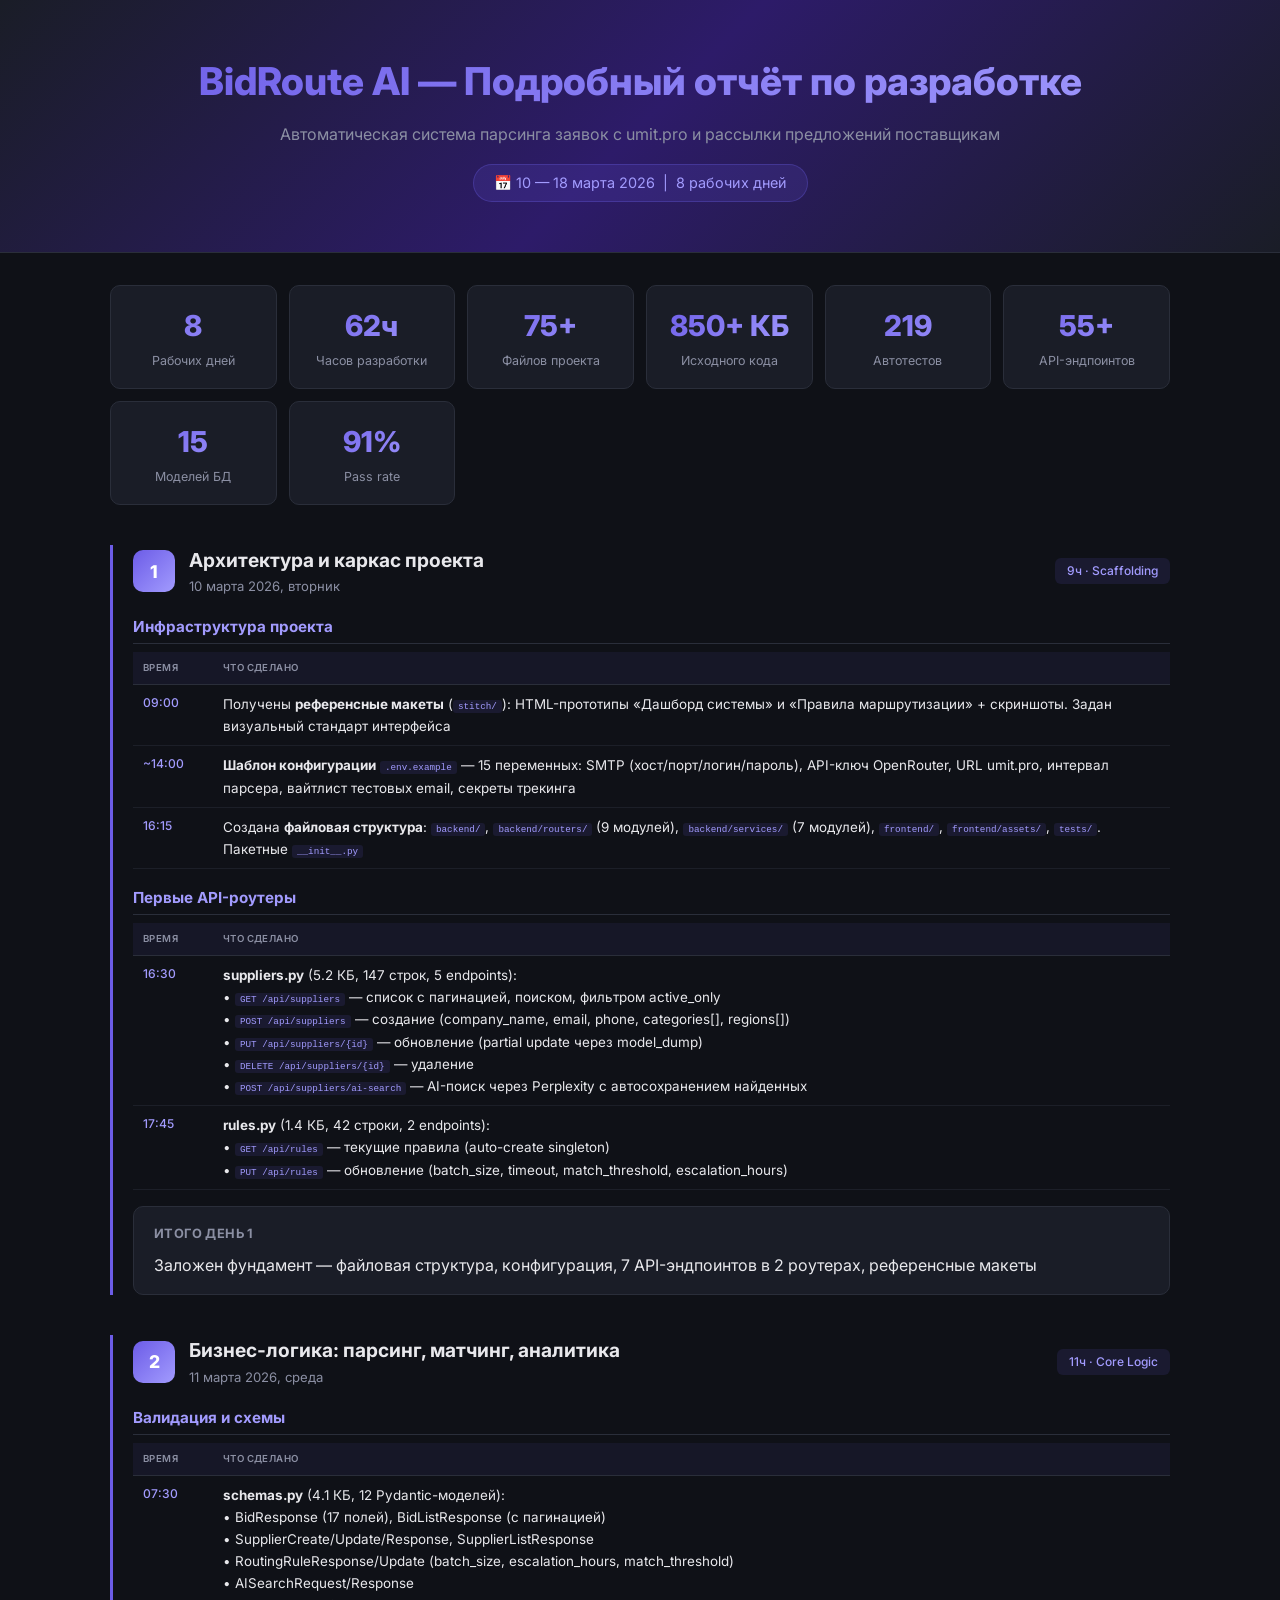
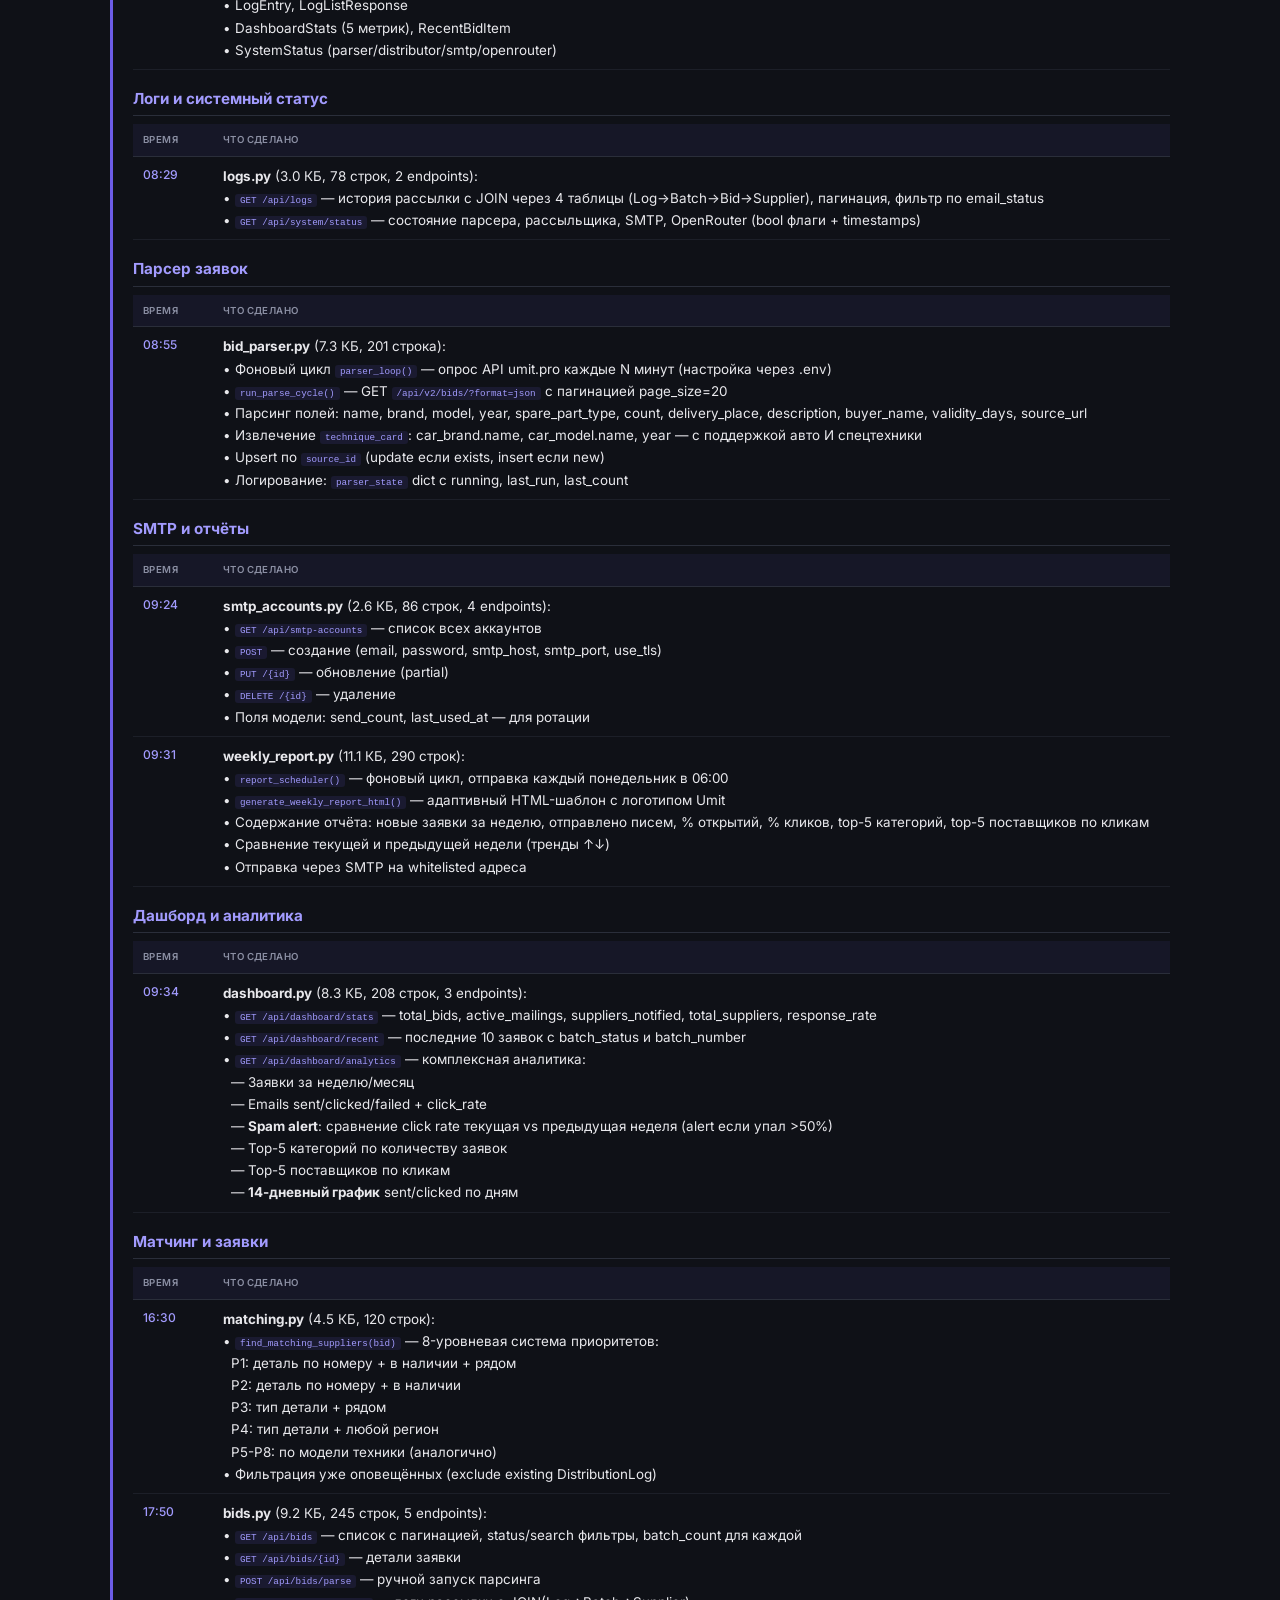
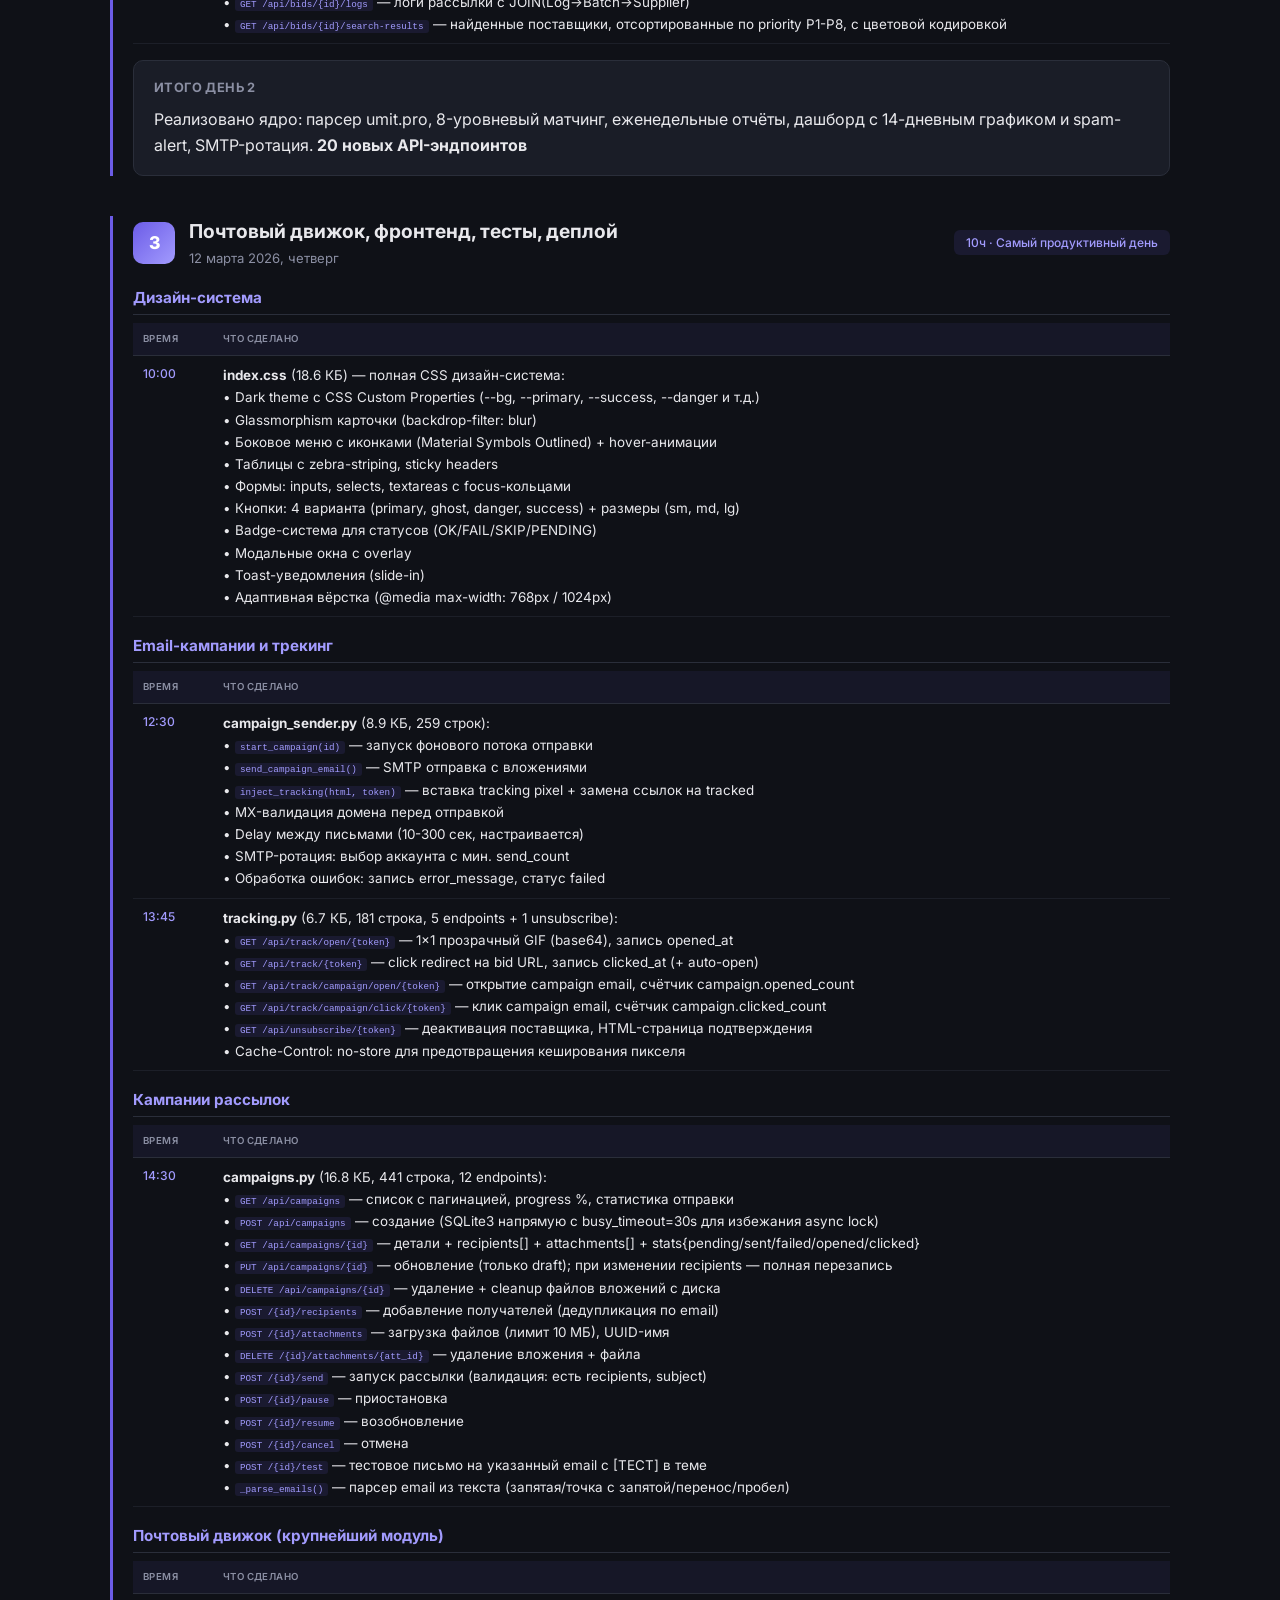
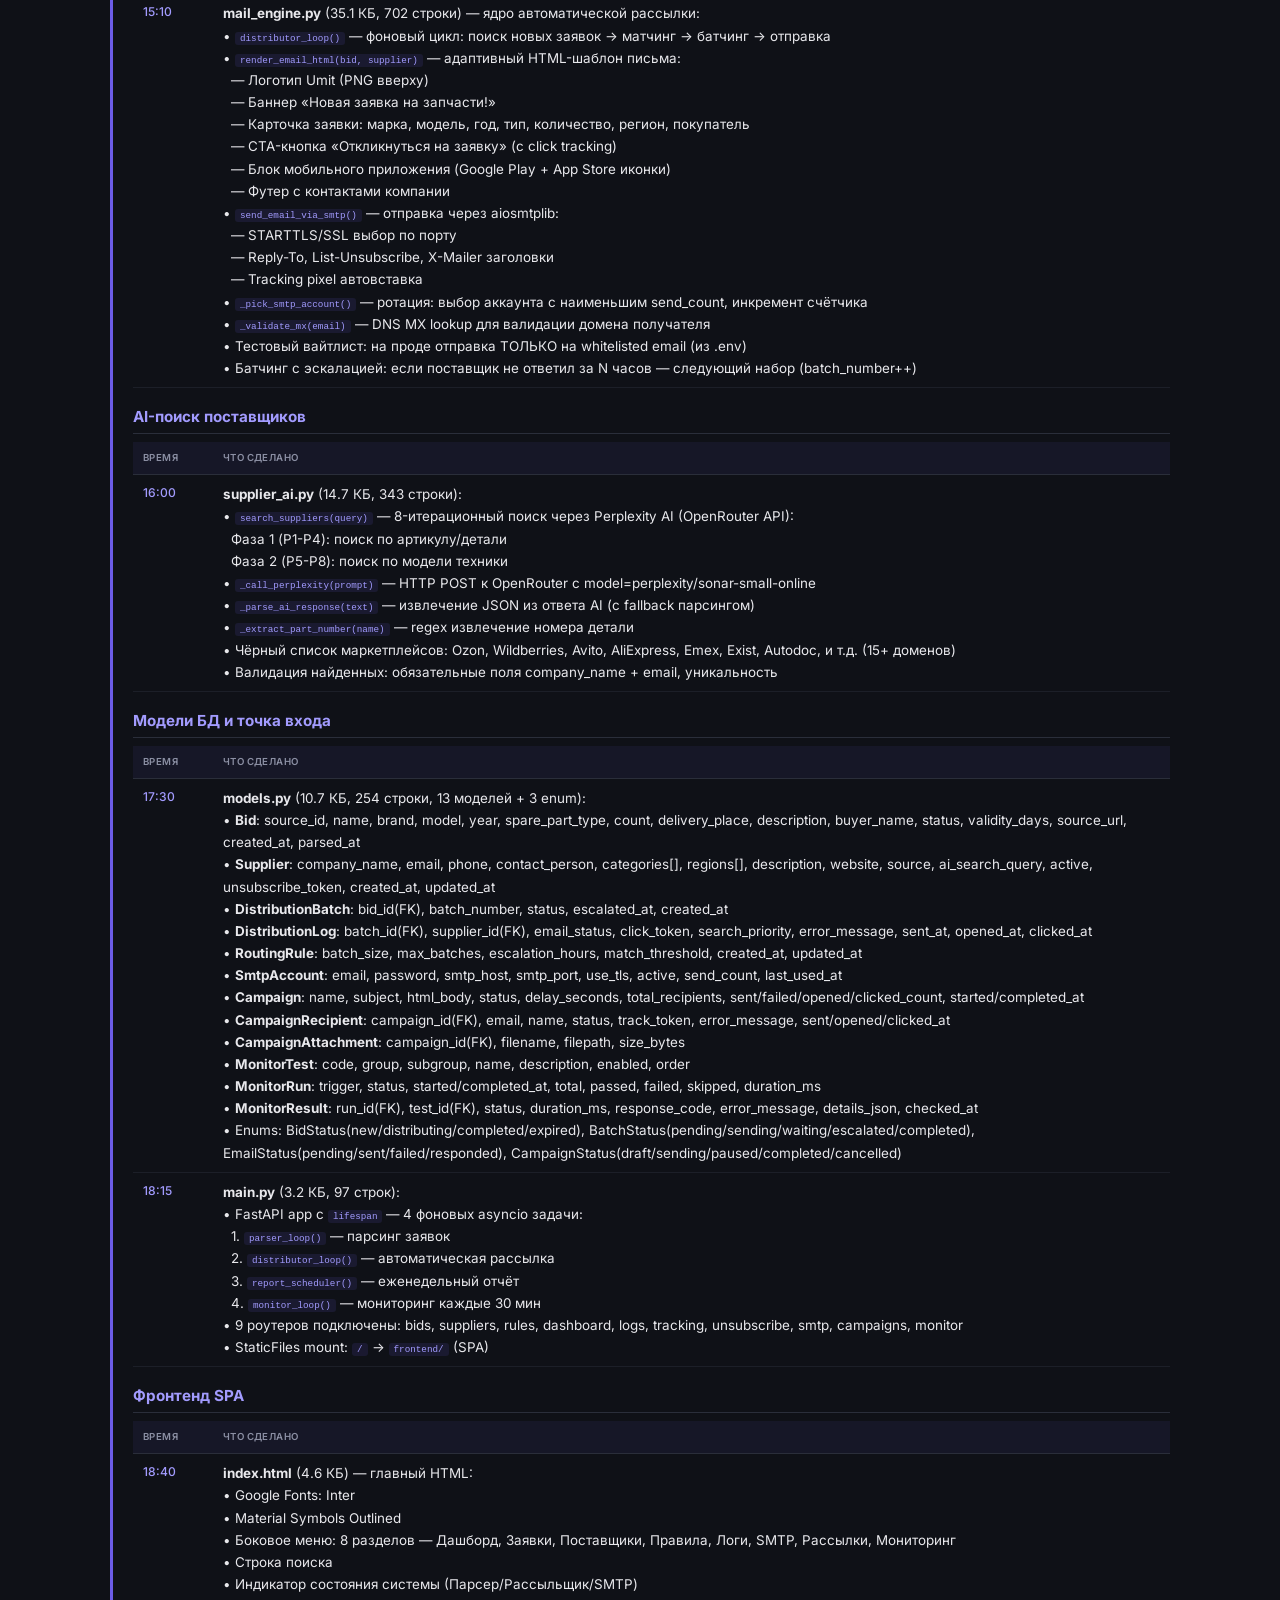
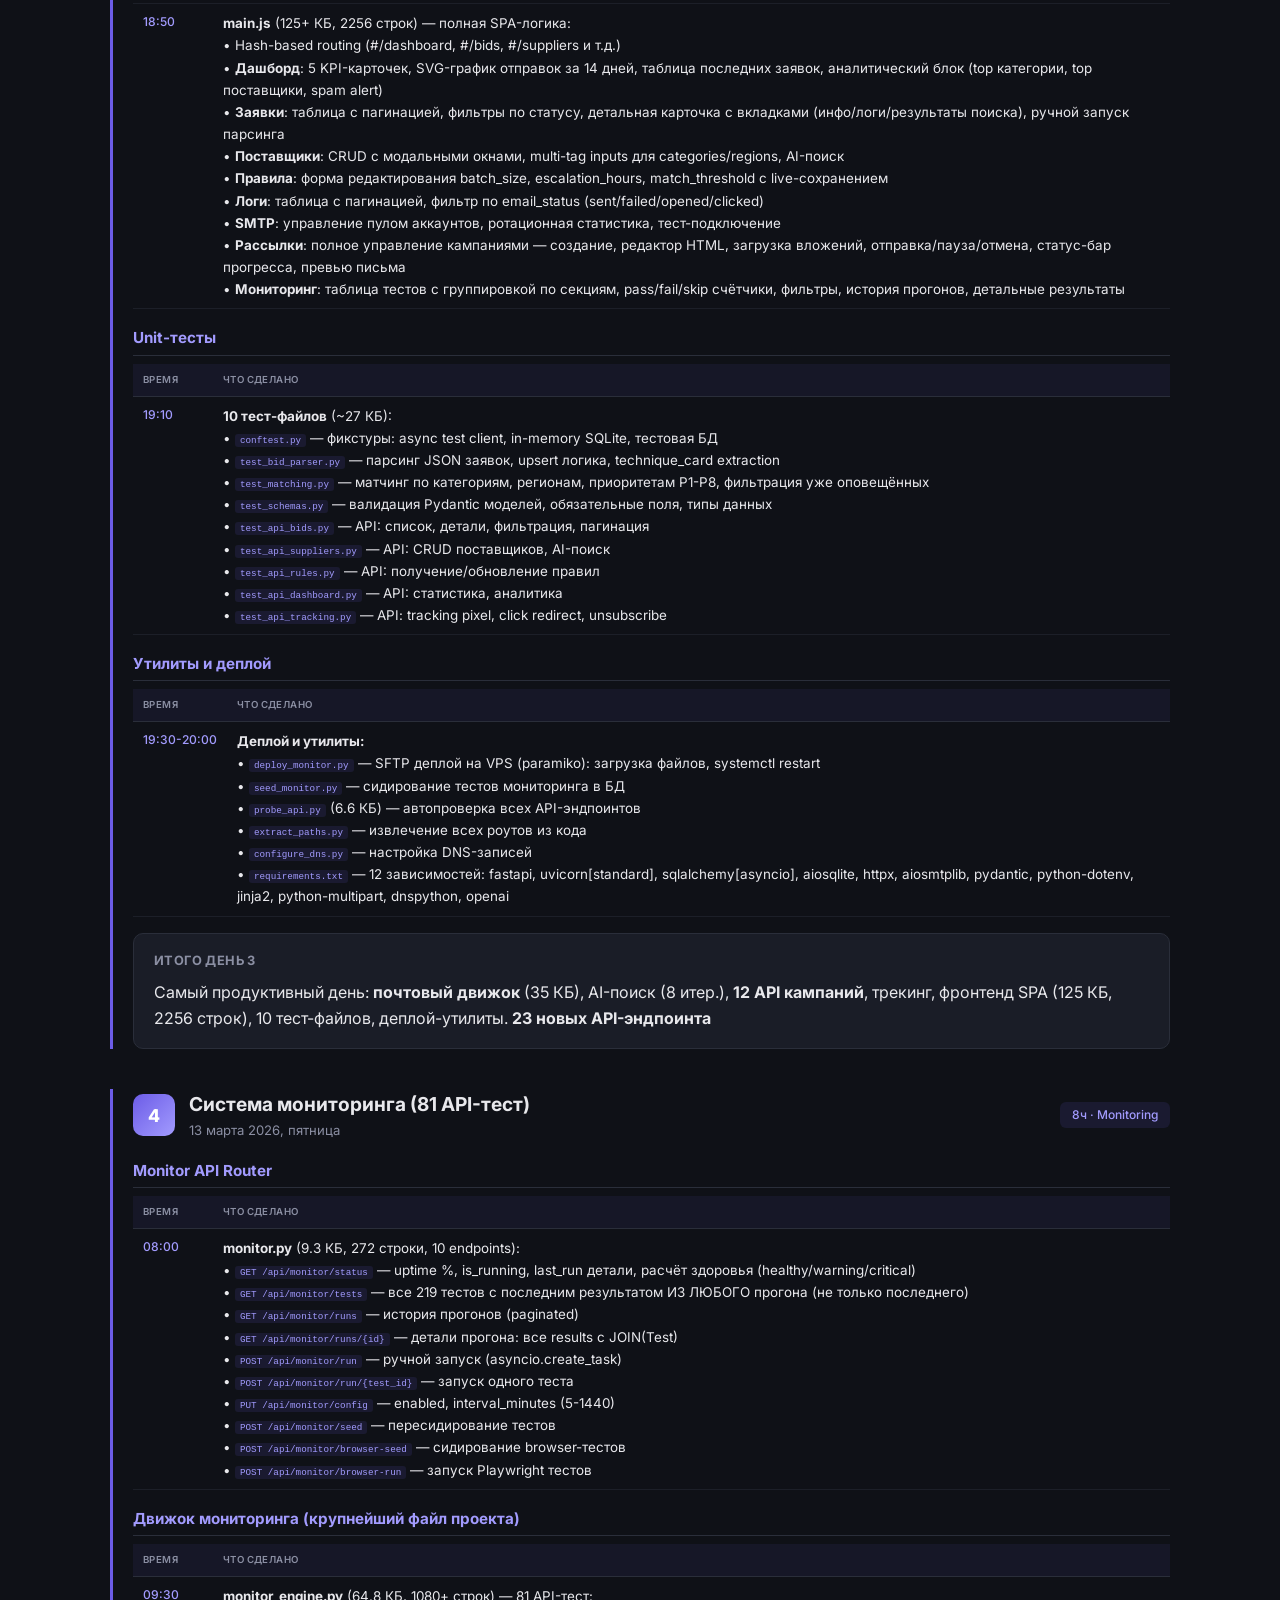
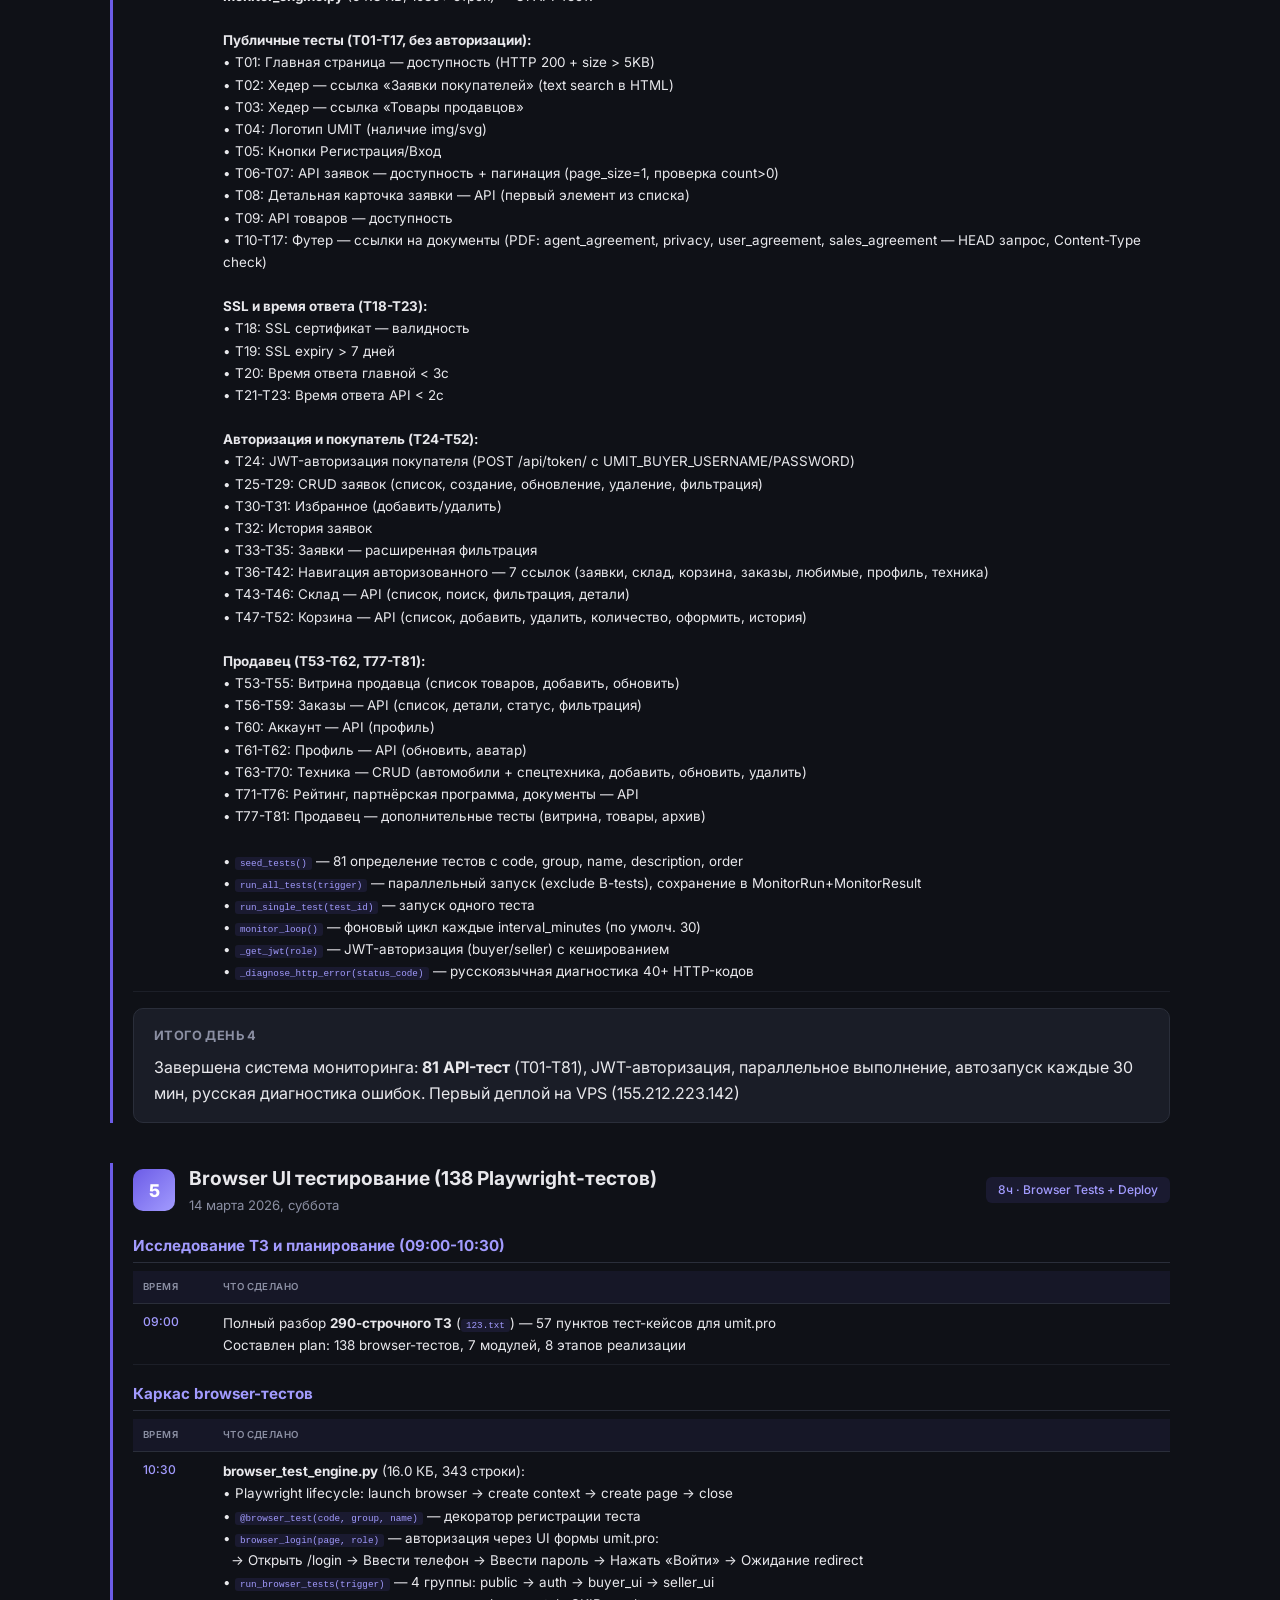
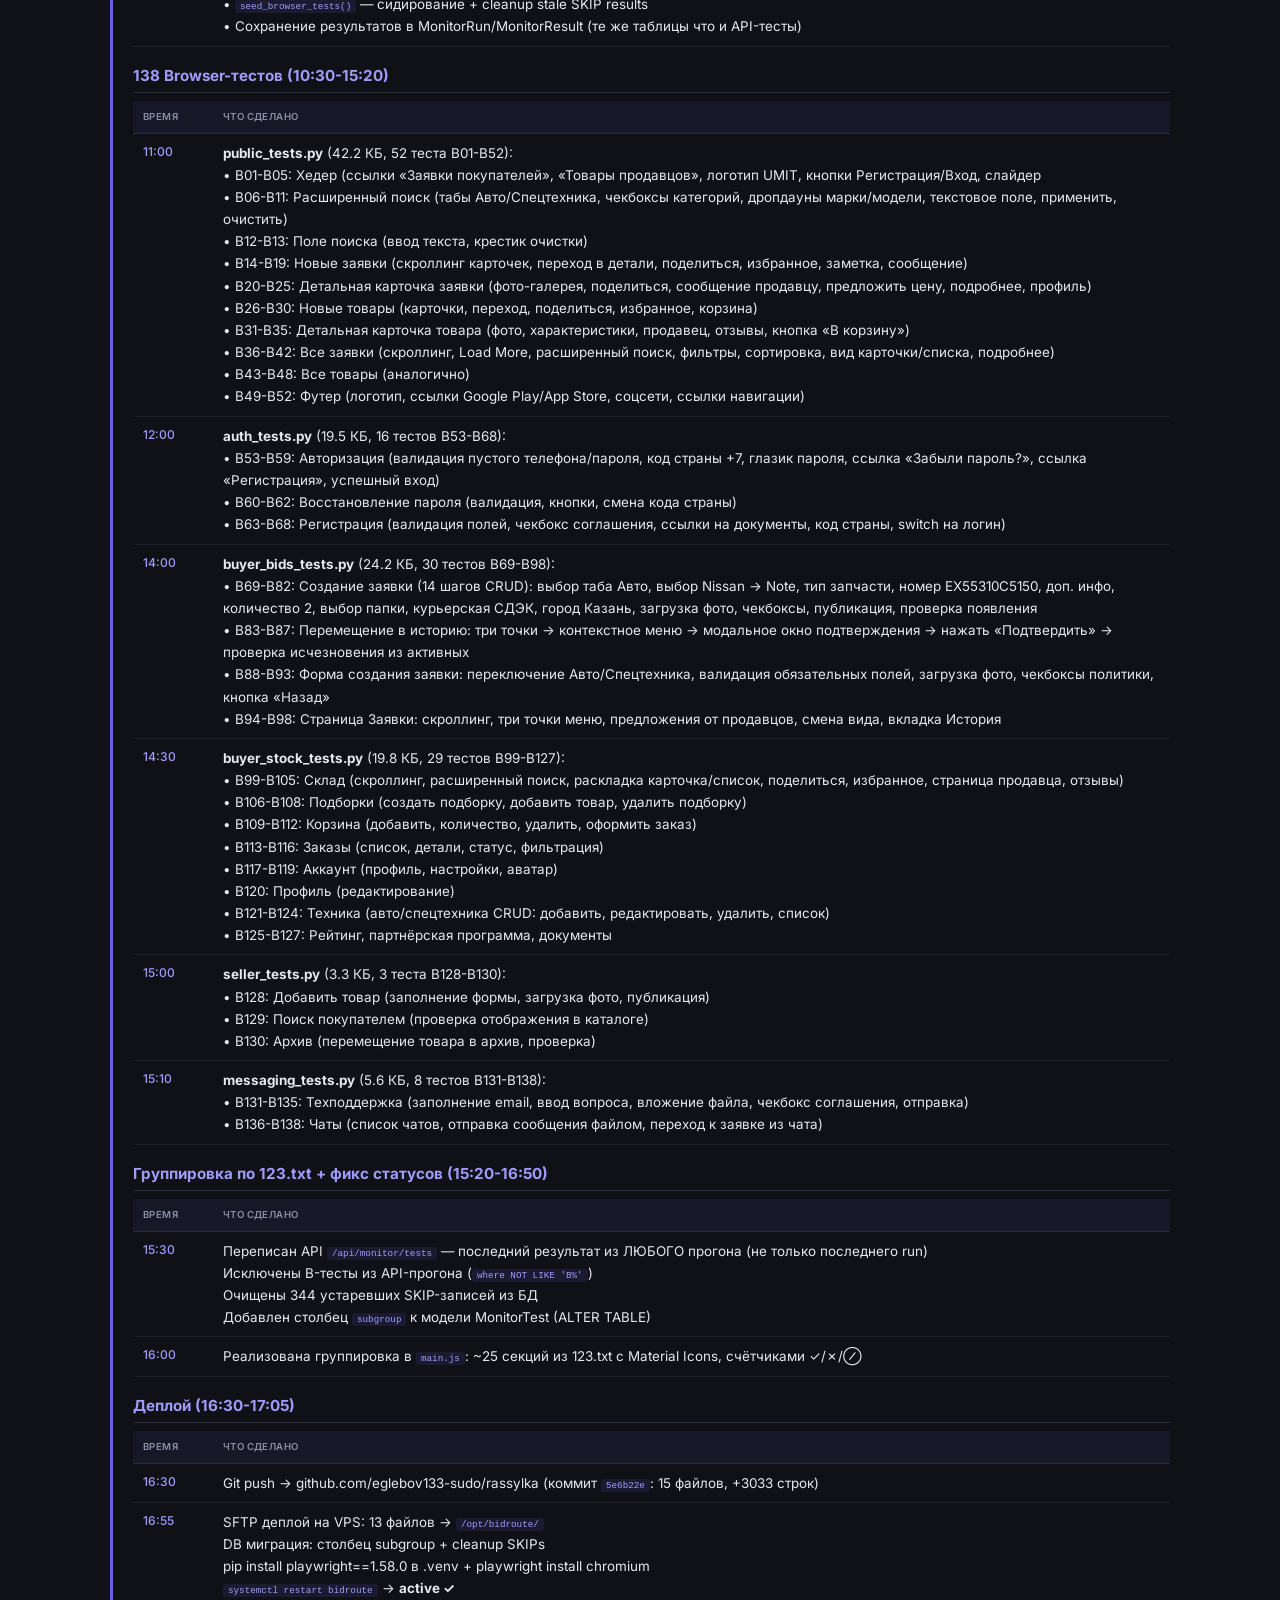
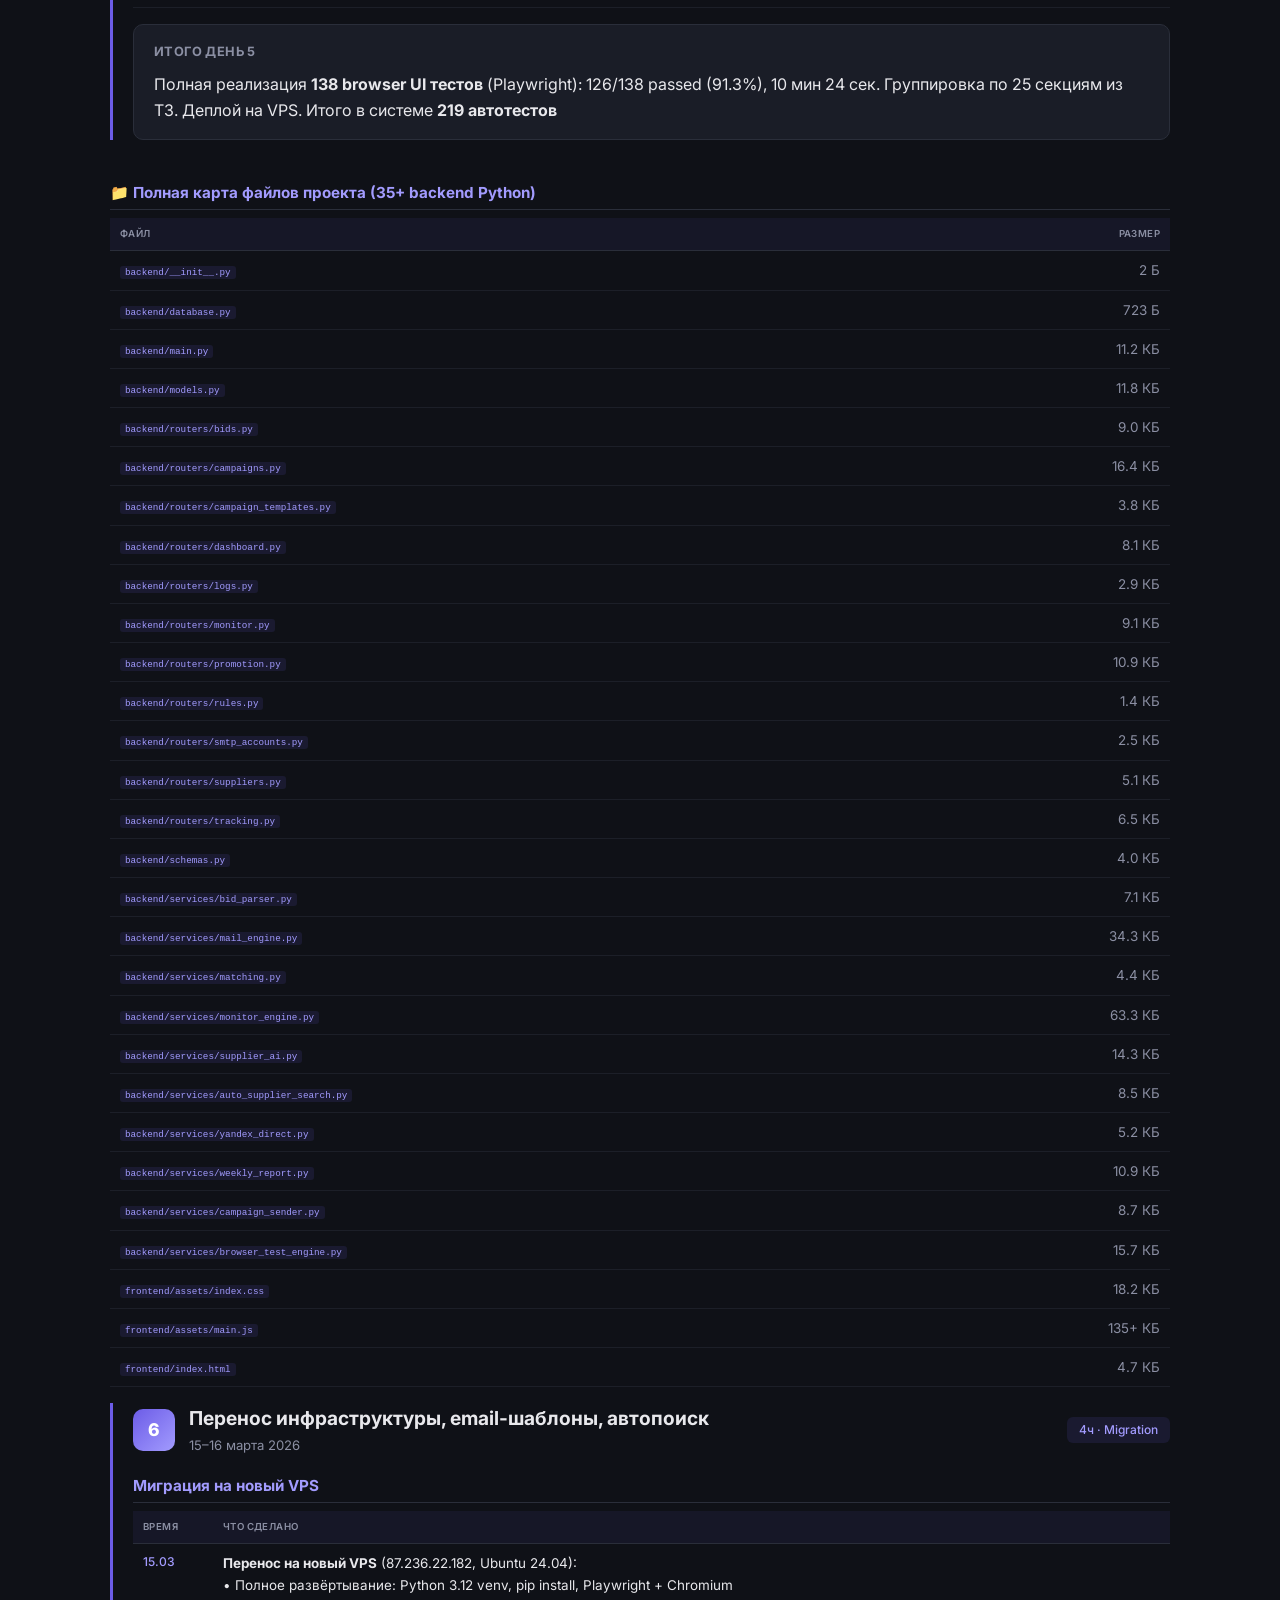
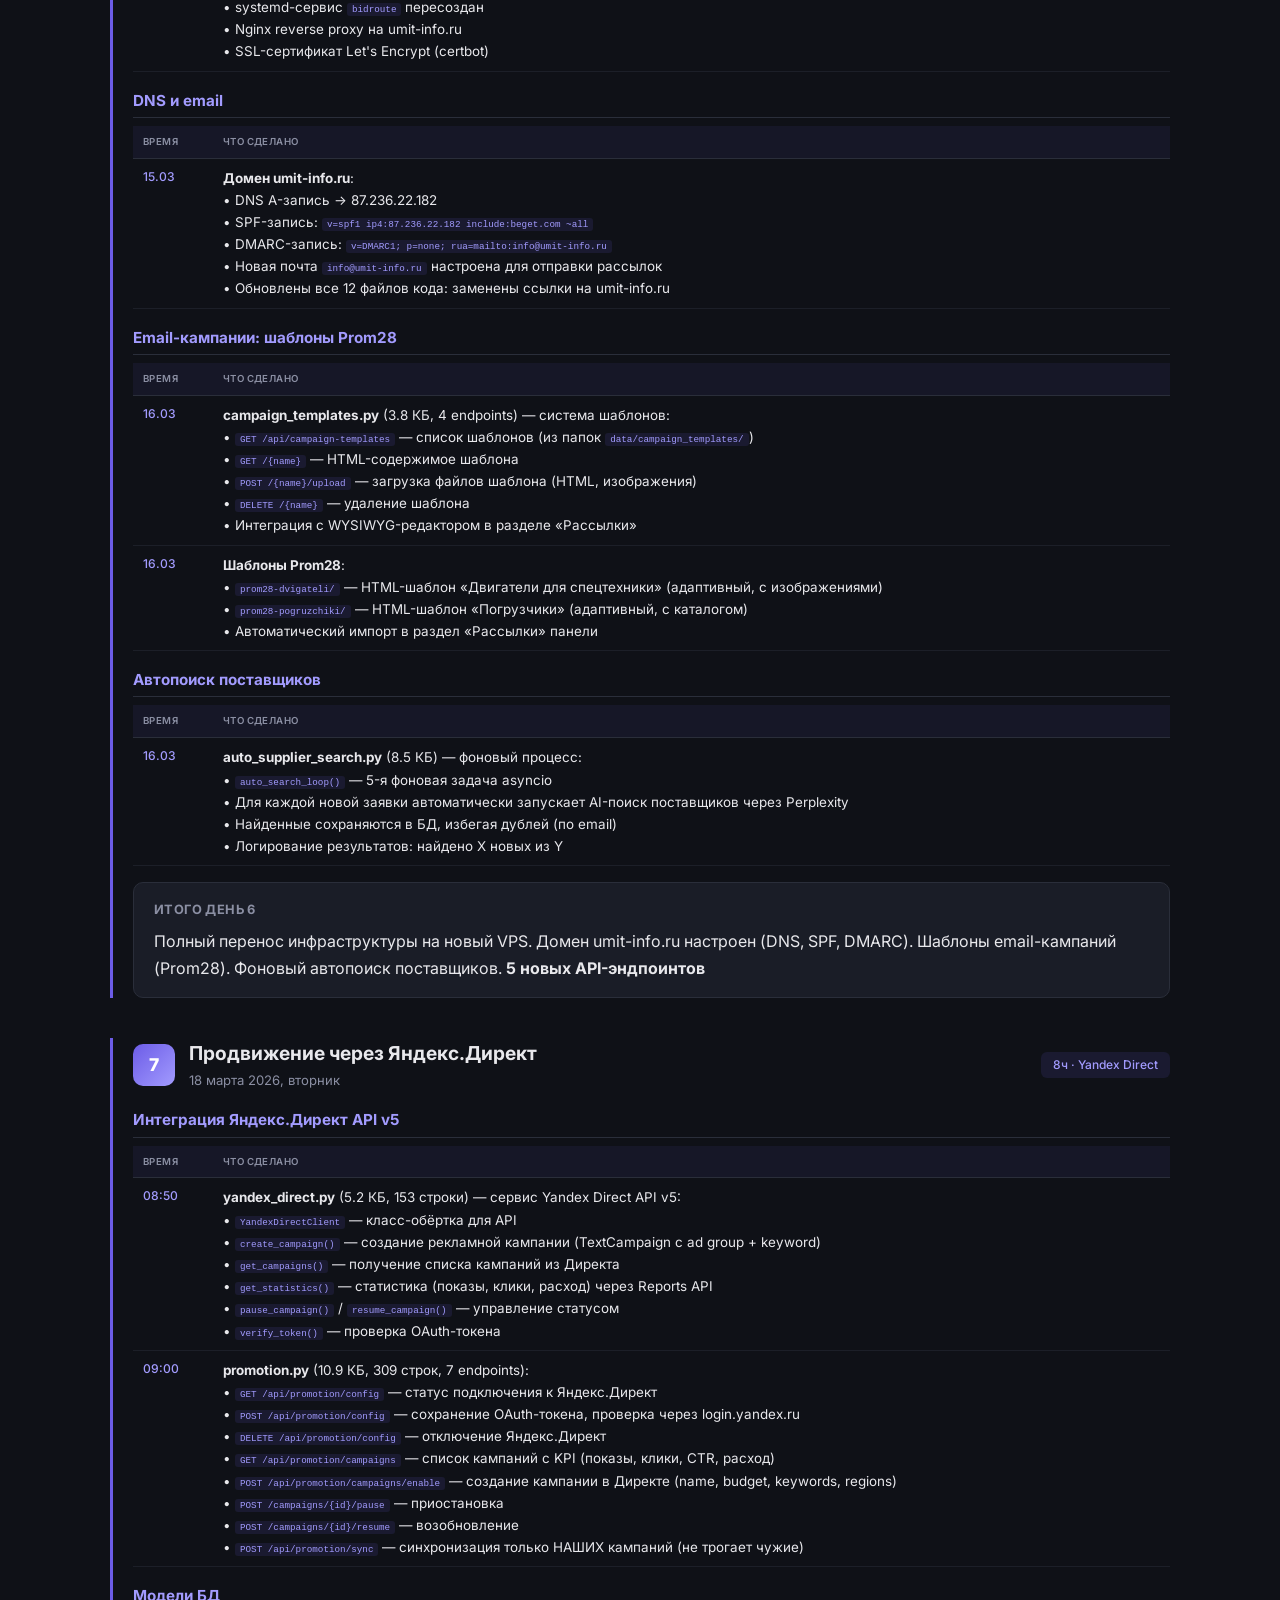
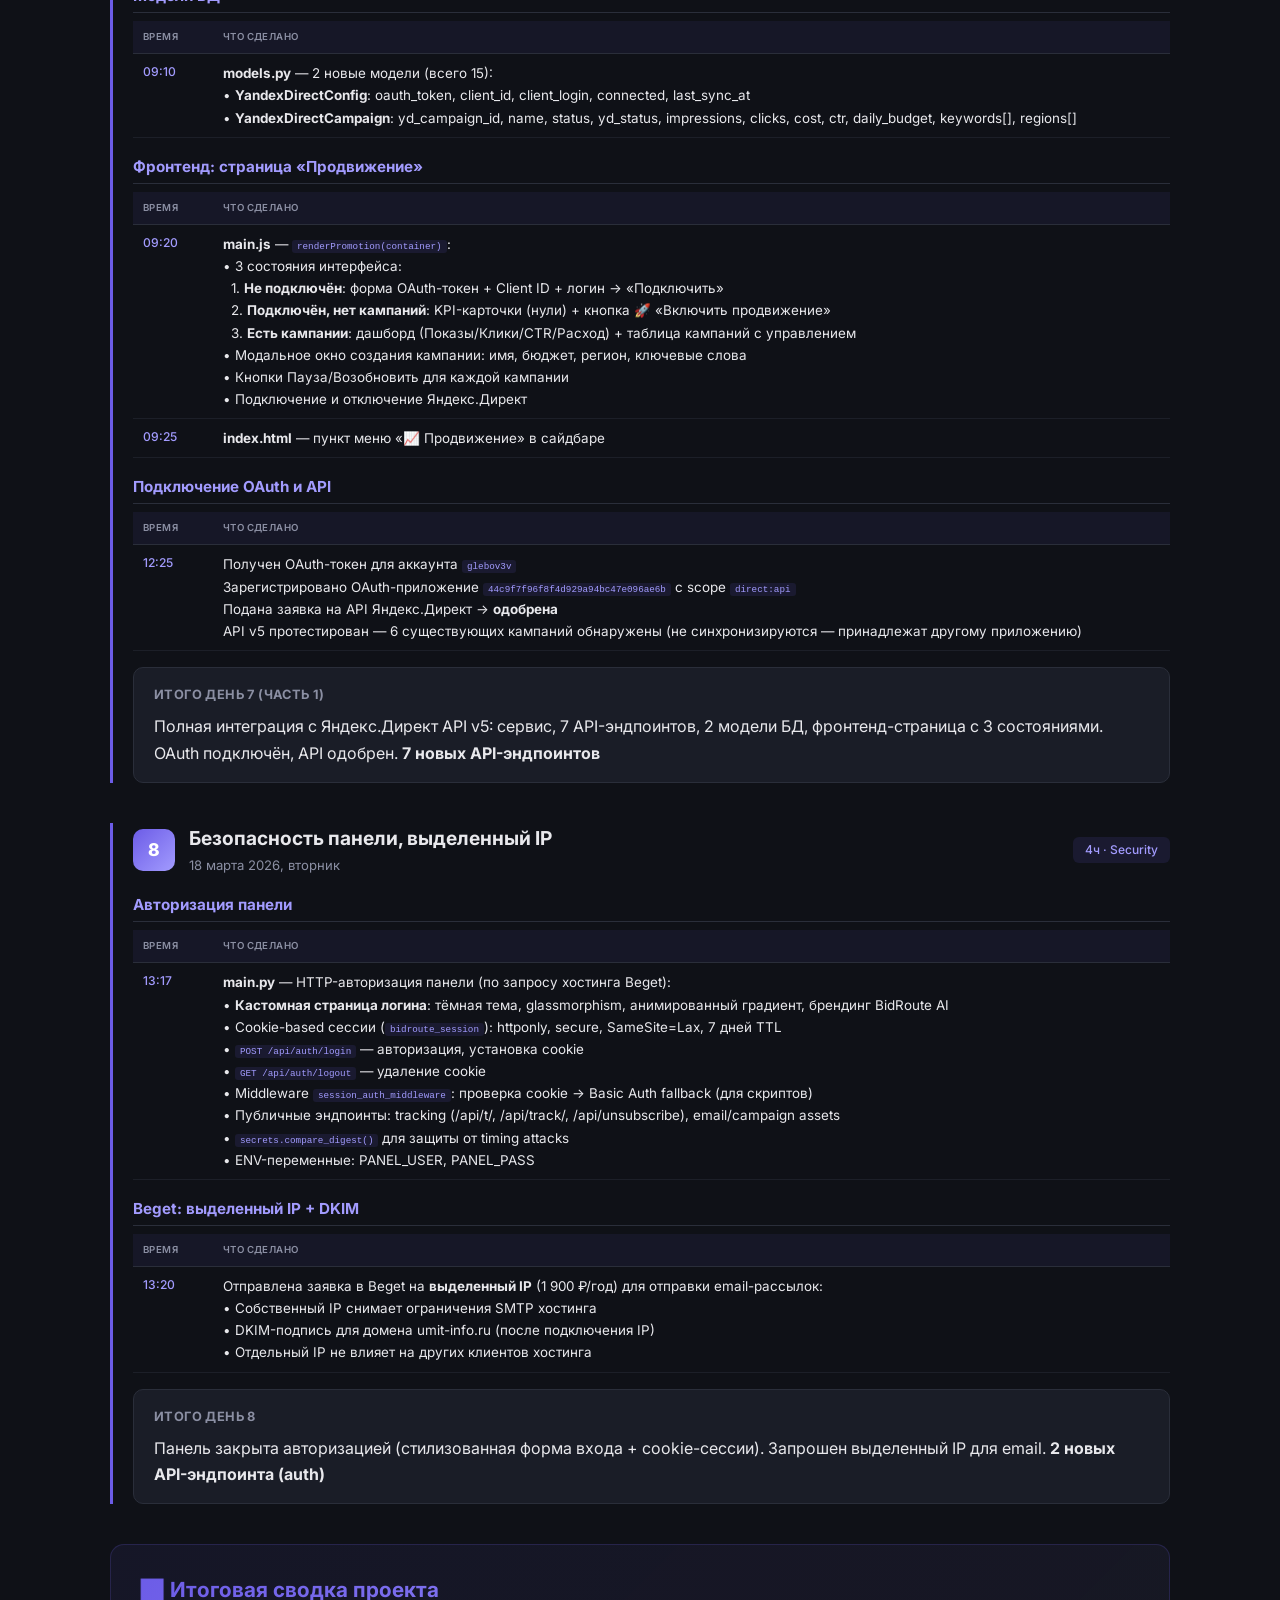
==== rassylka/report.html @ 6b8648e3 "feat: add auto supplier search, Yandex Direct, Prom28 templates, promotion module, campaign improvem" ====
<!DOCTYPE html>
<html lang="ru"><head>
<meta charset="UTF-8"><meta name="viewport" content="width=device-width,initial-scale=1">
<title>BidRoute AI — Подробный отчёт по разработке</title>
<link href="https://fonts.googleapis.com/css2?family=Inter:wght@300;400;500;600;700;800&display=swap" rel="stylesheet">
<style>
:root{--bg:#0f1117;--card:#1a1d27;--border:#2a2e3a;--pri:#6c5ce7;--pri2:#a29bfe;--ok:#00b894;--warn:#fdcb6e;--err:#e17055;--info:#74b9ff;--txt:#e8e8ec;--muted:#8b8fa3;--grad:linear-gradient(135deg,#6c5ce7,#a29bfe)}
*{margin:0;padding:0;box-sizing:border-box}
body{font-family:'Inter',system-ui,sans-serif;background:var(--bg);color:var(--txt);line-height:1.65}
.hero{background:linear-gradient(135deg,#1a1d27,#2d1b69,#1a1d27);padding:50px 40px;text-align:center;border-bottom:1px solid var(--border)}
.hero h1{font-size:2.4em;font-weight:800;background:var(--grad);-webkit-background-clip:text;-webkit-text-fill-color:transparent}
.hero .sub{color:var(--muted);margin:8px 0 16px}
.hero .period{display:inline-block;padding:6px 20px;background:rgba(108,92,231,.15);border:1px solid rgba(108,92,231,.3);border-radius:20px;color:var(--pri2);font-size:.9em}
.c{max-width:1100px;margin:0 auto;padding:32px 20px}
.sg{display:grid;grid-template-columns:repeat(auto-fit,minmax(150px,1fr));gap:12px;margin-bottom:40px}
.sc{background:var(--card);border:1px solid var(--border);border-radius:10px;padding:16px;text-align:center}
.sc:hover{box-shadow:0 6px 20px rgba(108,92,231,.12)}
.sc .n{font-size:1.8em;font-weight:800;background:var(--grad);-webkit-background-clip:text;-webkit-text-fill-color:transparent}
.sc .l{font-size:.78em;color:var(--muted);margin-top:2px}
.day{margin-bottom:40px;border-left:3px solid var(--pri);padding-left:20px}
.dh{display:flex;align-items:center;gap:14px;margin-bottom:12px;flex-wrap:wrap}
.dn{width:42px;height:42px;border-radius:10px;background:var(--grad);display:flex;align-items:center;justify-content:center;font-weight:800;font-size:1.1em;color:#fff;flex-shrink:0}
.dt{font-size:1.2em;font-weight:700}
.dd{font-size:.82em;color:var(--muted)}
.df{margin-left:auto;padding:3px 12px;background:rgba(108,92,231,.12);color:var(--pri2);border-radius:6px;font-size:.75em;font-weight:500}
h3{color:var(--pri2);font-size:.95em;margin:16px 0 8px;border-bottom:1px solid var(--border);padding-bottom:4px}
table{width:100%;border-collapse:collapse;font-size:.84em;margin:8px 0 16px}
th{background:rgba(108,92,231,.08);color:var(--muted);font-weight:600;text-transform:uppercase;font-size:.72em;letter-spacing:.4px;padding:8px 10px;text-align:left;border-bottom:1px solid var(--border)}
td{padding:8px 10px;border-bottom:1px solid rgba(42,46,58,.5);vertical-align:top}
tr:hover td{background:rgba(108,92,231,.03)}
.t{color:var(--pri2);font-weight:500;white-space:nowrap;font-size:.9em}
code{background:rgba(108,92,231,.12);padding:1px 5px;border-radius:3px;font-size:.85em;color:var(--pri2)}
.rb{background:var(--card);border:1px solid var(--border);border-radius:10px;padding:16px 20px;margin:12px 0}
.rb h4{font-size:.8em;color:var(--muted);text-transform:uppercase;letter-spacing:.4px;margin-bottom:8px}
.big{font-size:1.8em;font-weight:800;color:var(--ok)}
.big.w{color:var(--warn)}
.tg{display:inline-block;padding:3px 10px;background:rgba(108,92,231,.1);border:1px solid rgba(108,92,231,.2);border-radius:5px;font-size:.72em;color:var(--pri2);margin:2px}
.fs{background:linear-gradient(135deg,rgba(108,92,231,.08),rgba(162,155,254,.05));border:1px solid rgba(108,92,231,.2);border-radius:14px;padding:28px;margin-top:36px}
.fs h2{font-size:1.3em;margin-bottom:16px;background:var(--grad);-webkit-background-clip:text;-webkit-text-fill-color:transparent}
.stg{display:grid;grid-template-columns:1fr 1fr;gap:8px}
.sr{display:flex;justify-content:space-between;padding:6px 0;border-bottom:1px solid rgba(42,46,58,.5);font-size:.84em}
.sr .k{color:var(--muted)}.sr .v{font-weight:600}
.footer{text-align:center;padding:32px;color:var(--muted);font-size:.78em;border-top:1px solid var(--border);margin-top:32px}
@media(max-width:768px){.hero{padding:30px 16px}.hero h1{font-size:1.6em}.c{padding:16px 12px}.sg{grid-template-columns:repeat(3,1fr)}.stg{grid-template-columns:1fr}.df{display:none}}
</style>
</head><body>
<div class="hero">
<h1>BidRoute AI — Подробный отчёт по разработке</h1>
<div class="sub">Автоматическая система парсинга заявок с umit.pro и рассылки предложений поставщикам</div>
<div class="period">📅 10 — 18 марта 2026 &nbsp;|&nbsp; 8 рабочих дней</div>
</div>
<div class="c">
<div class="sg">
<div class="sc"><div class="n">8</div><div class="l">Рабочих дней</div></div>
<div class="sc"><div class="n">62ч</div><div class="l">Часов разработки</div></div>
<div class="sc"><div class="n">75+</div><div class="l">Файлов проекта</div></div>
<div class="sc"><div class="n">850+ КБ</div><div class="l">Исходного кода</div></div>
<div class="sc"><div class="n">219</div><div class="l">Автотестов</div></div>
<div class="sc"><div class="n">55+</div><div class="l">API-эндпоинтов</div></div>
<div class="sc"><div class="n">15</div><div class="l">Моделей БД</div></div>
<div class="sc"><div class="n">91%</div><div class="l">Pass rate</div></div>
</div>
<div class="day"><div class="dh">
<div class="dn">1</div>
<div><div class="dt">Архитектура и каркас проекта</div><div class="dd">10 марта 2026, вторник</div></div>
<div class="df">9ч · Scaffolding</div></div>
<h3>Инфраструктура проекта</h3><table><thead><tr><th style="width:80px">Время</th><th>Что сделано</th></tr></thead><tbody><tr><td class="t">09:00</td><td>Получены <strong>референсные макеты</strong> (<code>stitch/</code>): HTML-прототипы «Дашборд системы» и «Правила маршрутизации» + скриншоты. Задан визуальный стандарт интерфейса</td></tr><tr><td class="t">~14:00</td><td><strong>Шаблон конфигурации</strong> <code>.env.example</code> — 15 переменных: SMTP (хост/порт/логин/пароль), API-ключ OpenRouter, URL umit.pro, интервал парсера, вайтлист тестовых email, секреты трекинга</td></tr><tr><td class="t">16:15</td><td>Создана <strong>файловая структура</strong>: <code>backend/</code>, <code>backend/routers/</code> (9 модулей), <code>backend/services/</code> (7 модулей), <code>frontend/</code>, <code>frontend/assets/</code>, <code>tests/</code>. Пакетные <code>__init__.py</code></td></tr></tbody></table><h3>Первые API-роутеры</h3><table><thead><tr><th style="width:80px">Время</th><th>Что сделано</th></tr></thead><tbody><tr><td class="t">16:30</td><td><strong>suppliers.py</strong> (5.2 КБ, 147 строк, 5 endpoints):<br>• <code>GET /api/suppliers</code> — список с пагинацией, поиском, фильтром active_only<br>• <code>POST /api/suppliers</code> — создание (company_name, email, phone, categories[], regions[])<br>• <code>PUT /api/suppliers/{id}</code> — обновление (partial update через model_dump)<br>• <code>DELETE /api/suppliers/{id}</code> — удаление<br>• <code>POST /api/suppliers/ai-search</code> — AI-поиск через Perplexity с автосохранением найденных</td></tr><tr><td class="t">17:45</td><td><strong>rules.py</strong> (1.4 КБ, 42 строки, 2 endpoints):<br>• <code>GET /api/rules</code> — текущие правила (auto-create singleton)<br>• <code>PUT /api/rules</code> — обновление (batch_size, timeout, match_threshold, escalation_hours)</td></tr></tbody></table><div class="rb"><h4>Итого День 1</h4>Заложен фундамент — файловая структура, конфигурация, 7 API-эндпоинтов в 2 роутерах, референсные макеты</div></div><div class="day"><div class="dh">
<div class="dn">2</div>
<div><div class="dt">Бизнес-логика: парсинг, матчинг, аналитика</div><div class="dd">11 марта 2026, среда</div></div>
<div class="df">11ч · Core Logic</div></div>
<h3>Валидация и схемы</h3><table><thead><tr><th style="width:80px">Время</th><th>Что сделано</th></tr></thead><tbody><tr><td class="t">07:30</td><td><strong>schemas.py</strong> (4.1 КБ, 12 Pydantic-моделей):<br>• BidResponse (17 полей), BidListResponse (с пагинацией)<br>• SupplierCreate/Update/Response, SupplierListResponse<br>• RoutingRuleResponse/Update (batch_size, escalation_hours, match_threshold)<br>• AISearchRequest/Response<br>• LogEntry, LogListResponse<br>• DashboardStats (5 метрик), RecentBidItem<br>• SystemStatus (parser/distributor/smtp/openrouter)</td></tr></tbody></table><h3>Логи и системный статус</h3><table><thead><tr><th style="width:80px">Время</th><th>Что сделано</th></tr></thead><tbody><tr><td class="t">08:29</td><td><strong>logs.py</strong> (3.0 КБ, 78 строк, 2 endpoints):<br>• <code>GET /api/logs</code> — история рассылки с JOIN через 4 таблицы (Log→Batch→Bid→Supplier), пагинация, фильтр по email_status<br>• <code>GET /api/system/status</code> — состояние парсера, рассыльщика, SMTP, OpenRouter (bool флаги + timestamps)</td></tr></tbody></table><h3>Парсер заявок</h3><table><thead><tr><th style="width:80px">Время</th><th>Что сделано</th></tr></thead><tbody><tr><td class="t">08:55</td><td><strong>bid_parser.py</strong> (7.3 КБ, 201 строка):<br>• Фоновый цикл <code>parser_loop()</code> — опрос API umit.pro каждые N минут (настройка через .env)<br>• <code>run_parse_cycle()</code> — GET <code>/api/v2/bids/?format=json</code> с пагинацией page_size=20<br>• Парсинг полей: name, brand, model, year, spare_part_type, count, delivery_place, description, buyer_name, validity_days, source_url<br>• Извлечение <code>technique_card</code>: car_brand.name, car_model.name, year — с поддержкой авто И спецтехники<br>• Upsert по <code>source_id</code> (update если exists, insert если new)<br>• Логирование: <code>parser_state</code> dict с running, last_run, last_count</td></tr></tbody></table><h3>SMTP и отчёты</h3><table><thead><tr><th style="width:80px">Время</th><th>Что сделано</th></tr></thead><tbody><tr><td class="t">09:24</td><td><strong>smtp_accounts.py</strong> (2.6 КБ, 86 строк, 4 endpoints):<br>• <code>GET /api/smtp-accounts</code> — список всех аккаунтов<br>• <code>POST</code> — создание (email, password, smtp_host, smtp_port, use_tls)<br>• <code>PUT /{id}</code> — обновление (partial)<br>• <code>DELETE /{id}</code> — удаление<br>• Поля модели: send_count, last_used_at — для ротации</td></tr><tr><td class="t">09:31</td><td><strong>weekly_report.py</strong> (11.1 КБ, 290 строк):<br>• <code>report_scheduler()</code> — фоновый цикл, отправка каждый понедельник в 06:00<br>• <code>generate_weekly_report_html()</code> — адаптивный HTML-шаблон с логотипом Umit<br>• Содержание отчёта: новые заявки за неделю, отправлено писем, % открытий, % кликов, top-5 категорий, top-5 поставщиков по кликам<br>• Сравнение текущей и предыдущей недели (тренды ↑↓)<br>• Отправка через SMTP на whitelisted адреса</td></tr></tbody></table><h3>Дашборд и аналитика</h3><table><thead><tr><th style="width:80px">Время</th><th>Что сделано</th></tr></thead><tbody><tr><td class="t">09:34</td><td><strong>dashboard.py</strong> (8.3 КБ, 208 строк, 3 endpoints):<br>• <code>GET /api/dashboard/stats</code> — total_bids, active_mailings, suppliers_notified, total_suppliers, response_rate<br>• <code>GET /api/dashboard/recent</code> — последние 10 заявок с batch_status и batch_number<br>• <code>GET /api/dashboard/analytics</code> — комплексная аналитика:<br>&nbsp;&nbsp;— Заявки за неделю/месяц<br>&nbsp;&nbsp;— Emails sent/clicked/failed + click_rate<br>&nbsp;&nbsp;— <strong>Spam alert</strong>: сравнение click rate текущая vs предыдущая неделя (alert если упал >50%)<br>&nbsp;&nbsp;— Top-5 категорий по количеству заявок<br>&nbsp;&nbsp;— Top-5 поставщиков по кликам<br>&nbsp;&nbsp;— <strong>14-дневный график</strong> sent/clicked по дням</td></tr></tbody></table><h3>Матчинг и заявки</h3><table><thead><tr><th style="width:80px">Время</th><th>Что сделано</th></tr></thead><tbody><tr><td class="t">16:30</td><td><strong>matching.py</strong> (4.5 КБ, 120 строк):<br>• <code>find_matching_suppliers(bid)</code> — 8-уровневая система приоритетов:<br>&nbsp;&nbsp;P1: деталь по номеру + в наличии + рядом<br>&nbsp;&nbsp;P2: деталь по номеру + в наличии<br>&nbsp;&nbsp;P3: тип детали + рядом<br>&nbsp;&nbsp;P4: тип детали + любой регион<br>&nbsp;&nbsp;P5-P8: по модели техники (аналогично)<br>• Фильтрация уже оповещённых (exclude existing DistributionLog)</td></tr><tr><td class="t">17:50</td><td><strong>bids.py</strong> (9.2 КБ, 245 строк, 5 endpoints):<br>• <code>GET /api/bids</code> — список с пагинацией, status/search фильтры, batch_count для каждой<br>• <code>GET /api/bids/{id}</code> — детали заявки<br>• <code>POST /api/bids/parse</code> — ручной запуск парсинга<br>• <code>GET /api/bids/{id}/logs</code> — логи рассылки с JOIN(Log→Batch→Supplier)<br>• <code>GET /api/bids/{id}/search-results</code> — найденные поставщики, отсортированные по priority P1-P8, с цветовой кодировкой</td></tr></tbody></table><div class="rb"><h4>Итого День 2</h4>Реализовано ядро: парсер umit.pro, 8-уровневый матчинг, еженедельные отчёты, дашборд с 14-дневным графиком и spam-alert, SMTP-ротация. <strong>20 новых API-эндпоинтов</strong></div></div><div class="day"><div class="dh">
<div class="dn">3</div>
<div><div class="dt">Почтовый движок, фронтенд, тесты, деплой</div><div class="dd">12 марта 2026, четверг</div></div>
<div class="df">10ч · Самый продуктивный день</div></div>
<h3>Дизайн-система</h3><table><thead><tr><th style="width:80px">Время</th><th>Что сделано</th></tr></thead><tbody><tr><td class="t">10:00</td><td><strong>index.css</strong> (18.6 КБ) — полная CSS дизайн-система:<br>• Dark theme с CSS Custom Properties (--bg, --primary, --success, --danger и т.д.)<br>• Glassmorphism карточки (backdrop-filter: blur)<br>• Боковое меню с иконками (Material Symbols Outlined) + hover-анимации<br>• Таблицы с zebra-striping, sticky headers<br>• Формы: inputs, selects, textareas с focus-кольцами<br>• Кнопки: 4 варианта (primary, ghost, danger, success) + размеры (sm, md, lg)<br>• Badge-система для статусов (OK/FAIL/SKIP/PENDING)<br>• Модальные окна с overlay<br>• Toast-уведомления (slide-in)<br>• Адаптивная вёрстка (@media max-width: 768px / 1024px)</td></tr></tbody></table><h3>Email-кампании и трекинг</h3><table><thead><tr><th style="width:80px">Время</th><th>Что сделано</th></tr></thead><tbody><tr><td class="t">12:30</td><td><strong>campaign_sender.py</strong> (8.9 КБ, 259 строк):<br>• <code>start_campaign(id)</code> — запуск фонового потока отправки<br>• <code>send_campaign_email()</code> — SMTP отправка с вложениями<br>• <code>inject_tracking(html, token)</code> — вставка tracking pixel + замена ссылок на tracked<br>• MX-валидация домена перед отправкой<br>• Delay между письмами (10-300 сек, настраивается)<br>• SMTP-ротация: выбор аккаунта с мин. send_count<br>• Обработка ошибок: запись error_message, статус failed</td></tr><tr><td class="t">13:45</td><td><strong>tracking.py</strong> (6.7 КБ, 181 строка, 5 endpoints + 1 unsubscribe):<br>• <code>GET /api/track/open/{token}</code> — 1×1 прозрачный GIF (base64), запись opened_at<br>• <code>GET /api/track/{token}</code> — click redirect на bid URL, запись clicked_at (+ auto-open)<br>• <code>GET /api/track/campaign/open/{token}</code> — открытие campaign email, счётчик campaign.opened_count<br>• <code>GET /api/track/campaign/click/{token}</code> — клик campaign email, счётчик campaign.clicked_count<br>• <code>GET /api/unsubscribe/{token}</code> — деактивация поставщика, HTML-страница подтверждения<br>• Cache-Control: no-store для предотвращения кеширования пикселя</td></tr></tbody></table><h3>Кампании рассылок</h3><table><thead><tr><th style="width:80px">Время</th><th>Что сделано</th></tr></thead><tbody><tr><td class="t">14:30</td><td><strong>campaigns.py</strong> (16.8 КБ, 441 строка, 12 endpoints):<br>• <code>GET /api/campaigns</code> — список с пагинацией, progress %, статистика отправки<br>• <code>POST /api/campaigns</code> — создание (SQLite3 напрямую с busy_timeout=30s для избежания async lock)<br>• <code>GET /api/campaigns/{id}</code> — детали + recipients[] + attachments[] + stats{pending/sent/failed/opened/clicked}<br>• <code>PUT /api/campaigns/{id}</code> — обновление (только draft); при изменении recipients — полная перезапись<br>• <code>DELETE /api/campaigns/{id}</code> — удаление + cleanup файлов вложений с диска<br>• <code>POST /{id}/recipients</code> — добавление получателей (дедупликация по email)<br>• <code>POST /{id}/attachments</code> — загрузка файлов (лимит 10 МБ), UUID-имя<br>• <code>DELETE /{id}/attachments/{att_id}</code> — удаление вложения + файла<br>• <code>POST /{id}/send</code> — запуск рассылки (валидация: есть recipients, subject)<br>• <code>POST /{id}/pause</code> — приостановка<br>• <code>POST /{id}/resume</code> — возобновление<br>• <code>POST /{id}/cancel</code> — отмена<br>• <code>POST /{id}/test</code> — тестовое письмо на указанный email с [ТЕСТ] в теме<br>• <code>_parse_emails()</code> — парсер email из текста (запятая/точка с запятой/перенос/пробел)</td></tr></tbody></table><h3>Почтовый движок (крупнейший модуль)</h3><table><thead><tr><th style="width:80px">Время</th><th>Что сделано</th></tr></thead><tbody><tr><td class="t">15:10</td><td><strong>mail_engine.py</strong> (35.1 КБ, 702 строки) — ядро автоматической рассылки:<br>• <code>distributor_loop()</code> — фоновый цикл: поиск новых заявок → матчинг → батчинг → отправка<br>• <code>render_email_html(bid, supplier)</code> — адаптивный HTML-шаблон письма:<br>&nbsp;&nbsp;— Логотип Umit (PNG вверху)<br>&nbsp;&nbsp;— Баннер «Новая заявка на запчасти!»<br>&nbsp;&nbsp;— Карточка заявки: марка, модель, год, тип, количество, регион, покупатель<br>&nbsp;&nbsp;— CTA-кнопка «Откликнуться на заявку» (с click tracking)<br>&nbsp;&nbsp;— Блок мобильного приложения (Google Play + App Store иконки)<br>&nbsp;&nbsp;— Футер с контактами компании<br>• <code>send_email_via_smtp()</code> — отправка через aiosmtplib:<br>&nbsp;&nbsp;— STARTTLS/SSL выбор по порту<br>&nbsp;&nbsp;— Reply-To, List-Unsubscribe, X-Mailer заголовки<br>&nbsp;&nbsp;— Tracking pixel автовставка<br>• <code>_pick_smtp_account()</code> — ротация: выбор аккаунта с наименьшим send_count, инкремент счётчика<br>• <code>_validate_mx(email)</code> — DNS MX lookup для валидации домена получателя<br>• Тестовый вайтлист: на проде отправка ТОЛЬКО на whitelisted email (из .env)<br>• Батчинг с эскалацией: если поставщик не ответил за N часов — следующий набор (batch_number++)</td></tr></tbody></table><h3>AI-поиск поставщиков</h3><table><thead><tr><th style="width:80px">Время</th><th>Что сделано</th></tr></thead><tbody><tr><td class="t">16:00</td><td><strong>supplier_ai.py</strong> (14.7 КБ, 343 строки):<br>• <code>search_suppliers(query)</code> — 8-итерационный поиск через Perplexity AI (OpenRouter API):<br>&nbsp;&nbsp;Фаза 1 (P1-P4): поиск по артикулу/детали<br>&nbsp;&nbsp;Фаза 2 (P5-P8): поиск по модели техники<br>• <code>_call_perplexity(prompt)</code> — HTTP POST к OpenRouter с model=perplexity/sonar-small-online<br>• <code>_parse_ai_response(text)</code> — извлечение JSON из ответа AI (с fallback парсингом)<br>• <code>_extract_part_number(name)</code> — regex извлечение номера детали<br>• Чёрный список маркетплейсов: Ozon, Wildberries, Avito, AliExpress, Emex, Exist, Autodoc, и т.д. (15+ доменов)<br>• Валидация найденных: обязательные поля company_name + email, уникальность</td></tr></tbody></table><h3>Модели БД и точка входа</h3><table><thead><tr><th style="width:80px">Время</th><th>Что сделано</th></tr></thead><tbody><tr><td class="t">17:30</td><td><strong>models.py</strong> (10.7 КБ, 254 строки, 13 моделей + 3 enum):<br>• <strong>Bid</strong>: source_id, name, brand, model, year, spare_part_type, count, delivery_place, description, buyer_name, status, validity_days, source_url, created_at, parsed_at<br>• <strong>Supplier</strong>: company_name, email, phone, contact_person, categories[], regions[], description, website, source, ai_search_query, active, unsubscribe_token, created_at, updated_at<br>• <strong>DistributionBatch</strong>: bid_id(FK), batch_number, status, escalated_at, created_at<br>• <strong>DistributionLog</strong>: batch_id(FK), supplier_id(FK), email_status, click_token, search_priority, error_message, sent_at, opened_at, clicked_at<br>• <strong>RoutingRule</strong>: batch_size, max_batches, escalation_hours, match_threshold, created_at, updated_at<br>• <strong>SmtpAccount</strong>: email, password, smtp_host, smtp_port, use_tls, active, send_count, last_used_at<br>• <strong>Campaign</strong>: name, subject, html_body, status, delay_seconds, total_recipients, sent/failed/opened/clicked_count, started/completed_at<br>• <strong>CampaignRecipient</strong>: campaign_id(FK), email, name, status, track_token, error_message, sent/opened/clicked_at<br>• <strong>CampaignAttachment</strong>: campaign_id(FK), filename, filepath, size_bytes<br>• <strong>MonitorTest</strong>: code, group, subgroup, name, description, enabled, order<br>• <strong>MonitorRun</strong>: trigger, status, started/completed_at, total, passed, failed, skipped, duration_ms<br>• <strong>MonitorResult</strong>: run_id(FK), test_id(FK), status, duration_ms, response_code, error_message, details_json, checked_at<br>• Enums: BidStatus(new/distributing/completed/expired), BatchStatus(pending/sending/waiting/escalated/completed), EmailStatus(pending/sent/failed/responded), CampaignStatus(draft/sending/paused/completed/cancelled)</td></tr><tr><td class="t">18:15</td><td><strong>main.py</strong> (3.2 КБ, 97 строк):<br>• FastAPI app с <code>lifespan</code> — 4 фоновых asyncio задачи:<br>&nbsp;&nbsp;1. <code>parser_loop()</code> — парсинг заявок<br>&nbsp;&nbsp;2. <code>distributor_loop()</code> — автоматическая рассылка<br>&nbsp;&nbsp;3. <code>report_scheduler()</code> — еженедельный отчёт<br>&nbsp;&nbsp;4. <code>monitor_loop()</code> — мониторинг каждые 30 мин<br>• 9 роутеров подключены: bids, suppliers, rules, dashboard, logs, tracking, unsubscribe, smtp, campaigns, monitor<br>• StaticFiles mount: <code>/</code> → <code>frontend/</code> (SPA)</td></tr></tbody></table><h3>Фронтенд SPA</h3><table><thead><tr><th style="width:80px">Время</th><th>Что сделано</th></tr></thead><tbody><tr><td class="t">18:40</td><td><strong>index.html</strong> (4.6 КБ) — главный HTML:<br>• Google Fonts: Inter<br>• Material Symbols Outlined<br>• Боковое меню: 8 разделов — Дашборд, Заявки, Поставщики, Правила, Логи, SMTP, Рассылки, Мониторинг<br>• Строка поиска<br>• Индикатор состояния системы (Парсер/Рассыльщик/SMTP)</td></tr><tr><td class="t">18:50</td><td><strong>main.js</strong> (125+ КБ, 2256 строк) — полная SPA-логика:<br>• Hash-based routing (#/dashboard, #/bids, #/suppliers и т.д.)<br>• <strong>Дашборд</strong>: 5 KPI-карточек, SVG-график отправок за 14 дней, таблица последних заявок, аналитический блок (top категории, top поставщики, spam alert)<br>• <strong>Заявки</strong>: таблица с пагинацией, фильтры по статусу, детальная карточка с вкладками (инфо/логи/результаты поиска), ручной запуск парсинга<br>• <strong>Поставщики</strong>: CRUD с модальными окнами, multi-tag inputs для categories/regions, AI-поиск<br>• <strong>Правила</strong>: форма редактирования batch_size, escalation_hours, match_threshold с live-сохранением<br>• <strong>Логи</strong>: таблица с пагинацией, фильтр по email_status (sent/failed/opened/clicked)<br>• <strong>SMTP</strong>: управление пулом аккаунтов, ротационная статистика, тест-подключение<br>• <strong>Рассылки</strong>: полное управление кампаниями — создание, редактор HTML, загрузка вложений, отправка/пауза/отмена, статус-бар прогресса, превью письма<br>• <strong>Мониторинг</strong>: таблица тестов с группировкой по секциям, pass/fail/skip счётчики, фильтры, история прогонов, детальные результаты</td></tr></tbody></table><h3>Unit-тесты</h3><table><thead><tr><th style="width:80px">Время</th><th>Что сделано</th></tr></thead><tbody><tr><td class="t">19:10</td><td><strong>10 тест-файлов</strong> (~27 КБ):<br>• <code>conftest.py</code> — фикстуры: async test client, in-memory SQLite, тестовая БД<br>• <code>test_bid_parser.py</code> — парсинг JSON заявок, upsert логика, technique_card extraction<br>• <code>test_matching.py</code> — матчинг по категориям, регионам, приоритетам P1-P8, фильтрация уже оповещённых<br>• <code>test_schemas.py</code> — валидация Pydantic моделей, обязательные поля, типы данных<br>• <code>test_api_bids.py</code> — API: список, детали, фильтрация, пагинация<br>• <code>test_api_suppliers.py</code> — API: CRUD поставщиков, AI-поиск<br>• <code>test_api_rules.py</code> — API: получение/обновление правил<br>• <code>test_api_dashboard.py</code> — API: статистика, аналитика<br>• <code>test_api_tracking.py</code> — API: tracking pixel, click redirect, unsubscribe</td></tr></tbody></table><h3>Утилиты и деплой</h3><table><thead><tr><th style="width:80px">Время</th><th>Что сделано</th></tr></thead><tbody><tr><td class="t">19:30-20:00</td><td><strong>Деплой и утилиты:</strong><br>• <code>deploy_monitor.py</code> — SFTP деплой на VPS (paramiko): загрузка файлов, systemctl restart<br>• <code>seed_monitor.py</code> — сидирование тестов мониторинга в БД<br>• <code>probe_api.py</code> (6.6 КБ) — автопроверка всех API-эндпоинтов<br>• <code>extract_paths.py</code> — извлечение всех роутов из кода<br>• <code>configure_dns.py</code> — настройка DNS-записей<br>• <code>requirements.txt</code> — 12 зависимостей: fastapi, uvicorn[standard], sqlalchemy[asyncio], aiosqlite, httpx, aiosmtplib, pydantic, python-dotenv, jinja2, python-multipart, dnspython, openai</td></tr></tbody></table><div class="rb"><h4>Итого День 3</h4>Самый продуктивный день: <strong>почтовый движок</strong> (35 КБ), AI-поиск (8 итер.), <strong>12 API кампаний</strong>, трекинг, фронтенд SPA (125 КБ, 2256 строк), 10 тест-файлов, деплой-утилиты. <strong>23 новых API-эндпоинта</strong></div></div><div class="day"><div class="dh">
<div class="dn">4</div>
<div><div class="dt">Система мониторинга (81 API-тест)</div><div class="dd">13 марта 2026, пятница</div></div>
<div class="df">8ч · Monitoring</div></div>
<h3>Monitor API Router</h3><table><thead><tr><th style="width:80px">Время</th><th>Что сделано</th></tr></thead><tbody><tr><td class="t">08:00</td><td><strong>monitor.py</strong> (9.3 КБ, 272 строки, 10 endpoints):<br>• <code>GET /api/monitor/status</code> — uptime %, is_running, last_run детали, расчёт здоровья (healthy/warning/critical)<br>• <code>GET /api/monitor/tests</code> — все 219 тестов с последним результатом ИЗ ЛЮБОГО прогона (не только последнего)<br>• <code>GET /api/monitor/runs</code> — история прогонов (paginated)<br>• <code>GET /api/monitor/runs/{id}</code> — детали прогона: все results с JOIN(Test)<br>• <code>POST /api/monitor/run</code> — ручной запуск (asyncio.create_task)<br>• <code>POST /api/monitor/run/{test_id}</code> — запуск одного теста<br>• <code>PUT /api/monitor/config</code> — enabled, interval_minutes (5-1440)<br>• <code>POST /api/monitor/seed</code> — пересидирование тестов<br>• <code>POST /api/monitor/browser-seed</code> — сидирование browser-тестов<br>• <code>POST /api/monitor/browser-run</code> — запуск Playwright тестов</td></tr></tbody></table><h3>Движок мониторинга (крупнейший файл проекта)</h3><table><thead><tr><th style="width:80px">Время</th><th>Что сделано</th></tr></thead><tbody><tr><td class="t">09:30</td><td><strong>monitor_engine.py</strong> (64.8 КБ, 1080+ строк) — 81 API-тест:<br><br><strong>Публичные тесты (T01-T17, без авторизации):</strong><br>• T01: Главная страница — доступность (HTTP 200 + size > 5KB)<br>• T02: Хедер — ссылка «Заявки покупателей» (text search в HTML)<br>• T03: Хедер — ссылка «Товары продавцов»<br>• T04: Логотип UMIT (наличие img/svg)<br>• T05: Кнопки Регистрация/Вход<br>• T06-T07: API заявок — доступность + пагинация (page_size=1, проверка count>0)<br>• T08: Детальная карточка заявки — API (первый элемент из списка)<br>• T09: API товаров — доступность<br>• T10-T17: Футер — ссылки на документы (PDF: agent_agreement, privacy, user_agreement, sales_agreement — HEAD запрос, Content-Type check)<br><br><strong>SSL и время ответа (T18-T23):</strong><br>• T18: SSL сертификат — валидность<br>• T19: SSL expiry > 7 дней<br>• T20: Время ответа главной < 3с<br>• T21-T23: Время ответа API < 2с<br><br><strong>Авторизация и покупатель (T24-T52):</strong><br>• T24: JWT-авторизация покупателя (POST /api/token/ с UMIT_BUYER_USERNAME/PASSWORD)<br>• T25-T29: CRUD заявок (список, создание, обновление, удаление, фильтрация)<br>• T30-T31: Избранное (добавить/удалить)<br>• T32: История заявок<br>• T33-T35: Заявки — расширенная фильтрация<br>• T36-T42: Навигация авторизованного — 7 ссылок (заявки, склад, корзина, заказы, любимые, профиль, техника)<br>• T43-T46: Склад — API (список, поиск, фильтрация, детали)<br>• T47-T52: Корзина — API (список, добавить, удалить, количество, оформить, история)<br><br><strong>Продавец (T53-T62, T77-T81):</strong><br>• T53-T55: Витрина продавца (список товаров, добавить, обновить)<br>• T56-T59: Заказы — API (список, детали, статус, фильтрация)<br>• T60: Аккаунт — API (профиль)<br>• T61-T62: Профиль — API (обновить, аватар)<br>• T63-T70: Техника — CRUD (автомобили + спецтехника, добавить, обновить, удалить)<br>• T71-T76: Рейтинг, партнёрская программа, документы — API<br>• T77-T81: Продавец — дополнительные тесты (витрина, товары, архив)<br><br>• <code>seed_tests()</code> — 81 определение тестов с code, group, name, description, order<br>• <code>run_all_tests(trigger)</code> — параллельный запуск (exclude B-tests), сохранение в MonitorRun+MonitorResult<br>• <code>run_single_test(test_id)</code> — запуск одного теста<br>• <code>monitor_loop()</code> — фоновый цикл каждые interval_minutes (по умолч. 30)<br>• <code>_get_jwt(role)</code> — JWT-авторизация (buyer/seller) с кешированием<br>• <code>_diagnose_http_error(status_code)</code> — русскоязычная диагностика 40+ HTTP-кодов</td></tr></tbody></table><div class="rb"><h4>Итого День 4</h4>Завершена система мониторинга: <strong>81 API-тест</strong> (T01-T81), JWT-авторизация, параллельное выполнение, автозапуск каждые 30 мин, русская диагностика ошибок. Первый деплой на VPS (155.212.223.142)</div></div><div class="day"><div class="dh">
<div class="dn">5</div>
<div><div class="dt">Browser UI тестирование (138 Playwright-тестов)</div><div class="dd">14 марта 2026, суббота</div></div>
<div class="df">8ч · Browser Tests + Deploy</div></div>
<h3>Исследование ТЗ и планирование (09:00-10:30)</h3><table><thead><tr><th style="width:80px">Время</th><th>Что сделано</th></tr></thead><tbody><tr><td class="t">09:00</td><td>Полный разбор <strong>290-строчного ТЗ</strong> (<code>123.txt</code>) — 57 пунктов тест-кейсов для umit.pro<br>Составлен plan: 138 browser-тестов, 7 модулей, 8 этапов реализации</td></tr></tbody></table><h3>Каркас browser-тестов</h3><table><thead><tr><th style="width:80px">Время</th><th>Что сделано</th></tr></thead><tbody><tr><td class="t">10:30</td><td><strong>browser_test_engine.py</strong> (16.0 КБ, 343 строки):<br>• Playwright lifecycle: launch browser → create context → create page → close<br>• <code>@browser_test(code, group, name)</code> — декоратор регистрации теста<br>• <code>browser_login(page, role)</code> — авторизация через UI формы umit.pro:<br>&nbsp;&nbsp;→ Открыть /login → Ввести телефон → Ввести пароль → Нажать «Войти» → Ожидание redirect<br>• <code>run_browser_tests(trigger)</code> — 4 группы: public → auth → buyer_ui → seller_ui<br>• <code>seed_browser_tests()</code> — сидирование + cleanup stale SKIP results<br>• Сохранение результатов в MonitorRun/MonitorResult (те же таблицы что и API-тесты)</td></tr></tbody></table><h3>138 Browser-тестов (10:30-15:20)</h3><table><thead><tr><th style="width:80px">Время</th><th>Что сделано</th></tr></thead><tbody><tr><td class="t">11:00</td><td><strong>public_tests.py</strong> (42.2 КБ, 52 теста B01-B52):<br>• B01-B05: Хедер (ссылки «Заявки покупателей», «Товары продавцов», логотип UMIT, кнопки Регистрация/Вход, слайдер<br>• B06-B11: Расширенный поиск (табы Авто/Спецтехника, чекбоксы категорий, дропдауны марки/модели, текстовое поле, применить, очистить)<br>• B12-B13: Поле поиска (ввод текста, крестик очистки)<br>• B14-B19: Новые заявки (скроллинг карточек, переход в детали, поделиться, избранное, заметка, сообщение)<br>• B20-B25: Детальная карточка заявки (фото-галерея, поделиться, сообщение продавцу, предложить цену, подробнее, профиль)<br>• B26-B30: Новые товары (карточки, переход, поделиться, избранное, корзина)<br>• B31-B35: Детальная карточка товара (фото, характеристики, продавец, отзывы, кнопка «В корзину»)<br>• B36-B42: Все заявки (скроллинг, Load More, расширенный поиск, фильтры, сортировка, вид карточки/списка, подробнее)<br>• B43-B48: Все товары (аналогично)<br>• B49-B52: Футер (логотип, ссылки Google Play/App Store, соцсети, ссылки навигации)</td></tr><tr><td class="t">12:00</td><td><strong>auth_tests.py</strong> (19.5 КБ, 16 тестов B53-B68):<br>• B53-B59: Авторизация (валидация пустого телефона/пароля, код страны +7, глазик пароля, ссылка «Забыли пароль?», ссылка «Регистрация», успешный вход)<br>• B60-B62: Восстановление пароля (валидация, кнопки, смена кода страны)<br>• B63-B68: Регистрация (валидация полей, чекбокс соглашения, ссылки на документы, код страны, switch на логин)</td></tr><tr><td class="t">14:00</td><td><strong>buyer_bids_tests.py</strong> (24.2 КБ, 30 тестов B69-B98):<br>• B69-B82: Создание заявки (14 шагов CRUD): выбор таба Авто, выбор Nissan → Note, тип запчасти, номер EX55310C5150, доп. инфо, количество 2, выбор папки, курьерская СДЭК, город Казань, загрузка фото, чекбоксы, публикация, проверка появления<br>• B83-B87: Перемещение в историю: три точки → контекстное меню → модальное окно подтверждения → нажать «Подтвердить» → проверка исчезновения из активных<br>• B88-B93: Форма создания заявки: переключение Авто/Спецтехника, валидация обязательных полей, загрузка фото, чекбоксы политики, кнопка «Назад»<br>• B94-B98: Страница Заявки: скроллинг, три точки меню, предложения от продавцов, смена вида, вкладка История</td></tr><tr><td class="t">14:30</td><td><strong>buyer_stock_tests.py</strong> (19.8 КБ, 29 тестов B99-B127):<br>• B99-B105: Склад (скроллинг, расширенный поиск, раскладка карточка/список, поделиться, избранное, страница продавца, отзывы)<br>• B106-B108: Подборки (создать подборку, добавить товар, удалить подборку)<br>• B109-B112: Корзина (добавить, количество, удалить, оформить заказ)<br>• B113-B116: Заказы (список, детали, статус, фильтрация)<br>• B117-B119: Аккаунт (профиль, настройки, аватар)<br>• B120: Профиль (редактирование)<br>• B121-B124: Техника (авто/спецтехника CRUD: добавить, редактировать, удалить, список)<br>• B125-B127: Рейтинг, партнёрская программа, документы</td></tr><tr><td class="t">15:00</td><td><strong>seller_tests.py</strong> (3.3 КБ, 3 теста B128-B130):<br>• B128: Добавить товар (заполнение формы, загрузка фото, публикация)<br>• B129: Поиск покупателем (проверка отображения в каталоге)<br>• B130: Архив (перемещение товара в архив, проверка)</td></tr><tr><td class="t">15:10</td><td><strong>messaging_tests.py</strong> (5.6 КБ, 8 тестов B131-B138):<br>• B131-B135: Техподдержка (заполнение email, ввод вопроса, вложение файла, чекбокс соглашения, отправка)<br>• B136-B138: Чаты (список чатов, отправка сообщения файлом, переход к заявке из чата)</td></tr></tbody></table><h3>Группировка по 123.txt + фикс статусов (15:20-16:50)</h3><table><thead><tr><th style="width:80px">Время</th><th>Что сделано</th></tr></thead><tbody><tr><td class="t">15:30</td><td>Переписан API <code>/api/monitor/tests</code> — последний результат из ЛЮБОГО прогона (не только последнего run)<br>Исключены B-тесты из API-прогона (<code>where NOT LIKE 'B%'</code>)<br>Очищены 344 устаревших SKIP-записей из БД<br>Добавлен столбец <code>subgroup</code> к модели MonitorTest (ALTER TABLE)</td></tr><tr><td class="t">16:00</td><td>Реализована группировка в <code>main.js</code>: ~25 секций из 123.txt с Material Icons, счётчиками ✓/✗/⊘</td></tr></tbody></table><h3>Деплой (16:30-17:05)</h3><table><thead><tr><th style="width:80px">Время</th><th>Что сделано</th></tr></thead><tbody><tr><td class="t">16:30</td><td>Git push → github.com/eglebov133-sudo/rassylka (коммит <code>5e6b22e</code>: 15 файлов, +3033 строк)</td></tr><tr><td class="t">16:55</td><td>SFTP деплой на VPS: 13 файлов → <code>/opt/bidroute/</code><br>DB миграция: столбец subgroup + cleanup SKIPs<br>pip install playwright==1.58.0 в .venv + playwright install chromium<br><code>systemctl restart bidroute</code> → <strong>active ✓</strong></td></tr></tbody></table><div class="rb"><h4>Итого День 5</h4>Полная реализация <strong>138 browser UI тестов</strong> (Playwright): 126/138 passed (91.3%), 10 мин 24 сек. Группировка по 25 секциям из ТЗ. Деплой на VPS. Итого в системе <strong>219 автотестов</strong></div></div><h3>📁 Полная карта файлов проекта (35+ backend Python)</h3><table><thead><tr><th>Файл</th><th style="text-align:right">Размер</th></tr></thead><tbody><tr><td><code>backend/__init__.py</code></td><td style="text-align:right;color:var(--muted)">2 Б</td></tr><tr><td><code>backend/database.py</code></td><td style="text-align:right;color:var(--muted)">723 Б</td></tr><tr><td><code>backend/main.py</code></td><td style="text-align:right;color:var(--muted)">11.2 КБ</td></tr><tr><td><code>backend/models.py</code></td><td style="text-align:right;color:var(--muted)">11.8 КБ</td></tr><tr><td><code>backend/routers/bids.py</code></td><td style="text-align:right;color:var(--muted)">9.0 КБ</td></tr><tr><td><code>backend/routers/campaigns.py</code></td><td style="text-align:right;color:var(--muted)">16.4 КБ</td></tr><tr><td><code>backend/routers/campaign_templates.py</code></td><td style="text-align:right;color:var(--muted)">3.8 КБ</td></tr><tr><td><code>backend/routers/dashboard.py</code></td><td style="text-align:right;color:var(--muted)">8.1 КБ</td></tr><tr><td><code>backend/routers/logs.py</code></td><td style="text-align:right;color:var(--muted)">2.9 КБ</td></tr><tr><td><code>backend/routers/monitor.py</code></td><td style="text-align:right;color:var(--muted)">9.1 КБ</td></tr><tr><td><code>backend/routers/promotion.py</code></td><td style="text-align:right;color:var(--muted)">10.9 КБ</td></tr><tr><td><code>backend/routers/rules.py</code></td><td style="text-align:right;color:var(--muted)">1.4 КБ</td></tr><tr><td><code>backend/routers/smtp_accounts.py</code></td><td style="text-align:right;color:var(--muted)">2.5 КБ</td></tr><tr><td><code>backend/routers/suppliers.py</code></td><td style="text-align:right;color:var(--muted)">5.1 КБ</td></tr><tr><td><code>backend/routers/tracking.py</code></td><td style="text-align:right;color:var(--muted)">6.5 КБ</td></tr><tr><td><code>backend/schemas.py</code></td><td style="text-align:right;color:var(--muted)">4.0 КБ</td></tr><tr><td><code>backend/services/bid_parser.py</code></td><td style="text-align:right;color:var(--muted)">7.1 КБ</td></tr><tr><td><code>backend/services/mail_engine.py</code></td><td style="text-align:right;color:var(--muted)">34.3 КБ</td></tr><tr><td><code>backend/services/matching.py</code></td><td style="text-align:right;color:var(--muted)">4.4 КБ</td></tr><tr><td><code>backend/services/monitor_engine.py</code></td><td style="text-align:right;color:var(--muted)">63.3 КБ</td></tr><tr><td><code>backend/services/supplier_ai.py</code></td><td style="text-align:right;color:var(--muted)">14.3 КБ</td></tr><tr><td><code>backend/services/auto_supplier_search.py</code></td><td style="text-align:right;color:var(--muted)">8.5 КБ</td></tr><tr><td><code>backend/services/yandex_direct.py</code></td><td style="text-align:right;color:var(--muted)">5.2 КБ</td></tr><tr><td><code>backend/services/weekly_report.py</code></td><td style="text-align:right;color:var(--muted)">10.9 КБ</td></tr><tr><td><code>backend/services/campaign_sender.py</code></td><td style="text-align:right;color:var(--muted)">8.7 КБ</td></tr><tr><td><code>backend/services/browser_test_engine.py</code></td><td style="text-align:right;color:var(--muted)">15.7 КБ</td></tr><tr><td><code>frontend/assets/index.css</code></td><td style="text-align:right;color:var(--muted)">18.2 КБ</td></tr><tr><td><code>frontend/assets/main.js</code></td><td style="text-align:right;color:var(--muted)">135+ КБ</td></tr><tr><td><code>frontend/index.html</code></td><td style="text-align:right;color:var(--muted)">4.7 КБ</td></tr></tbody></table><div class="day"><div class="dh">
<div class="dn">6</div>
<div><div class="dt">Перенос инфраструктуры, email-шаблоны, автопоиск</div><div class="dd">15–16 марта 2026</div></div>
<div class="df">4ч · Migration</div></div>
<h3>Миграция на новый VPS</h3><table><thead><tr><th style="width:80px">Время</th><th>Что сделано</th></tr></thead><tbody><tr><td class="t">15.03</td><td><strong>Перенос на новый VPS</strong> (87.236.22.182, Ubuntu 24.04):<br>• Полное развёртывание: Python 3.12 venv, pip install, Playwright + Chromium<br>• systemd-сервис <code>bidroute</code> пересоздан<br>• Nginx reverse proxy на umit-info.ru<br>• SSL-сертификат Let's Encrypt (certbot)</td></tr></tbody></table>
<h3>DNS и email</h3><table><thead><tr><th style="width:80px">Время</th><th>Что сделано</th></tr></thead><tbody><tr><td class="t">15.03</td><td><strong>Домен umit-info.ru</strong>:<br>• DNS A-запись → 87.236.22.182<br>• SPF-запись: <code>v=spf1 ip4:87.236.22.182 include:beget.com ~all</code><br>• DMARC-запись: <code>v=DMARC1; p=none; rua=mailto:info@umit-info.ru</code><br>• Новая почта <code>info@umit-info.ru</code> настроена для отправки рассылок<br>• Обновлены все 12 файлов кода: заменены ссылки на umit-info.ru</td></tr></tbody></table>
<h3>Email-кампании: шаблоны Prom28</h3><table><thead><tr><th style="width:80px">Время</th><th>Что сделано</th></tr></thead><tbody><tr><td class="t">16.03</td><td><strong>campaign_templates.py</strong> (3.8 КБ, 4 endpoints) — система шаблонов:<br>• <code>GET /api/campaign-templates</code> — список шаблонов (из папок <code>data/campaign_templates/</code>)<br>• <code>GET /{name}</code> — HTML-содержимое шаблона<br>• <code>POST /{name}/upload</code> — загрузка файлов шаблона (HTML, изображения)<br>• <code>DELETE /{name}</code> — удаление шаблона<br>• Интеграция с WYSIWYG-редактором в разделе «Рассылки»</td></tr><tr><td class="t">16.03</td><td><strong>Шаблоны Prom28</strong>:<br>• <code>prom28-dvigateli/</code> — HTML-шаблон «Двигатели для спецтехники» (адаптивный, с изображениями)<br>• <code>prom28-pogruzchiki/</code> — HTML-шаблон «Погрузчики» (адаптивный, с каталогом)<br>• Автоматический импорт в раздел «Рассылки» панели</td></tr></tbody></table>
<h3>Автопоиск поставщиков</h3><table><thead><tr><th style="width:80px">Время</th><th>Что сделано</th></tr></thead><tbody><tr><td class="t">16.03</td><td><strong>auto_supplier_search.py</strong> (8.5 КБ) — фоновый процесс:<br>• <code>auto_search_loop()</code> — 5-я фоновая задача asyncio<br>• Для каждой новой заявки автоматически запускает AI-поиск поставщиков через Perplexity<br>• Найденные сохраняются в БД, избегая дублей (по email)<br>• Логирование результатов: найдено X новых из Y</td></tr></tbody></table>
<div class="rb"><h4>Итого День 6</h4>Полный перенос инфраструктуры на новый VPS. Домен umit-info.ru настроен (DNS, SPF, DMARC). Шаблоны email-кампаний (Prom28). Фоновый автопоиск поставщиков. <strong>5 новых API-эндпоинтов</strong></div></div><div class="day"><div class="dh">
<div class="dn">7</div>
<div><div class="dt">Продвижение через Яндекс.Директ</div><div class="dd">18 марта 2026, вторник</div></div>
<div class="df">8ч · Yandex Direct</div></div>
<h3>Интеграция Яндекс.Директ API v5</h3><table><thead><tr><th style="width:80px">Время</th><th>Что сделано</th></tr></thead><tbody><tr><td class="t">08:50</td><td><strong>yandex_direct.py</strong> (5.2 КБ, 153 строки) — сервис Yandex Direct API v5:<br>• <code>YandexDirectClient</code> — класс-обёртка для API<br>• <code>create_campaign()</code> — создание рекламной кампании (TextCampaign с ad group + keyword)<br>• <code>get_campaigns()</code> — получение списка кампаний из Директа<br>• <code>get_statistics()</code> — статистика (показы, клики, расход) через Reports API<br>• <code>pause_campaign()</code> / <code>resume_campaign()</code> — управление статусом<br>• <code>verify_token()</code> — проверка OAuth-токена</td></tr><tr><td class="t">09:00</td><td><strong>promotion.py</strong> (10.9 КБ, 309 строк, 7 endpoints):<br>• <code>GET /api/promotion/config</code> — статус подключения к Яндекс.Директ<br>• <code>POST /api/promotion/config</code> — сохранение OAuth-токена, проверка через login.yandex.ru<br>• <code>DELETE /api/promotion/config</code> — отключение Яндекс.Директ<br>• <code>GET /api/promotion/campaigns</code> — список кампаний с KPI (показы, клики, CTR, расход)<br>• <code>POST /api/promotion/campaigns/enable</code> — создание кампании в Директе (name, budget, keywords, regions)<br>• <code>POST /campaigns/{id}/pause</code> — приостановка<br>• <code>POST /campaigns/{id}/resume</code> — возобновление<br>• <code>POST /api/promotion/sync</code> — синхронизация только НАШИХ кампаний (не трогает чужие)</td></tr></tbody></table>
<h3>Модели БД</h3><table><thead><tr><th style="width:80px">Время</th><th>Что сделано</th></tr></thead><tbody><tr><td class="t">09:10</td><td><strong>models.py</strong> — 2 новые модели (всего 15):<br>• <strong>YandexDirectConfig</strong>: oauth_token, client_id, client_login, connected, last_sync_at<br>• <strong>YandexDirectCampaign</strong>: yd_campaign_id, name, status, yd_status, impressions, clicks, cost, ctr, daily_budget, keywords[], regions[]</td></tr></tbody></table>
<h3>Фронтенд: страница «Продвижение»</h3><table><thead><tr><th style="width:80px">Время</th><th>Что сделано</th></tr></thead><tbody><tr><td class="t">09:20</td><td><strong>main.js</strong> — <code>renderPromotion(container)</code>:<br>• 3 состояния интерфейса:<br>&nbsp;&nbsp;1. <strong>Не подключён</strong>: форма OAuth-токен + Client ID + логин → «Подключить»<br>&nbsp;&nbsp;2. <strong>Подключён, нет кампаний</strong>: KPI-карточки (нули) + кнопка 🚀 «Включить продвижение»<br>&nbsp;&nbsp;3. <strong>Есть кампании</strong>: дашборд (Показы/Клики/CTR/Расход) + таблица кампаний с управлением<br>• Модальное окно создания кампании: имя, бюджет, регион, ключевые слова<br>• Кнопки Пауза/Возобновить для каждой кампании<br>• Подключение и отключение Яндекс.Директ</td></tr><tr><td class="t">09:25</td><td><strong>index.html</strong> — пункт меню «📈 Продвижение» в сайдбаре</td></tr></tbody></table>
<h3>Подключение OAuth и API</h3><table><thead><tr><th style="width:80px">Время</th><th>Что сделано</th></tr></thead><tbody><tr><td class="t">12:25</td><td>Получен OAuth-токен для аккаунта <code>glebov3v</code><br>Зарегистрировано OAuth-приложение <code>44c9f7f96f8f4d929a94bc47e096ae6b</code> с scope <code>direct:api</code><br>Подана заявка на API Яндекс.Директ → <strong>одобрена</strong><br>API v5 протестирован — 6 существующих кампаний обнаружены (не синхронизируются — принадлежат другому приложению)</td></tr></tbody></table>
<div class="rb"><h4>Итого День 7 (часть 1)</h4>Полная интеграция с Яндекс.Директ API v5: сервис, 7 API-эндпоинтов, 2 модели БД, фронтенд-страница с 3 состояниями. OAuth подключён, API одобрен. <strong>7 новых API-эндпоинтов</strong></div></div><div class="day"><div class="dh">
<div class="dn">8</div>
<div><div class="dt">Безопасность панели, выделенный IP</div><div class="dd">18 марта 2026, вторник</div></div>
<div class="df">4ч · Security</div></div>
<h3>Авторизация панели</h3><table><thead><tr><th style="width:80px">Время</th><th>Что сделано</th></tr></thead><tbody><tr><td class="t">13:17</td><td><strong>main.py</strong> — HTTP-авторизация панели (по запросу хостинга Beget):<br>• <strong>Кастомная страница логина</strong>: тёмная тема, glassmorphism, анимированный градиент, брендинг BidRoute AI<br>• Cookie-based сессии (<code>bidroute_session</code>): httponly, secure, SameSite=Lax, 7 дней TTL<br>• <code>POST /api/auth/login</code> — авторизация, установка cookie<br>• <code>GET /api/auth/logout</code> — удаление cookie<br>• Middleware <code>session_auth_middleware</code>: проверка cookie → Basic Auth fallback (для скриптов)<br>• Публичные эндпоинты: tracking (/api/t/, /api/track/, /api/unsubscribe), email/campaign assets<br>• <code>secrets.compare_digest()</code> для защиты от timing attacks<br>• ENV-переменные: PANEL_USER, PANEL_PASS</td></tr></tbody></table>
<h3>Beget: выделенный IP + DKIM</h3><table><thead><tr><th style="width:80px">Время</th><th>Что сделано</th></tr></thead><tbody><tr><td class="t">13:20</td><td>Отправлена заявка в Beget на <strong>выделенный IP</strong> (1 900 ₽/год) для отправки email-рассылок:<br>• Собственный IP снимает ограничения SMTP хостинга<br>• DKIM-подпись для домена umit-info.ru (после подключения IP)<br>• Отдельный IP не влияет на других клиентов хостинга</td></tr></tbody></table>
<div class="rb"><h4>Итого День 8</h4>Панель закрыта авторизацией (стилизованная форма входа + cookie-сессии). Запрошен выделенный IP для email. <strong>2 новых API-эндпоинта (auth)</strong></div></div><div class="fs"><h2>📊 Итоговая сводка проекта</h2><div class="stg"><div><div class="sr"><span class="k">Длительность</span><span class="v">8 рабочих дней (10–18 марта 2026)</span></div><div class="sr"><span class="k">Файлов проекта</span><span class="v">75+ файлов (850+ КБ)</span></div><div class="sr"><span class="k">Backend Python</span><span class="v">35+ файлов (~400 КБ)</span></div><div class="sr"><span class="k">Frontend SPA</span><span class="v">3 файла (index.html + index.css + main.js = ~160 КБ)</span></div><div class="sr"><span class="k">Unit-тесты</span><span class="v">10 файлов (~27 КБ)</span></div><div class="sr"><span class="k">Browser-тесты (Playwright)</span><span class="v">7 файлов (~131 КБ)</span></div><div class="sr"><span class="k">API-эндпоинтов</span><span class="v">55+ (11 роутеров: bids, suppliers, rules, dashboard, logs, tracking, smtp, campaigns, monitor, promotion, campaign_templates)</span></div><div class="sr"><span class="k">Моделей БД</span><span class="v">15 таблиц SQLAlchemy + 4 Enum-класса</span></div></div><div><div class="sr"><span class="k">Автотестов мониторинга</span><span class="v">219 (81 API + 138 Browser)</span></div><div class="sr"><span class="k">Pass rate browser</span><span class="v">91.3% (126/138)</span></div><div class="sr"><span class="k">AI-интеграция</span><span class="v">Perplexity AI через OpenRouter + Yandex Direct API v5</span></div><div class="sr"><span class="k">Email-шаблоны</span><span class="v">Фирменный Umit + Prom28 (двигатели, погрузчики) + WYSIWYG-редактор</span></div><div class="sr"><span class="k">Фоновые задачи</span><span class="v">5 asyncio: parser, distributor, report_scheduler, monitor_loop, auto_search</span></div><div class="sr"><span class="k">Безопасность</span><span class="v">Cookie-авторизация, HTTPS, SPF/DMARC, выделенный IP (заказан)</span></div><div class="sr"><span class="k">Инфраструктура</span><span class="v">VPS 87.236.22.182, systemd bidroute, nginx, Let's Encrypt SSL</span></div><div class="sr"><span class="k">Стек</span><span class="v">Python 3.12, FastAPI, SQLAlchemy (async), aiosqlite, Playwright, httpx, aiosmtplib</span></div><div class="sr"><span class="k">VCS</span><span class="v">GitHub: eglebov133-sudo/rassylka</span></div></div></div></div><div class="footer">BidRoute AI — Подробный отчёт по разработке &nbsp;|&nbsp; Сгенерировано 18.03.2026</div></div></body></html><table><thead><tr><th>Файл</th><th style="text-align:right">Размер</th></tr></thead><tbody><tr><td><code>backend/__init__.py</code></td><td style="text-align:right;color:var(--muted)">2 Б</td></tr><tr><td><code>backend/database.py</code></td><td style="text-align:right;color:var(--muted)">723 Б</td></tr><tr><td><code>backend/main.py</code></td><td style="text-align:right;color:var(--muted)">3.2 КБ</td></tr><tr><td><code>backend/models.py</code></td><td style="text-align:right;color:var(--muted)">10.4 КБ</td></tr><tr><td><code>backend/routers/__init__.py</code></td><td style="text-align:right;color:var(--muted)">2 Б</td></tr><tr><td><code>backend/routers/bids.py</code></td><td style="text-align:right;color:var(--muted)">9.0 КБ</td></tr><tr><td><code>backend/routers/campaigns.py</code></td><td style="text-align:right;color:var(--muted)">16.4 КБ</td></tr><tr><td><code>backend/routers/dashboard.py</code></td><td style="text-align:right;color:var(--muted)">8.1 КБ</td></tr><tr><td><code>backend/routers/logs.py</code></td><td style="text-align:right;color:var(--muted)">2.9 КБ</td></tr><tr><td><code>backend/routers/monitor.py</code></td><td style="text-align:right;color:var(--muted)">9.1 КБ</td></tr><tr><td><code>backend/routers/rules.py</code></td><td style="text-align:right;color:var(--muted)">1.4 КБ</td></tr><tr><td><code>backend/routers/smtp_accounts.py</code></td><td style="text-align:right;color:var(--muted)">2.5 КБ</td></tr><tr><td><code>backend/routers/suppliers.py</code></td><td style="text-align:right;color:var(--muted)">5.1 КБ</td></tr><tr><td><code>backend/routers/tracking.py</code></td><td style="text-align:right;color:var(--muted)">6.5 КБ</td></tr><tr><td><code>backend/schemas.py</code></td><td style="text-align:right;color:var(--muted)">4.0 КБ</td></tr><tr><td><code>backend/services/__init__.py</code></td><td style="text-align:right;color:var(--muted)">2 Б</td></tr><tr><td><code>backend/services/bid_parser.py</code></td><td style="text-align:right;color:var(--muted)">7.1 КБ</td></tr><tr><td><code>backend/services/browser_test_engine.py</code></td><td style="text-align:right;color:var(--muted)">15.7 КБ</td></tr><tr><td><code>backend/services/browser_tests/__init__.py</code></td><td style="text-align:right;color:var(--muted)">0 Б</td></tr><tr><td><code>backend/services/browser_tests/auth_tests.py</code></td><td style="text-align:right;color:var(--muted)">19.1 КБ</td></tr><tr><td><code>backend/services/browser_tests/buyer_bids_tests.py</code></td><td style="text-align:right;color:var(--muted)">23.6 КБ</td></tr><tr><td><code>backend/services/browser_tests/buyer_stock_tests.py</code></td><td style="text-align:right;color:var(--muted)">19.3 КБ</td></tr><tr><td><code>backend/services/browser_tests/messaging_tests.py</code></td><td style="text-align:right;color:var(--muted)">5.5 КБ</td></tr><tr><td><code>backend/services/browser_tests/public_tests.py</code></td><td style="text-align:right;color:var(--muted)">41.2 КБ</td></tr><tr><td><code>backend/services/browser_tests/seller_tests.py</code></td><td style="text-align:right;color:var(--muted)">3.2 КБ</td></tr><tr><td><code>backend/services/campaign_sender.py</code></td><td style="text-align:right;color:var(--muted)">8.7 КБ</td></tr><tr><td><code>backend/services/mail_engine.py</code></td><td style="text-align:right;color:var(--muted)">34.3 КБ</td></tr><tr><td><code>backend/services/matching.py</code></td><td style="text-align:right;color:var(--muted)">4.4 КБ</td></tr><tr><td><code>backend/services/monitor_engine.py</code></td><td style="text-align:right;color:var(--muted)">63.3 КБ</td></tr><tr><td><code>backend/services/supplier_ai.py</code></td><td style="text-align:right;color:var(--muted)">14.3 КБ</td></tr><tr><td><code>backend/services/weekly_report.py</code></td><td style="text-align:right;color:var(--muted)">10.9 КБ</td></tr><tr><td><code>frontend/assets/index.css</code></td><td style="text-align:right;color:var(--muted)">18.2 КБ</td></tr><tr><td><code>frontend/assets/main.js</code></td><td style="text-align:right;color:var(--muted)">125.8 КБ</td></tr><tr><td><code>frontend/index.html</code></td><td style="text-align:right;color:var(--muted)">4.5 КБ</td></tr></tbody></table><div class="fs"><h2>📊 Итоговая сводка проекта</h2><div class="stg"><div><div class="sr"><span class="k">Длительность</span><span class="v">5 рабочих дней (10–14 марта 2026)</span></div><div class="sr"><span class="k">Файлов проекта</span><span class="v">67 файлов (742 КБ)</span></div><div class="sr"><span class="k">Backend Python</span><span class="v">31 файл (~320 КБ)</span></div><div class="sr"><span class="k">Frontend SPA</span><span class="v">3 файла (index.html + index.css + main.js = ~152 КБ)</span></div><div class="sr"><span class="k">Unit-тесты</span><span class="v">10 файлов (~27 КБ)</span></div><div class="sr"><span class="k">Browser-тесты (Playwright)</span><span class="v">7 файлов (~131 КБ)</span></div><div class="sr"><span class="k">API-эндпоинтов</span><span class="v">48+ (9 роутеров: bids, suppliers, rules, dashboard, logs, tracking, smtp, campaigns, monitor)</span></div><div class="sr"><span class="k">Моделей БД</span><span class="v">13 таблиц SQLAlchemy + 4 Enum-класса</span></div></div><div><div class="sr"><span class="k">Автотестов мониторинга</span><span class="v">219 (81 API + 138 Browser)</span></div><div class="sr"><span class="k">Pass rate browser</span><span class="v">91.3% (126/138)</span></div><div class="sr"><span class="k">AI-интеграция</span><span class="v">Perplexity AI через OpenRouter (8-итерационный поиск)</span></div><div class="sr"><span class="k">Email-шаблон</span><span class="v">Фирменный HTML-шаблон Umit (адаптивный)</span></div><div class="sr"><span class="k">Фоновые задачи</span><span class="v">4 asyncio: parser, distributor, report_scheduler, monitor_loop</span></div><div class="sr"><span class="k">Инфраструктура</span><span class="v">VPS 155.212.223.142, systemd-сервис bidroute, nginx reverse proxy</span></div><div class="sr"><span class="k">Стек</span><span class="v">Python 3.12, FastAPI, SQLAlchemy (async), aiosqlite, Playwright, httpx, aiosmtplib</span></div><div class="sr"><span class="k">VCS</span><span class="v">GitHub: eglebov133-sudo/rassylka</span></div></div></div></div><div class="footer">BidRoute AI — Подробный отчёт по разработке &nbsp;|&nbsp; Сгенерировано 18.03.2026</div></div></body></html>
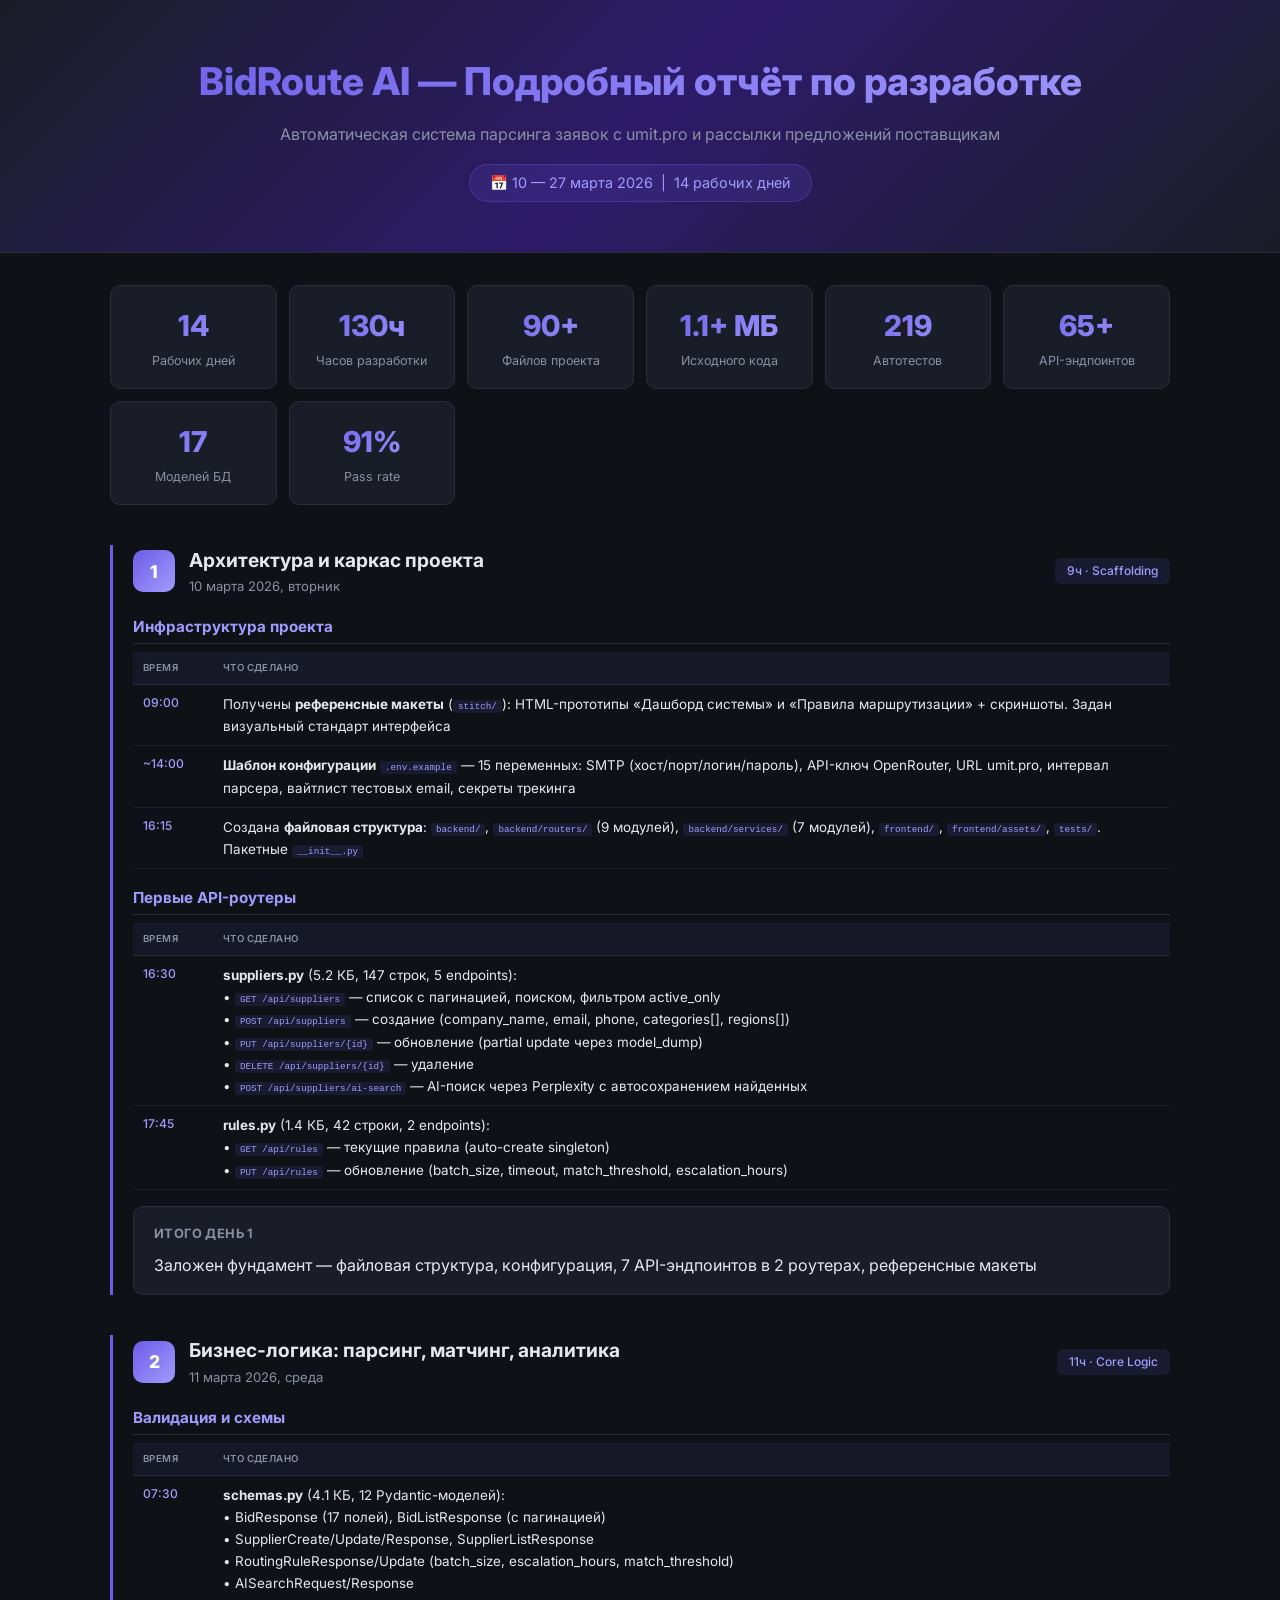
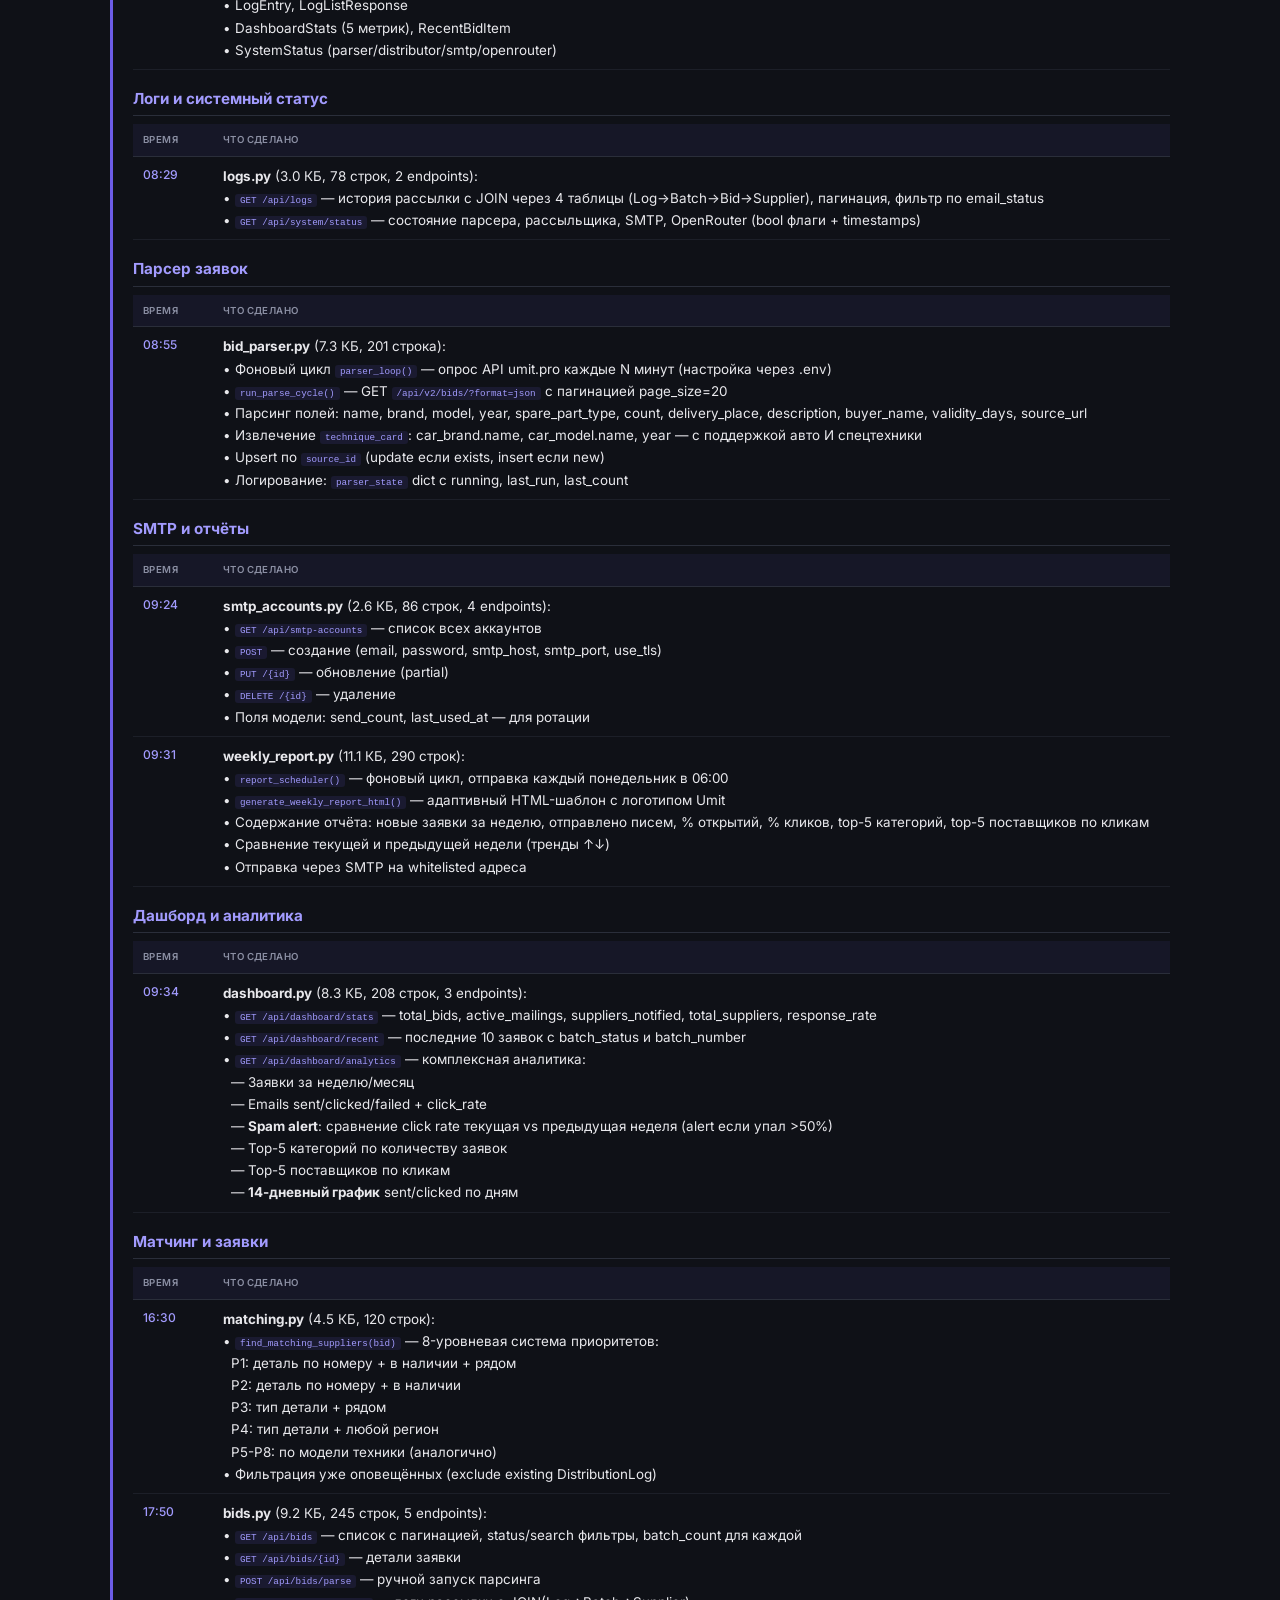
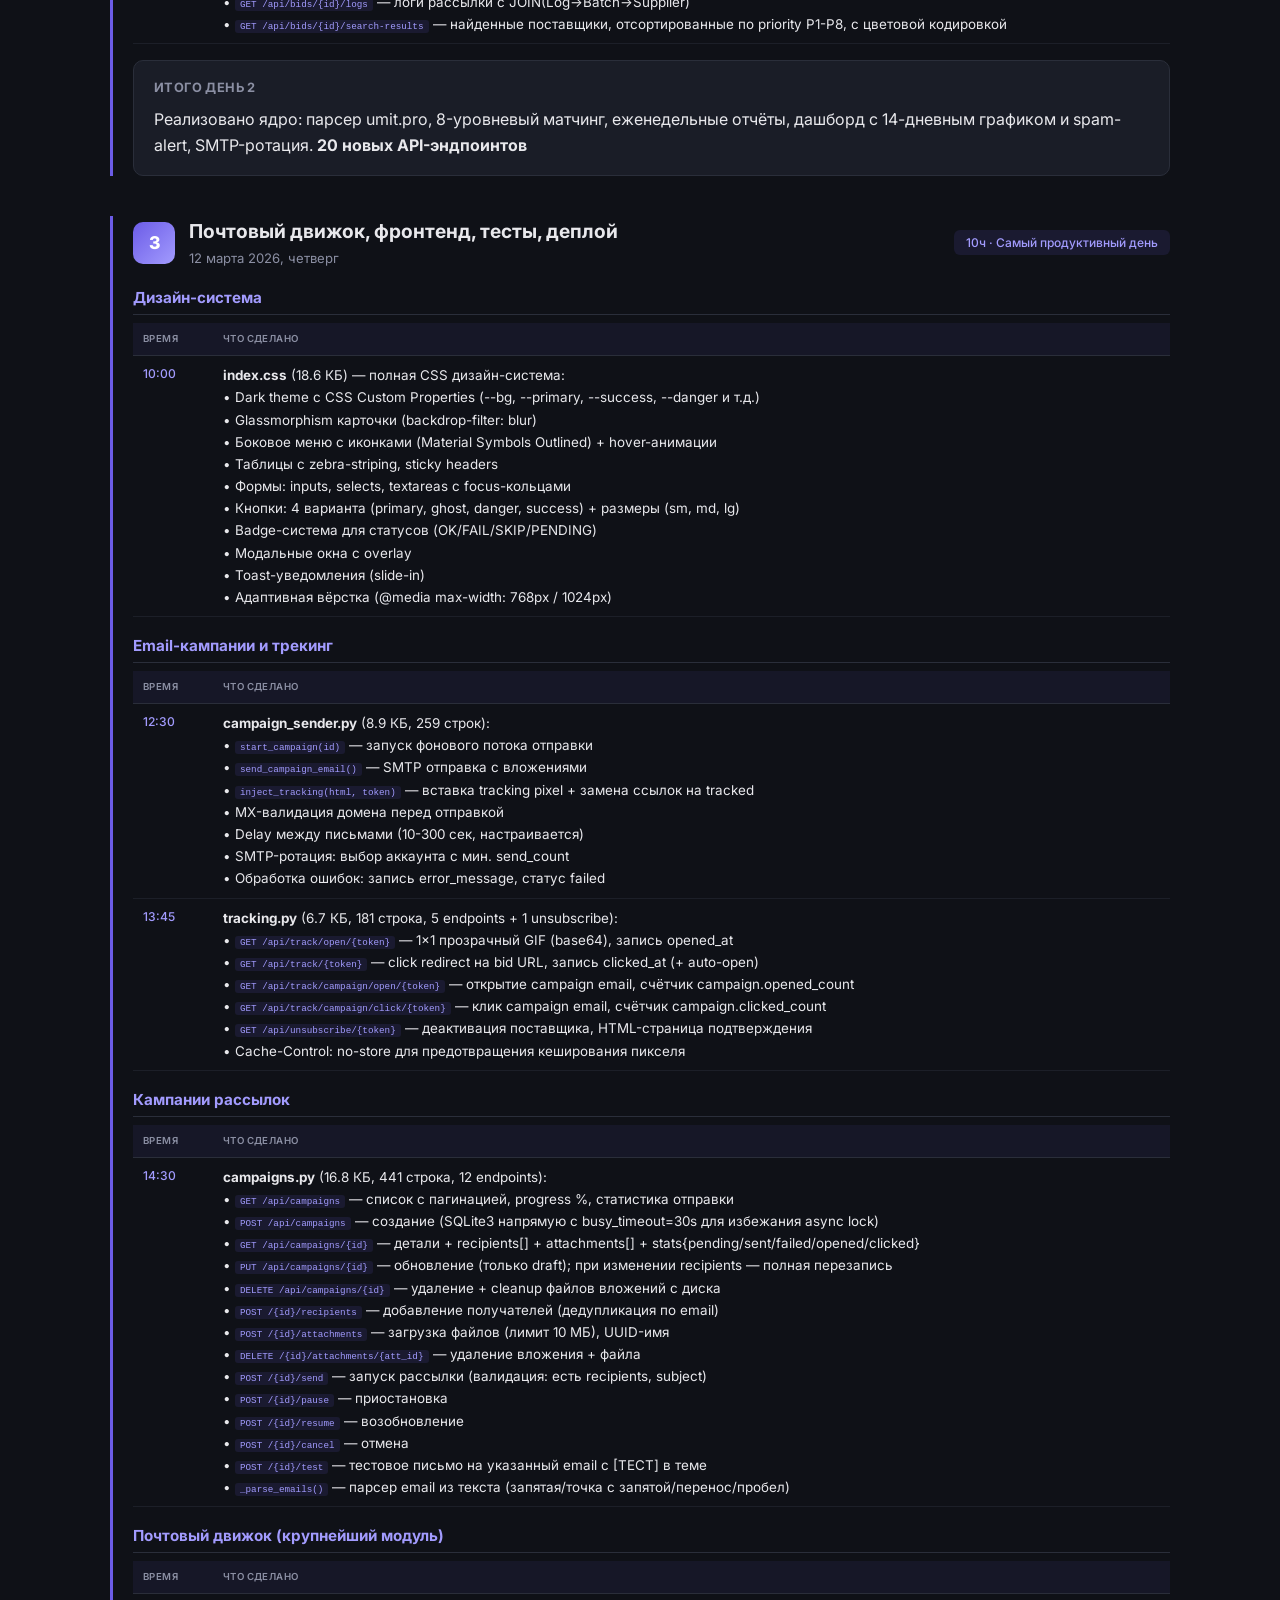
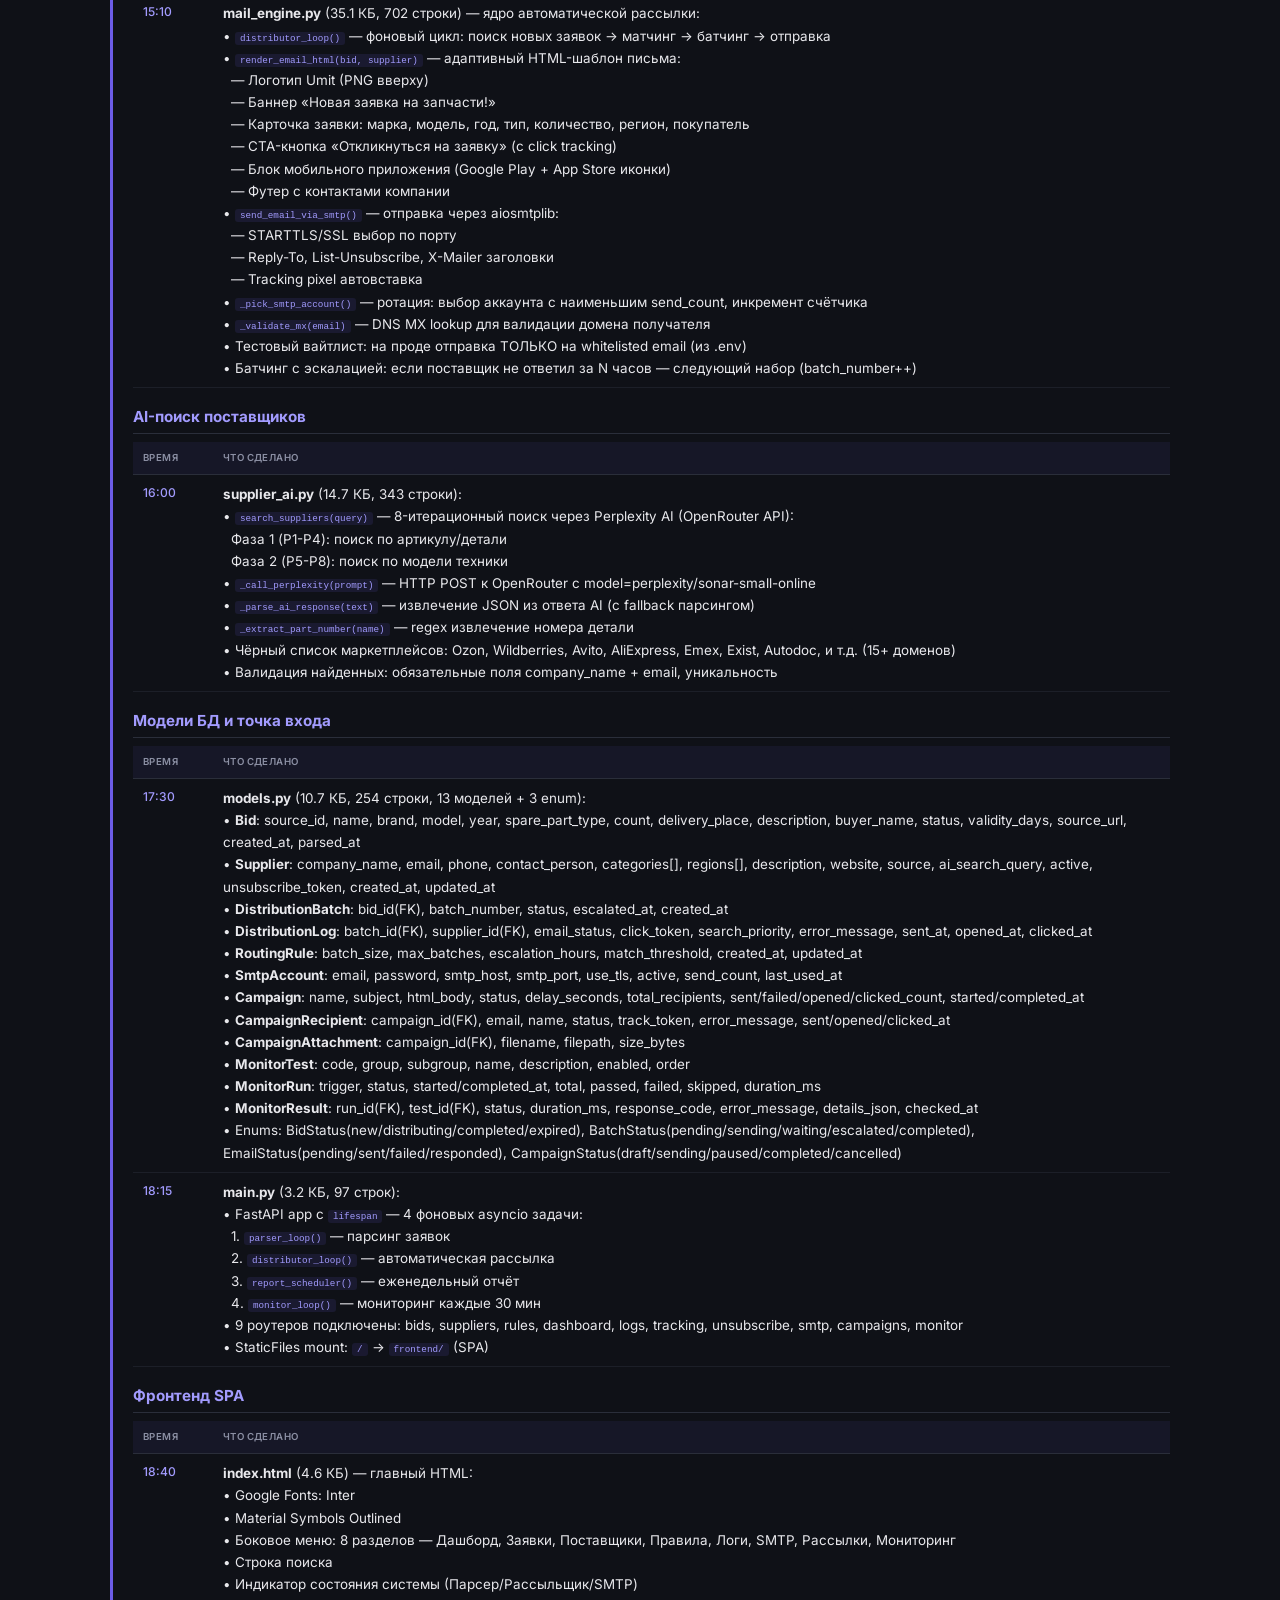
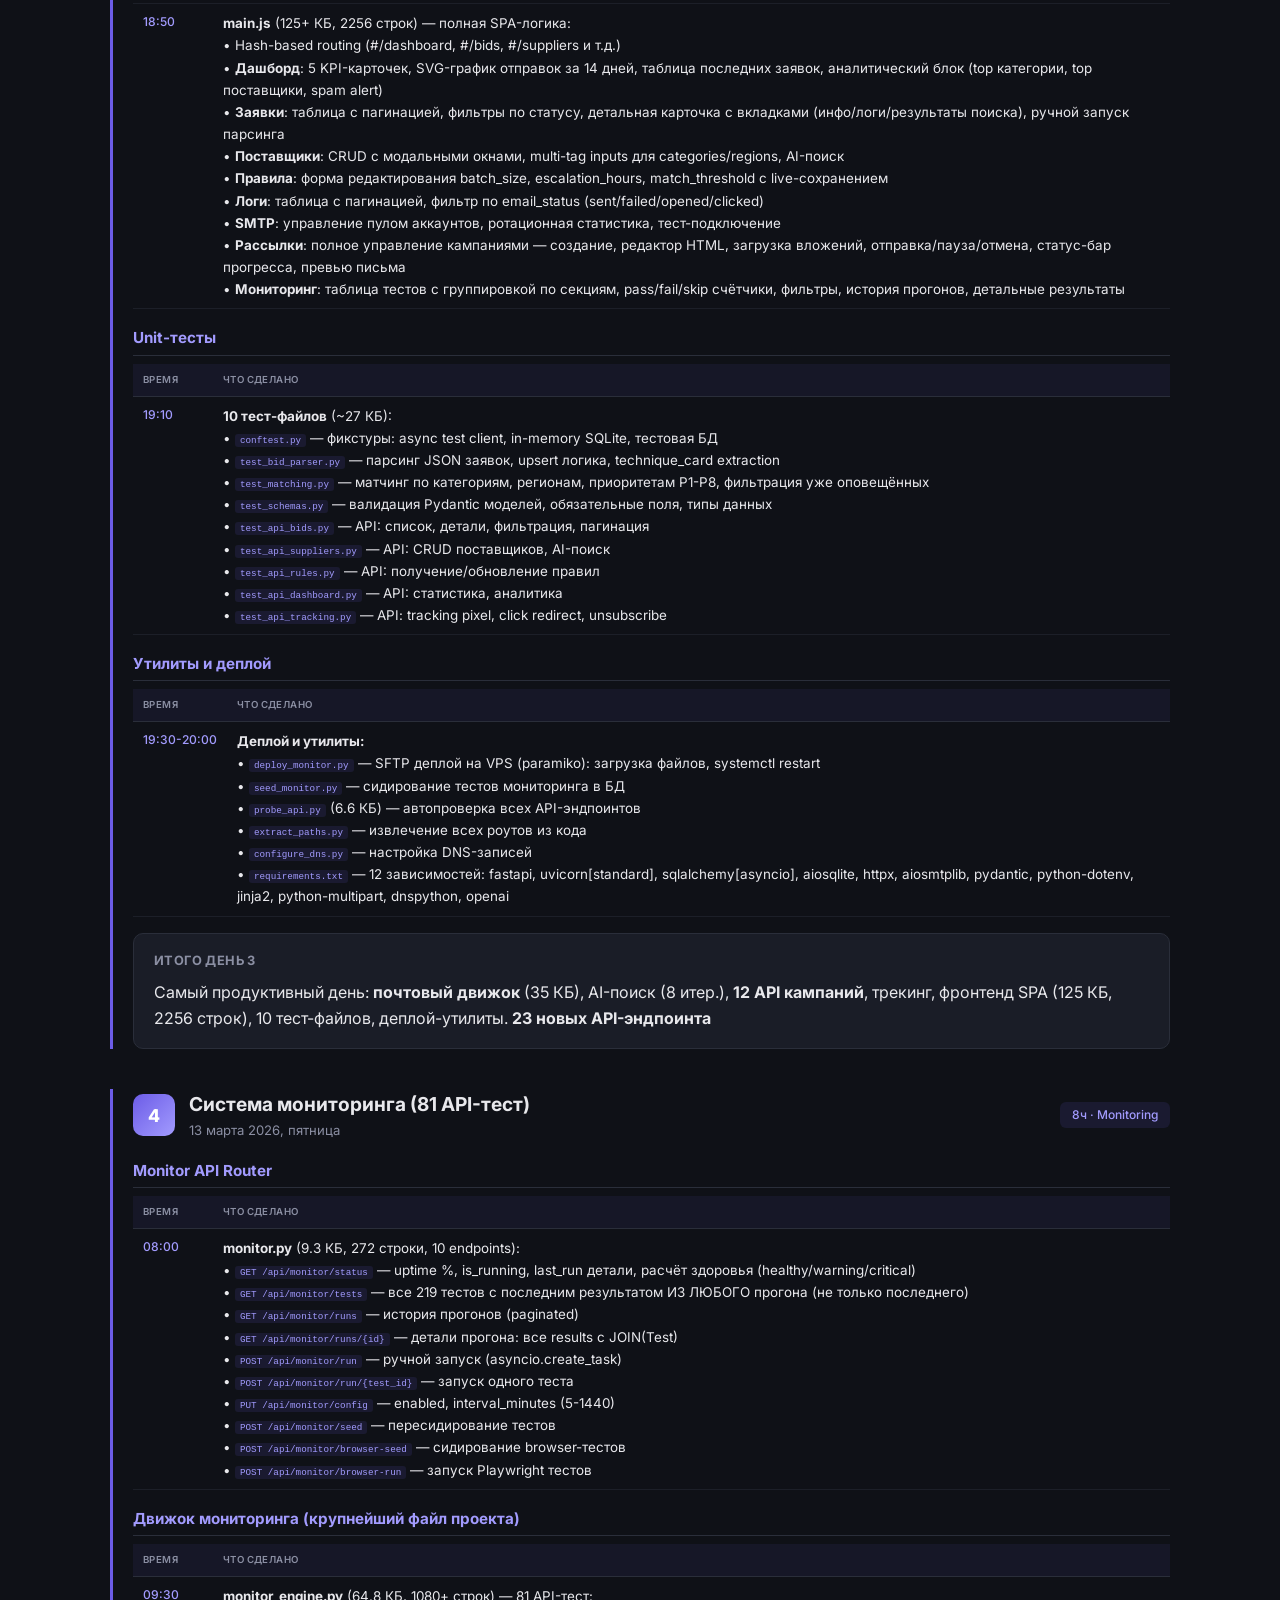
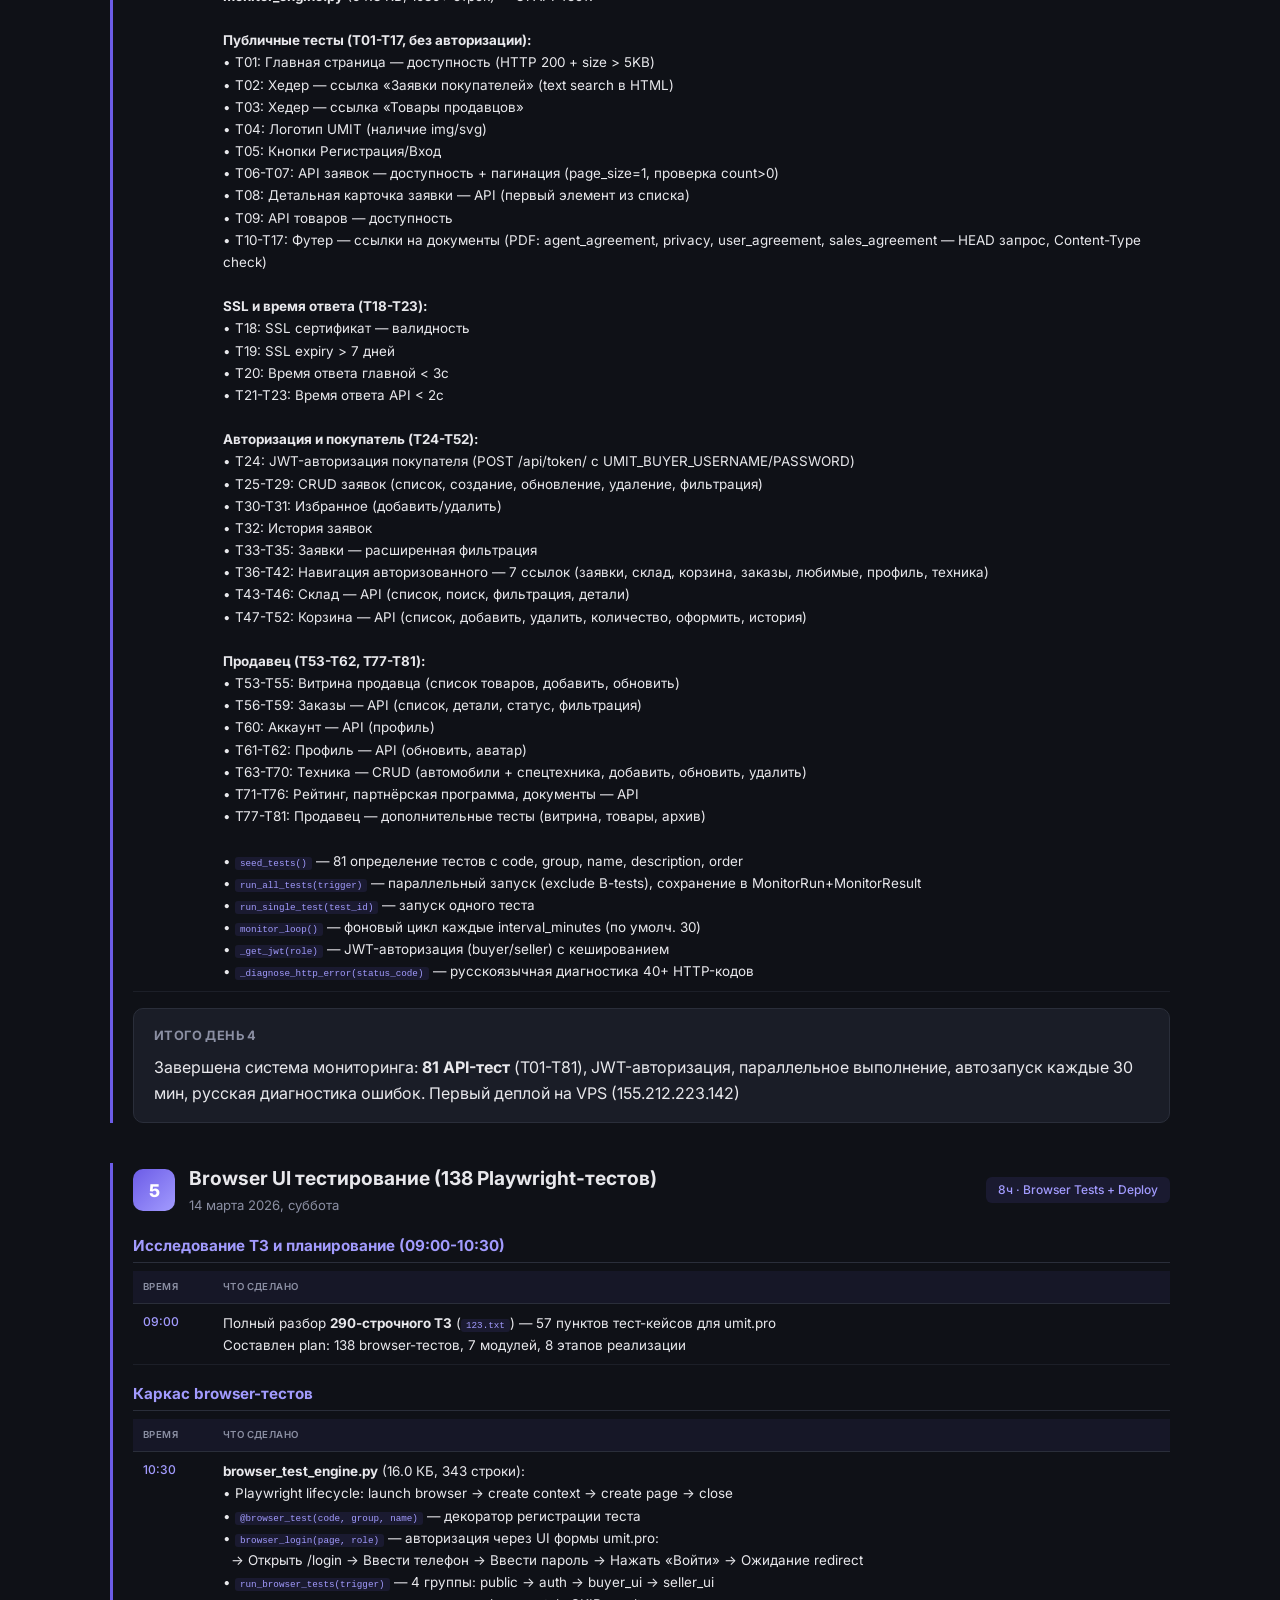
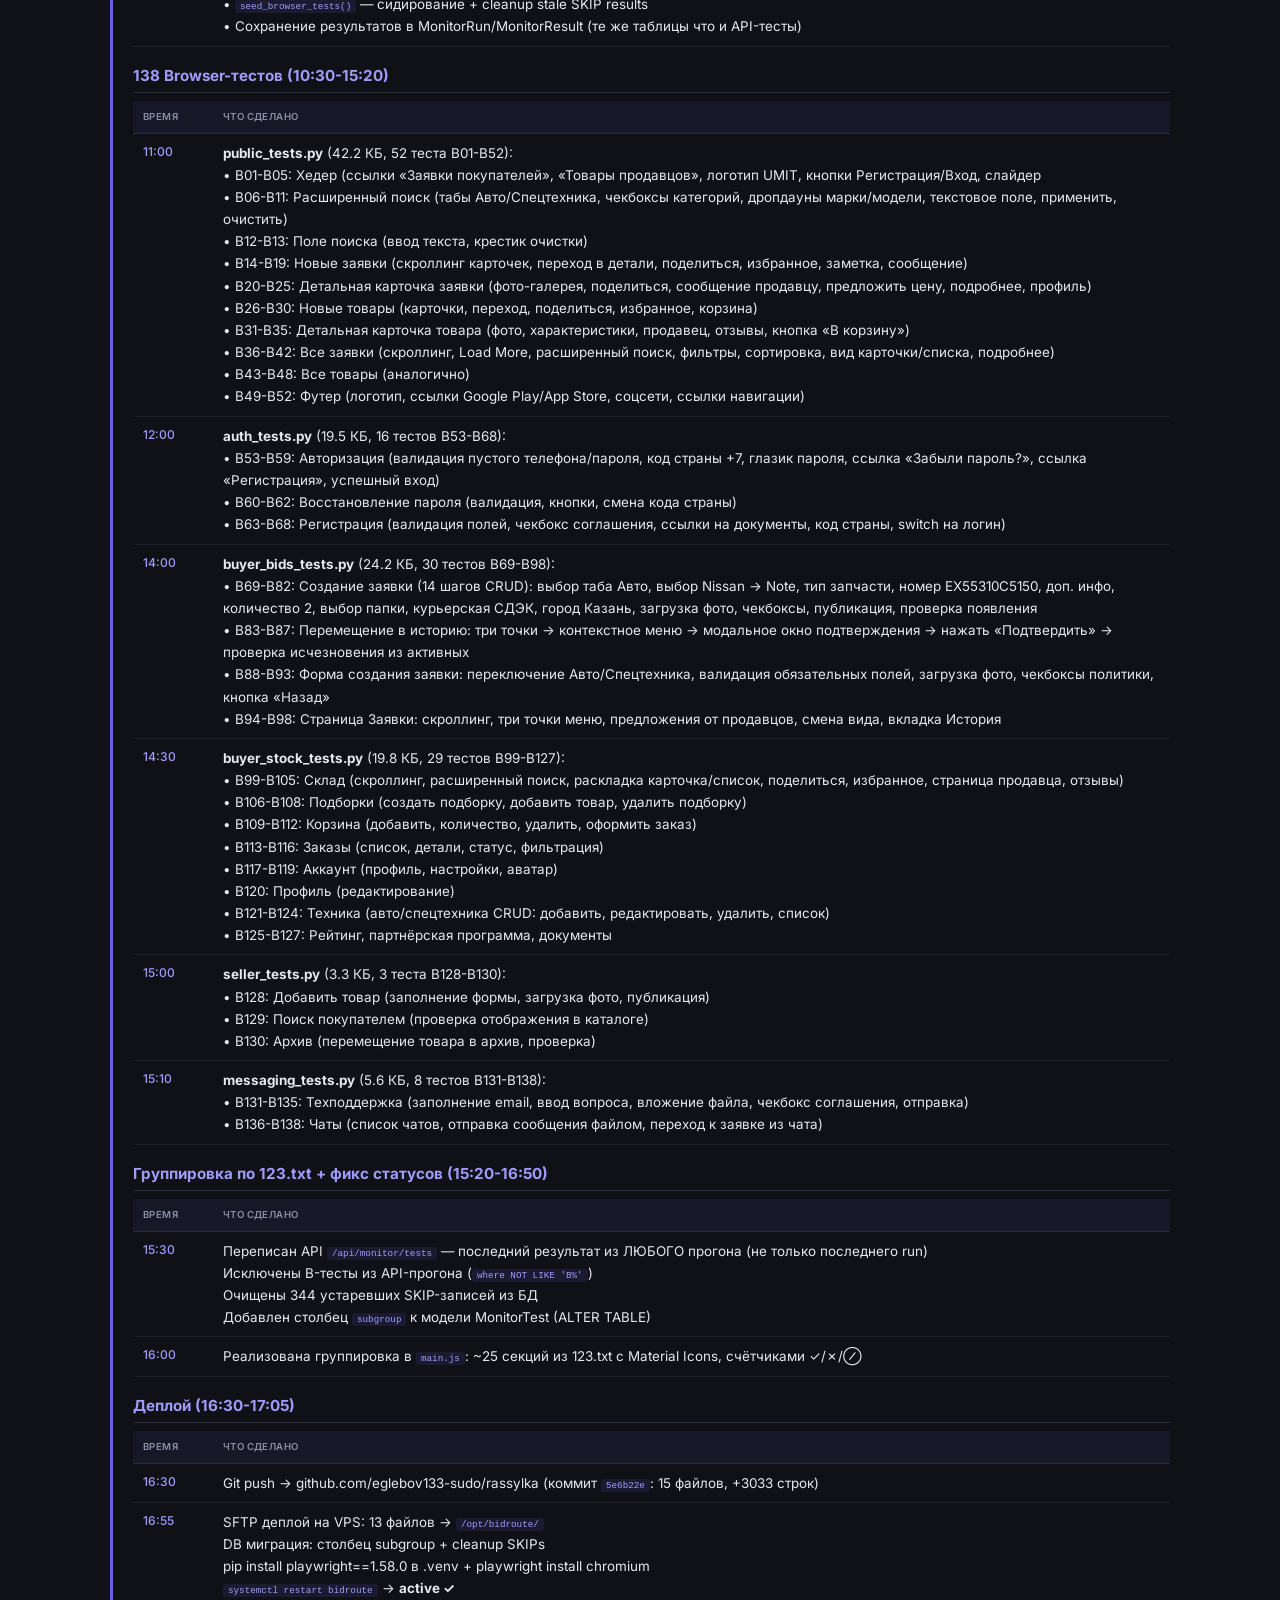
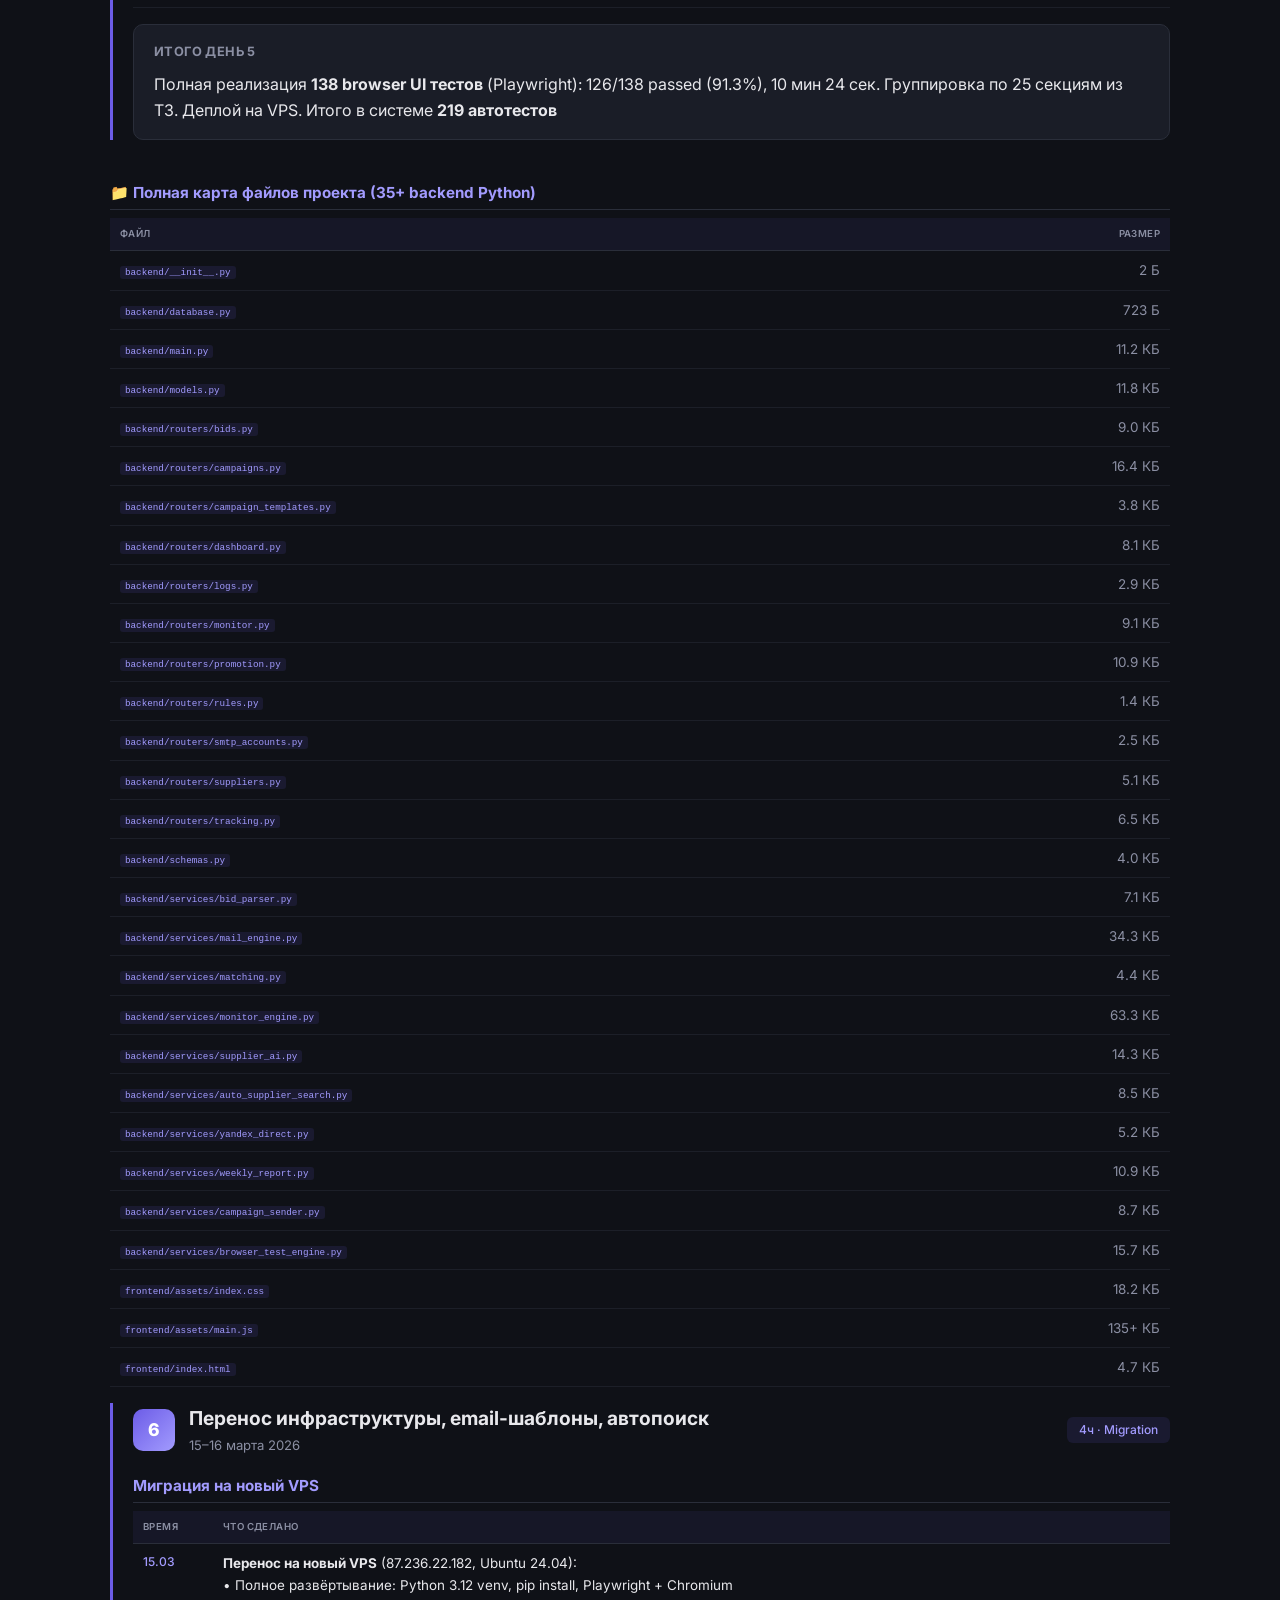
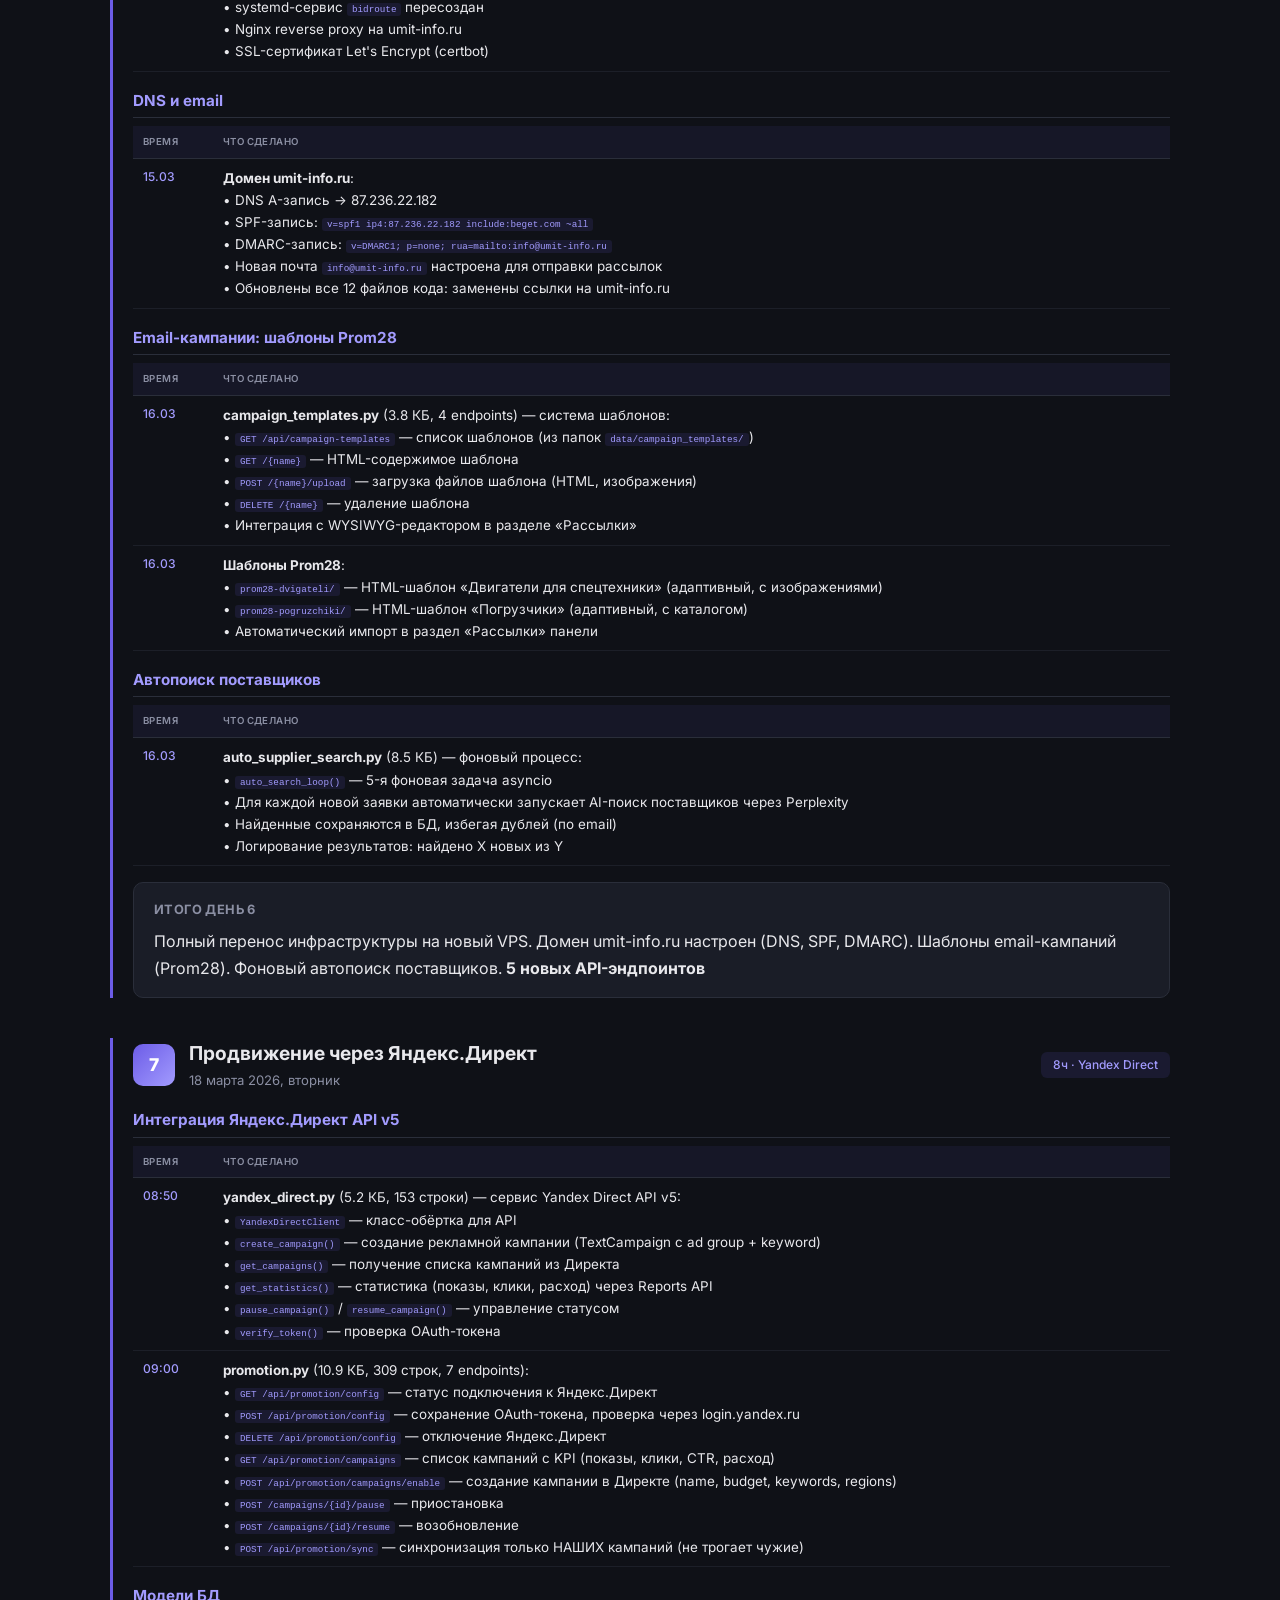
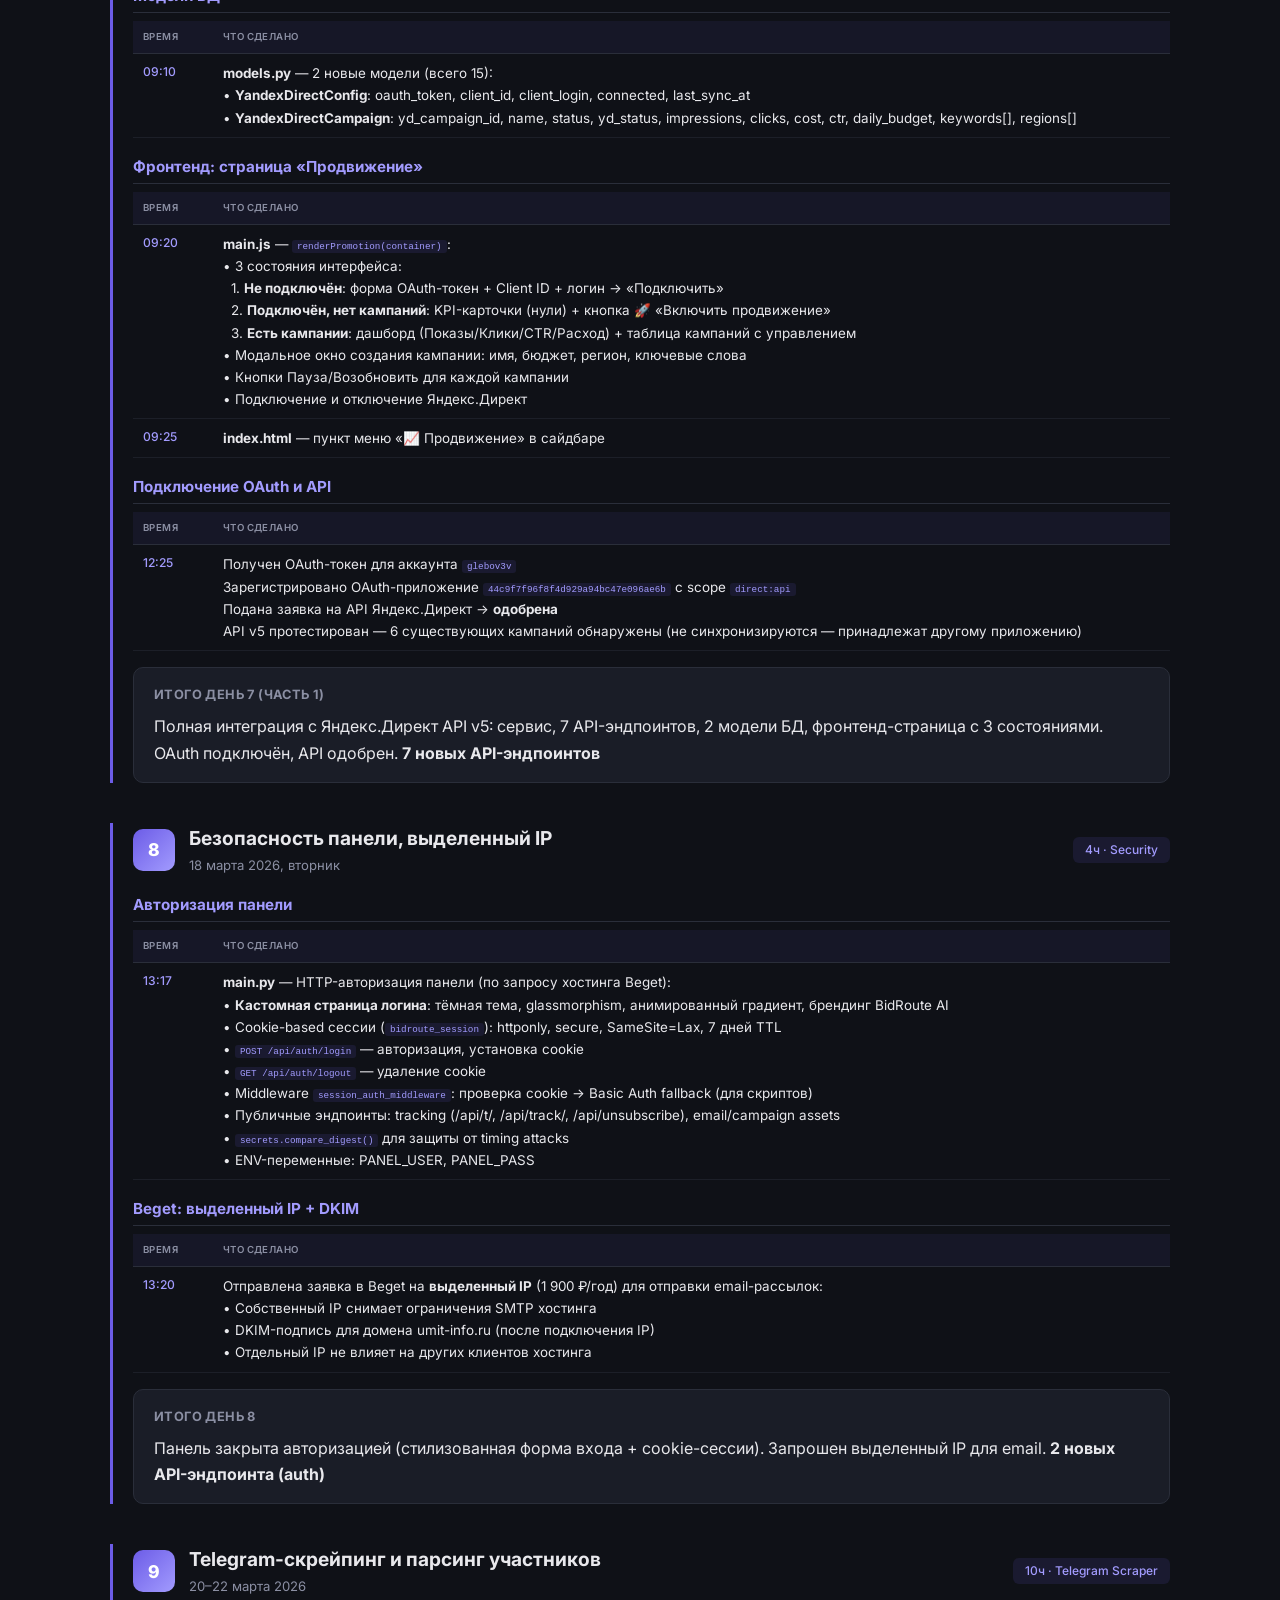
==== commit 85049b92: "feat(ai-landing): implement Yandex Direct landing page system - Add Gemini 2.0 Flash layout generati" ====
--- a/rassylka/report.html
+++ b/rassylka/report.html
@@ -47,17 +47,17 @@
 <div class="hero">
 <h1>BidRoute AI — Подробный отчёт по разработке</h1>
 <div class="sub">Автоматическая система парсинга заявок с umit.pro и рассылки предложений поставщикам</div>
-<div class="period">📅 10 — 18 марта 2026 &nbsp;|&nbsp; 8 рабочих дней</div>
+<div class="period">📅 10 — 27 марта 2026 &nbsp;|&nbsp; 14 рабочих дней</div>
 </div>
 <div class="c">
 <div class="sg">
-<div class="sc"><div class="n">8</div><div class="l">Рабочих дней</div></div>
-<div class="sc"><div class="n">62ч</div><div class="l">Часов разработки</div></div>
-<div class="sc"><div class="n">75+</div><div class="l">Файлов проекта</div></div>
-<div class="sc"><div class="n">850+ КБ</div><div class="l">Исходного кода</div></div>
+<div class="sc"><div class="n">14</div><div class="l">Рабочих дней</div></div>
+<div class="sc"><div class="n">130ч</div><div class="l">Часов разработки</div></div>
+<div class="sc"><div class="n">90+</div><div class="l">Файлов проекта</div></div>
+<div class="sc"><div class="n">1.1+ МБ</div><div class="l">Исходного кода</div></div>
 <div class="sc"><div class="n">219</div><div class="l">Автотестов</div></div>
-<div class="sc"><div class="n">55+</div><div class="l">API-эндпоинтов</div></div>
-<div class="sc"><div class="n">15</div><div class="l">Моделей БД</div></div>
+<div class="sc"><div class="n">65+</div><div class="l">API-эндпоинтов</div></div>
+<div class="sc"><div class="n">17</div><div class="l">Моделей БД</div></div>
 <div class="sc"><div class="n">91%</div><div class="l">Pass rate</div></div>
 </div>
 <div class="day"><div class="dh">
@@ -102,4 +102,45 @@
 <div class="df">4ч · Security</div></div>
 <h3>Авторизация панели</h3><table><thead><tr><th style="width:80px">Время</th><th>Что сделано</th></tr></thead><tbody><tr><td class="t">13:17</td><td><strong>main.py</strong> — HTTP-авторизация панели (по запросу хостинга Beget):<br>• <strong>Кастомная страница логина</strong>: тёмная тема, glassmorphism, анимированный градиент, брендинг BidRoute AI<br>• Cookie-based сессии (<code>bidroute_session</code>): httponly, secure, SameSite=Lax, 7 дней TTL<br>• <code>POST /api/auth/login</code> — авторизация, установка cookie<br>• <code>GET /api/auth/logout</code> — удаление cookie<br>• Middleware <code>session_auth_middleware</code>: проверка cookie → Basic Auth fallback (для скриптов)<br>• Публичные эндпоинты: tracking (/api/t/, /api/track/, /api/unsubscribe), email/campaign assets<br>• <code>secrets.compare_digest()</code> для защиты от timing attacks<br>• ENV-переменные: PANEL_USER, PANEL_PASS</td></tr></tbody></table>
 <h3>Beget: выделенный IP + DKIM</h3><table><thead><tr><th style="width:80px">Время</th><th>Что сделано</th></tr></thead><tbody><tr><td class="t">13:20</td><td>Отправлена заявка в Beget на <strong>выделенный IP</strong> (1 900 ₽/год) для отправки email-рассылок:<br>• Собственный IP снимает ограничения SMTP хостинга<br>• DKIM-подпись для домена umit-info.ru (после подключения IP)<br>• Отдельный IP не влияет на других клиентов хостинга</td></tr></tbody></table>
-<div class="rb"><h4>Итого День 8</h4>Панель закрыта авторизацией (стилизованная форма входа + cookie-сессии). Запрошен выделенный IP для email. <strong>2 новых API-эндпоинта (auth)</strong></div></div><div class="fs"><h2>📊 Итоговая сводка проекта</h2><div class="stg"><div><div class="sr"><span class="k">Длительность</span><span class="v">8 рабочих дней (10–18 марта 2026)</span></div><div class="sr"><span class="k">Файлов проекта</span><span class="v">75+ файлов (850+ КБ)</span></div><div class="sr"><span class="k">Backend Python</span><span class="v">35+ файлов (~400 КБ)</span></div><div class="sr"><span class="k">Frontend SPA</span><span class="v">3 файла (index.html + index.css + main.js = ~160 КБ)</span></div><div class="sr"><span class="k">Unit-тесты</span><span class="v">10 файлов (~27 КБ)</span></div><div class="sr"><span class="k">Browser-тесты (Playwright)</span><span class="v">7 файлов (~131 КБ)</span></div><div class="sr"><span class="k">API-эндпоинтов</span><span class="v">55+ (11 роутеров: bids, suppliers, rules, dashboard, logs, tracking, smtp, campaigns, monitor, promotion, campaign_templates)</span></div><div class="sr"><span class="k">Моделей БД</span><span class="v">15 таблиц SQLAlchemy + 4 Enum-класса</span></div></div><div><div class="sr"><span class="k">Автотестов мониторинга</span><span class="v">219 (81 API + 138 Browser)</span></div><div class="sr"><span class="k">Pass rate browser</span><span class="v">91.3% (126/138)</span></div><div class="sr"><span class="k">AI-интеграция</span><span class="v">Perplexity AI через OpenRouter + Yandex Direct API v5</span></div><div class="sr"><span class="k">Email-шаблоны</span><span class="v">Фирменный Umit + Prom28 (двигатели, погрузчики) + WYSIWYG-редактор</span></div><div class="sr"><span class="k">Фоновые задачи</span><span class="v">5 asyncio: parser, distributor, report_scheduler, monitor_loop, auto_search</span></div><div class="sr"><span class="k">Безопасность</span><span class="v">Cookie-авторизация, HTTPS, SPF/DMARC, выделенный IP (заказан)</span></div><div class="sr"><span class="k">Инфраструктура</span><span class="v">VPS 87.236.22.182, systemd bidroute, nginx, Let's Encrypt SSL</span></div><div class="sr"><span class="k">Стек</span><span class="v">Python 3.12, FastAPI, SQLAlchemy (async), aiosqlite, Playwright, httpx, aiosmtplib</span></div><div class="sr"><span class="k">VCS</span><span class="v">GitHub: eglebov133-sudo/rassylka</span></div></div></div></div><div class="footer">BidRoute AI — Подробный отчёт по разработке &nbsp;|&nbsp; Сгенерировано 18.03.2026</div></div></body></html><table><thead><tr><th>Файл</th><th style="text-align:right">Размер</th></tr></thead><tbody><tr><td><code>backend/__init__.py</code></td><td style="text-align:right;color:var(--muted)">2 Б</td></tr><tr><td><code>backend/database.py</code></td><td style="text-align:right;color:var(--muted)">723 Б</td></tr><tr><td><code>backend/main.py</code></td><td style="text-align:right;color:var(--muted)">3.2 КБ</td></tr><tr><td><code>backend/models.py</code></td><td style="text-align:right;color:var(--muted)">10.4 КБ</td></tr><tr><td><code>backend/routers/__init__.py</code></td><td style="text-align:right;color:var(--muted)">2 Б</td></tr><tr><td><code>backend/routers/bids.py</code></td><td style="text-align:right;color:var(--muted)">9.0 КБ</td></tr><tr><td><code>backend/routers/campaigns.py</code></td><td style="text-align:right;color:var(--muted)">16.4 КБ</td></tr><tr><td><code>backend/routers/dashboard.py</code></td><td style="text-align:right;color:var(--muted)">8.1 КБ</td></tr><tr><td><code>backend/routers/logs.py</code></td><td style="text-align:right;color:var(--muted)">2.9 КБ</td></tr><tr><td><code>backend/routers/monitor.py</code></td><td style="text-align:right;color:var(--muted)">9.1 КБ</td></tr><tr><td><code>backend/routers/rules.py</code></td><td style="text-align:right;color:var(--muted)">1.4 КБ</td></tr><tr><td><code>backend/routers/smtp_accounts.py</code></td><td style="text-align:right;color:var(--muted)">2.5 КБ</td></tr><tr><td><code>backend/routers/suppliers.py</code></td><td style="text-align:right;color:var(--muted)">5.1 КБ</td></tr><tr><td><code>backend/routers/tracking.py</code></td><td style="text-align:right;color:var(--muted)">6.5 КБ</td></tr><tr><td><code>backend/schemas.py</code></td><td style="text-align:right;color:var(--muted)">4.0 КБ</td></tr><tr><td><code>backend/services/__init__.py</code></td><td style="text-align:right;color:var(--muted)">2 Б</td></tr><tr><td><code>backend/services/bid_parser.py</code></td><td style="text-align:right;color:var(--muted)">7.1 КБ</td></tr><tr><td><code>backend/services/browser_test_engine.py</code></td><td style="text-align:right;color:var(--muted)">15.7 КБ</td></tr><tr><td><code>backend/services/browser_tests/__init__.py</code></td><td style="text-align:right;color:var(--muted)">0 Б</td></tr><tr><td><code>backend/services/browser_tests/auth_tests.py</code></td><td style="text-align:right;color:var(--muted)">19.1 КБ</td></tr><tr><td><code>backend/services/browser_tests/buyer_bids_tests.py</code></td><td style="text-align:right;color:var(--muted)">23.6 КБ</td></tr><tr><td><code>backend/services/browser_tests/buyer_stock_tests.py</code></td><td style="text-align:right;color:var(--muted)">19.3 КБ</td></tr><tr><td><code>backend/services/browser_tests/messaging_tests.py</code></td><td style="text-align:right;color:var(--muted)">5.5 КБ</td></tr><tr><td><code>backend/services/browser_tests/public_tests.py</code></td><td style="text-align:right;color:var(--muted)">41.2 КБ</td></tr><tr><td><code>backend/services/browser_tests/seller_tests.py</code></td><td style="text-align:right;color:var(--muted)">3.2 КБ</td></tr><tr><td><code>backend/services/campaign_sender.py</code></td><td style="text-align:right;color:var(--muted)">8.7 КБ</td></tr><tr><td><code>backend/services/mail_engine.py</code></td><td style="text-align:right;color:var(--muted)">34.3 КБ</td></tr><tr><td><code>backend/services/matching.py</code></td><td style="text-align:right;color:var(--muted)">4.4 КБ</td></tr><tr><td><code>backend/services/monitor_engine.py</code></td><td style="text-align:right;color:var(--muted)">63.3 КБ</td></tr><tr><td><code>backend/services/supplier_ai.py</code></td><td style="text-align:right;color:var(--muted)">14.3 КБ</td></tr><tr><td><code>backend/services/weekly_report.py</code></td><td style="text-align:right;color:var(--muted)">10.9 КБ</td></tr><tr><td><code>frontend/assets/index.css</code></td><td style="text-align:right;color:var(--muted)">18.2 КБ</td></tr><tr><td><code>frontend/assets/main.js</code></td><td style="text-align:right;color:var(--muted)">125.8 КБ</td></tr><tr><td><code>frontend/index.html</code></td><td style="text-align:right;color:var(--muted)">4.5 КБ</td></tr></tbody></table><div class="fs"><h2>📊 Итоговая сводка проекта</h2><div class="stg"><div><div class="sr"><span class="k">Длительность</span><span class="v">5 рабочих дней (10–14 марта 2026)</span></div><div class="sr"><span class="k">Файлов проекта</span><span class="v">67 файлов (742 КБ)</span></div><div class="sr"><span class="k">Backend Python</span><span class="v">31 файл (~320 КБ)</span></div><div class="sr"><span class="k">Frontend SPA</span><span class="v">3 файла (index.html + index.css + main.js = ~152 КБ)</span></div><div class="sr"><span class="k">Unit-тесты</span><span class="v">10 файлов (~27 КБ)</span></div><div class="sr"><span class="k">Browser-тесты (Playwright)</span><span class="v">7 файлов (~131 КБ)</span></div><div class="sr"><span class="k">API-эндпоинтов</span><span class="v">48+ (9 роутеров: bids, suppliers, rules, dashboard, logs, tracking, smtp, campaigns, monitor)</span></div><div class="sr"><span class="k">Моделей БД</span><span class="v">13 таблиц SQLAlchemy + 4 Enum-класса</span></div></div><div><div class="sr"><span class="k">Автотестов мониторинга</span><span class="v">219 (81 API + 138 Browser)</span></div><div class="sr"><span class="k">Pass rate browser</span><span class="v">91.3% (126/138)</span></div><div class="sr"><span class="k">AI-интеграция</span><span class="v">Perplexity AI через OpenRouter (8-итерационный поиск)</span></div><div class="sr"><span class="k">Email-шаблон</span><span class="v">Фирменный HTML-шаблон Umit (адаптивный)</span></div><div class="sr"><span class="k">Фоновые задачи</span><span class="v">4 asyncio: parser, distributor, report_scheduler, monitor_loop</span></div><div class="sr"><span class="k">Инфраструктура</span><span class="v">VPS 155.212.223.142, systemd-сервис bidroute, nginx reverse proxy</span></div><div class="sr"><span class="k">Стек</span><span class="v">Python 3.12, FastAPI, SQLAlchemy (async), aiosqlite, Playwright, httpx, aiosmtplib</span></div><div class="sr"><span class="k">VCS</span><span class="v">GitHub: eglebov133-sudo/rassylka</span></div></div></div></div><div class="footer">BidRoute AI — Подробный отчёт по разработке &nbsp;|&nbsp; Сгенерировано 18.03.2026</div></div></body></html>+<div class="rb"><h4>Итого День 8</h4>Панель закрыта авторизацией (стилизованная форма входа + cookie-сессии). Запрошен выделенный IP для email. <strong>2 новых API-эндпоинта (auth)</strong></div></div><div class="day"><div class="dh">
+<div class="dn">9</div>
+<div><div class="dt">Telegram-скрейпинг и парсинг участников</div><div class="dd">20–22 марта 2026</div></div>
+<div class="df">10ч · Telegram Scraper</div></div>
+<h3>Продвинутый скрейпинг Telegram</h3><table><thead><tr><th style="width:80px">Время</th><th>Что сделано</th></tr></thead><tbody><tr><td class="t">10:00</td><td><strong>Telegram Userbot Scraper</strong> — расширенные методы извлечения участников из групп с закрытым списком:<br>• Парсинг истории сообщений (авторы, forwarded_from, reply_to)<br>• Извлечение из системных действий (join, leave, pin, photo change)<br>• Парсинг реакций — уникальные user_id из реакций на сообщения<br>• Поиск @mentions в тексте сообщений (regex + resolve username)<br>• Алфавитный поиск (метод participants search по буквам а-я, a-z)<br>• Агрегация уникальных пользователей из всех источников<br>• Фильтрация ботов и удалённых аккаунтов</td></tr><tr><td class="t">14:00</td><td><strong>Telegram рассылка</strong>:<br>• Скрипт массовой рассылки через userbot (Telethon)<br>• Rate-limiting: задержка между сообщениями для обхода FloodWait<br>• Логирование успешных/неуспешных отправок<br>• Экспорт скрейпнутых пользователей в CSV</td></tr></tbody></table>
+<h3>MX-валидация и bounce-handler</h3><table><thead><tr><th style="width:80px">Время</th><th>Что сделано</th></tr></thead><tbody><tr><td class="t">16:00</td><td><strong>bounce_handler.py</strong> — обработчик отказов:<br>• Фоновый цикл проверки IMAP (каждые 30 мин)<br>• Парсинг bounce-уведомлений (delivery failure, mailbox full, user unknown)<br>• Автодеактивация поставщиков с невалидными email<br>• MX-валидация перед каждой отправкой (dns.resolver)</td></tr></tbody></table>
+<div class="rb"><h4>Итого День 9</h4>Реализован продвинутый Telegram-скрейпер (5+ методов извлечения), рассылка через userbot, bounce-обработчик с MX-валидацией. <strong>6-я фоновая задача asyncio</strong></div></div><div class="day"><div class="dh">
+<div class="dn">10</div>
+<div><div class="dt">Отладка email-рассылки и автопоиск поставщиков</div><div class="dd">24 марта 2026, понедельник</div></div>
+<div class="df">9ч · Email Delivery Fix</div></div>
+<h3>Исправление AI-промптов</h3><table><thead><tr><th style="width:80px">Время</th><th>Что сделано</th></tr></thead><tbody><tr><td class="t">08:30</td><td><strong>supplier_ai.py</strong> — рефакторинг AI-промптов:<br>• Ужесточение инструкций: запрет на выдумывание email-адресов<br>• Добавлена валидация формата email (regex) перед сохранением<br>• Расширен чёрный список маркетплейсов (20+ доменов)<br>• Улучшен парсинг JSON из ответов Perplexity (fallback-стратегии)</td></tr></tbody></table>
+<h3>Батчинг и эскалация</h3><table><thead><tr><th style="width:80px">Время</th><th>Что сделано</th></tr></thead><tbody><tr><td class="t">11:00</td><td><strong>mail_engine.py</strong> — отладка второго батча:<br>• Исправлена логика timeout_at для эскалации (batch_number > 1)<br>• Backfill: автоматическая установка timeout_at для батчей без таймера<br>• Добавлено логирование состояния каждого батча (waiting/timed_out)<br>• Корректная обработка escalation_hours из RoutingRule</td></tr><tr><td class="t">15:00</td><td><strong>Тестирование рассылки</strong>:<br>• End-to-end тест: парсинг → матчинг → batch#1 → ожидание → escalation → batch#2<br>• Проверка доставки на Yandex.Mail, Gmail, Mail.ru<br>• Контроль SPF/DKIM подписей в заголовках</td></tr></tbody></table>
+<div class="rb"><h4>Итого День 10</h4>Исправлена AI-генерация поставщиков (запрет фейковых email). Отлажена эскалация батчей рассылки. End-to-end тесты email-доставки</div></div><div class="day"><div class="dh">
+<div class="dn">11</div>
+<div><div class="dt">Email-шаблоны: изображения, WYSIWYG, трекинг</div><div class="dd">25 марта 2026, вторник</div></div>
+<div class="df">10ч · Email Templates</div></div>
+<h3>Исправление изображений в шаблонах</h3><table><thead><tr><th style="width:80px">Время</th><th>Что сделано</th></tr></thead><tbody><tr><td class="t">08:15</td><td><strong>campaign_sender.py</strong> — автозамена путей изображений:<br>• Конвертация относительных путей → абсолютные HTTPS URL<br>• Проверка доступности изображений (HEAD запрос перед отправкой)<br>• Поддержка inline-изображений через Content-ID (CID) для Outlook<br>• Fallback: встраивание base64 для критичных изображений (логотип)</td></tr><tr><td class="t">12:00</td><td><strong>WYSIWYG-редактор</strong> — доработка визуального редактора шаблонов:<br>• Drag-and-drop загрузка изображений в редактор<br>• Превью шаблона в iframe перед отправкой<br>• Сохранение черновика в localStorage<br>• Toolbar: жирный, курсив, ссылки, таблицы, изображения</td></tr></tbody></table>
+<h3>Трекинг и аналитика</h3><table><thead><tr><th style="width:80px">Время</th><th>Что сделано</th></tr></thead><tbody><tr><td class="t">15:00</td><td><strong>tracking.py</strong> — расширение аналитики:<br>• Группировка открытий/кликов по дням для графиков<br>• Подсчёт уникальных открытий (один пиксель = один subscriber)<br>• Отслеживание user-agent для определения email-клиента<br>• Ссылки компаний на странице логов (clickable website links)</td></tr></tbody></table>
+<div class="rb"><h4>Итого День 11</h4>Полностью исправлены изображения в email-шаблонах ($→ HTTPS URL). WYSIWYG-редактор с drag-and-drop. Расширенная аналитика трекинга</div></div><div class="day"><div class="dh">
+<div class="dn">12</div>
+<div><div class="dt">AI-лендинг для Яндекс.Директ (архитектура)</div><div class="dd">26 марта 2026, среда</div></div>
+<div class="df">11ч · Landing System</div></div>
+<h3>Концепция и дизайн</h3><table><thead><tr><th style="width:80px">Время</th><th>Что сделано</th></tr></thead><tbody><tr><td class="t">08:00</td><td><strong>Анализ проблемы</strong>: посетители с Яндекс.Директ попадают на umit.pro и сразу уходят (bounce rate ~95%). Решение: AI-генерация персонализированных лендингов под каждый поисковый запрос</td></tr><tr><td class="t">09:00</td><td><strong>Анализ дизайна umit.pro</strong>: скрейпинг главной страницы, извлечение цветовой палитры (#1cb054, #f2f5f7), типографики (Manrope), компонентов. Создание дизайн-референса</td></tr></tbody></table>
+<h3>Backend: AI-генерация контента</h3><table><thead><tr><th style="width:80px">Время</th><th>Что сделано</th></tr></thead><tbody><tr><td class="t">10:00</td><td><strong>ai_parts.py</strong> (16.7 КБ, 410 строк) — сервис генерации контента:<br>• <code>generate_landing_content(query)</code> — генерация лендинга через Gemini 2.0 Flash (OpenRouter)<br>• <code>search_parts(query)</code> — поиск запчастей с ценами и артикулами<br>• <code>load_more_parts(query, page)</code> — пагинация через AI (уникальные позиции на каждой странице)<br>• <code>_extract_json(text)</code> — робастный парсинг JSON из ответа AI (regex fallback)<br>• <code>_fallback_search(query)</code> — заглушка при сбоях AI</td></tr><tr><td class="t">12:00</td><td><strong>landing.py</strong> (15.2 КБ, 380 строк) — роутер лендинга:<br>• <code>GET /parts</code> — умная маршрутизация: уровень каталога (главная/марка/модель/поиск)<br>• <code>POST /api/parts/search</code> — AJAX-поиск запчастей<br>• <code>POST /api/parts/load-more</code> — AI-пагинация<br>• <code>POST /api/parts/order</code> — оформление заказа + email-уведомление<br>• In-memory кеш (LRU, 200 записей) для экономии API-вызовов<br>• 22 марки авто × модели × 12 категорий запчастей (статические данные)</td></tr></tbody></table>
+<h3>Frontend: лендинг-страница</h3><table><thead><tr><th style="width:80px">Время</th><th>Что сделано</th></tr></thead><tbody><tr><td class="t">14:00</td><td><strong>landing.html</strong> (700+ строк) — Jinja2-шаблон:<br>• Хедер с логотипом Umit + корзина<br>• Хлебные крошки (Главная → Марка → Модель → Категория)<br>• Каталог-грид: марки (22 штуки), модели, категории запчастей (12 штук)<br>• Карточки товаров: название, артикул, цена, бейджи (оригинал/аналог, в наличии/под заказ)<br>• Корзина с сессионным хранением, форма заказа с маской телефона<br>• Кнопка «Показать ещё» — AI-пагинация<br>• SEO-текст блок (генерируется AI)</td></tr><tr><td class="t">17:00</td><td><strong>landing.css</strong> (20.8 КБ) — дизайн-система в стиле umit.pro:<br>• CSS Custom Properties (16 переменных): цвета, тени, радиусы<br>• Sticky header, адаптивный grid, glassmorphism карточки<br>• Микро-анимации: hover, fadeIn, pop, shimmer-скелетон<br>• Toast-уведомления, модальная корзина, FAB-кнопка<br>• Полная мобильная адаптация (@media 768px)</td></tr></tbody></table>
+<h3>Заказ и уведомления</h3><table><thead><tr><th style="width:80px">Время</th><th>Что сделано</th></tr></thead><tbody><tr><td class="t">18:00</td><td><strong>Модель Order</strong> — в models.py:<br>• PartOrder: customer_name, phone, email, city, comment, items_json, total_price, query, utm_source, utm_campaign, utm_term, created_at<br>• Email-уведомление менеджеру при новом заказе (HTML-шаблон)</td></tr></tbody></table>
+<h3>Деплой и тестирование</h3><table><thead><tr><th style="width:80px">Время</th><th>Что сделано</th></tr></thead><tbody><tr><td class="t">19:00</td><td><strong>deploy_landing.py</strong> — скрипт автодеплоя (Paramiko/SSH):<br>• SFTP загрузка 7 файлов → /opt/bidroute/<br>• systemctl restart bidroute<br>• Проверка статуса + tail логов<br>• End-to-end тест: поиск → AI генерация → отображение → корзина → заказ</td></tr></tbody></table>
+<div class="rb"><h4>Итого День 12</h4>Создана AI-лендинговая система: Gemini 2.0 Flash генерирует персонализированные страницы под запрос из Яндекс.Директ. Иерархический каталог (марки→модели→категории). AI-пагинация. Заказ с email-уведомлением. Дизайн umit.pro. <strong>4 новых API-эндпоинта, 1 новая модель БД, 3 новых файла (ai_parts.py, landing.py, landing.html, landing.css)</strong></div></div><div class="day"><div class="dh">
+<div class="dn">13</div>
+<div><div class="dt">Perplexity поиск и обогащённые карточки</div><div class="dd">27 марта 2026, четверг (утро)</div></div>
+<div class="df">8ч · Perplexity AI Integration</div></div>
+<h3>Интеграция Perplexity Sonar</h3><table><thead><tr><th style="width:80px">Время</th><th>Что сделано</th></tr></thead><tbody><tr><td class="t">08:00</td><td><strong>ai_parts.py</strong> — новая функция <code>perplexity_search()</code>:<br>• Поиск через Perplexity/Sonar (OpenRouter) — реальные данные из интернета<br>• Возвращает: название, артикул, производитель, origin (оригинал/аналог), цена, описание (2-4 предложения), ТТХ, совместимость с авто<br>• Fallback на Gemini при сбое Perplexity</td></tr><tr><td class="t">09:30</td><td><strong>landing.py</strong> — параллельная генерация:<br>• <code>asyncio.create_task</code>: Gemini (лейаут) + Perplexity (товары) → параллельно<br>• Perplexity-результаты заменяют popular_parts (более богатые данные)</td></tr></tbody></table>
+<h3>Обогащённые карточки товаров</h3><table><thead><tr><th style="width:80px">Время</th><th>Что сделано</th></tr></thead><tbody><tr><td class="t">10:30</td><td><strong>landing.html</strong> — редизайн карточек:<br>• Расширенная сетка (360px min-width, 2-колонки)<br>• Бейдж производителя (Bosch, TRW, Koito — синий тег)<br>• Подробное описание (2-4 предложения технической информации)<br>• Теги характеристик: «Диаметр: 280мм», «Тип: вентилируемый» и т.д.<br>• Строка совместимости с авто (иконка 🚗 + модели/годы)<br>• Зачёркнутая старая цена (если есть скидка)</td></tr><tr><td class="t">12:00</td><td><strong>landing.css</strong> — стили обогащённых карточек:<br>• <code>.products-grid-rich</code> — широкий grid<br>• <code>.product-manufacturer-tag</code> — бейдж бренда<br>• <code>.product-description-rich</code> — line-clamp: 4<br>• <code>.spec-tag</code> — теги ТТХ<br>• <code>.product-compatibility</code> — блок совместимости</td></tr></tbody></table>
+<h3>Глобальный поиск и навигация</h3><table><thead><tr><th style="width:80px">Время</th><th>Что сделано</th></tr></thead><tbody><tr><td class="t">13:00</td><td><strong>Поисковая строка</strong>:<br>• Переведена на <code>action=/parts method=GET</code> (был AJAX onsubmit)<br>• Глобальный поиск — игнорирует контекст хлебных крошек<br>• Каталожная навигация — через карточки-кнопки (иерархия)</td></tr><tr><td class="t">14:00</td><td><strong>Исправление иконок</strong>:<br>• Обновлён AI-промпт: whitelist из 30 валидных Material Symbols<br>• JS-фоллбэк: проверка offsetWidth → замена невалидных иконок на дефолтную</td></tr></tbody></table>
+<div class="rb"><h4>Итого День 13</h4>Интегрирован Perplexity/Sonar для поиска реальных запчастей через интернет. Обогащённые карточки товаров: описание, ТТХ, совместимость, производитель. Глобальный поиск отделён от каталожной навигации</div></div><div class="day"><div class="dh">
+<div class="dn">14</div>
+<div><div class="dt">UX-оптимизация поиска и CTA</div><div class="dd">27 марта 2026, четверг (день)</div></div>
+<div class="df">8ч · Search UX</div></div>
+<h3>Анимированный экран ожидания поиска</h3><table><thead><tr><th style="width:80px">Время</th><th>Что сделано</th></tr></thead><tbody><tr><td class="t">14:00</td><td><strong>landing.html + landing.css</strong> — fullscreen search overlay:<br>• Пульсирующая иконка 🔍 с расходящимся кольцом (CSS @keyframes pulse-ring, ring-expand)<br>• Три счётчика в реальном времени: «деталей найдено» (→350), «поставщиков» (→48), «цен сравнено» (→900)<br>• Градиентный прогресс-бар с анимацией shimmer<br>• 9 ротирующихся статусных сообщений: «Подключение к базам данных» → «Поиск по каталогам OEM» → «Сравнение цен от поставщиков» → «Формирование лучших предложений»<br>• Backdrop-blur фон, fadeIn анимация</td></tr><tr><td class="t">15:30</td><td><strong>Safari/iOS фикс</strong> — кроссбраузерная совместимость:<br>• Проблема: Safari замораживает JS при <code>window.location</code> навигации → счётчики не тикают<br>• Решение: <code>fetch()</code> загружает страницу в фоне + <code>document.write()</code> + <code>history.pushState()</code><br>• JS остаётся живым всё время загрузки — анимация работает на всех браузерах</td></tr></tbody></table>
+<h3>CTA-призыв к действию</h3><table><thead><tr><th style="width:80px">Время</th><th>Что сделано</th></tr></thead><tbody><tr><td class="t">16:30</td><td><strong>Баннер над поисковой строкой</strong>:<br>• Анимированная стрелка ↓ (CSS bounce-down)<br>• Заголовок: «Введите название или артикул запчасти»<br>• Подзаголовок: «Подберём деталь за секунды из 500+ поставщиков с доставкой по всей России»<br>• Плейсхолдер: «Например: тормозные колодки Kia Rio 2018 или 04465-02220...»<br>• Кликабельные чипы-подсказки под поиском (3 примера запросов — при клике запускают поиск)</td></tr></tbody></table>
+<h3>Множественные фиксы и деплой</h3><table><thead><tr><th style="width:80px">Время</th><th>Что сделано</th></tr></thead><tbody><tr><td class="t">17:30</td><td><strong>Деплой</strong> — 8 итераций деплоя за день:<br>• Фикс Jinja2 TemplateSyntaxError (лишний endif после рефакторинга)<br>• Фикс совместимости origin/original бейджей (Gemini vs Perplexity форматы)<br>• Добавление статуса «Мало» (few_left) и «Под заказ» (on_order)<br>• deploy_landing.py (SFTP + systemctl restart + проверка логов)</td></tr></tbody></table>
+<div class="rb"><h4>Итого День 14</h4>Создан анимированный экран ожидания поиска (завораживает пользователя — счётчики, прогресс-бар, статусы). Safari-совместимый fetch-подход. CTA-баннер с подсказками. 8 деплоев. <strong>Направлен на максимизацию конверсии и удержание посетителей</strong></div></div><div class="fs"><h2>📊 Итоговая сводка проекта</h2><div class="stg"><div><div class="sr"><span class="k">Длительность</span><span class="v">14 рабочих дней (10–27 марта 2026)</span></div><div class="sr"><span class="k">Файлов проекта</span><span class="v">90+ файлов (1.1+ МБ)</span></div><div class="sr"><span class="k">Backend Python</span><span class="v">40+ файлов (~500 КБ)</span></div><div class="sr"><span class="k">Frontend SPA</span><span class="v">Панель управления (index.html + css + main.js = ~160 КБ)</span></div><div class="sr"><span class="k">AI Landing</span><span class="v">Лендинг-система (landing.html + css + ai_parts.py + landing.py = ~100 КБ)</span></div><div class="sr"><span class="k">Unit-тесты</span><span class="v">10 файлов (~27 КБ)</span></div><div class="sr"><span class="k">Browser-тесты (Playwright)</span><span class="v">7 файлов (~131 КБ)</span></div><div class="sr"><span class="k">API-эндпоинтов</span><span class="v">65+ (12 роутеров: bids, suppliers, rules, dashboard, logs, tracking, smtp, campaigns, monitor, promotion, campaign_templates, landing)</span></div><div class="sr"><span class="k">Моделей БД</span><span class="v">17 таблиц SQLAlchemy + 4 Enum-класса</span></div></div><div><div class="sr"><span class="k">Автотестов мониторинга</span><span class="v">219 (81 API + 138 Browser)</span></div><div class="sr"><span class="k">Pass rate browser</span><span class="v">91.3% (126/138)</span></div><div class="sr"><span class="k">AI-интеграция</span><span class="v">Perplexity Sonar + Gemini 2.0 Flash (OpenRouter) + Yandex Direct API v5</span></div><div class="sr"><span class="k">Email-шаблоны</span><span class="v">Фирменный Umit + Prom28 (двигатели, погрузчики) + WYSIWYG-редактор</span></div><div class="sr"><span class="k">Фоновые задачи</span><span class="v">6 asyncio: parser, distributor, report_scheduler, monitor_loop, auto_search, bounce_handler</span></div><div class="sr"><span class="k">Безопасность</span><span class="v">Cookie-авторизация, HTTPS, SPF/DMARC, выделенный IP (заказан)</span></div><div class="sr"><span class="k">Инфраструктура</span><span class="v">VPS 87.236.22.182, systemd bidroute, nginx, Let's Encrypt SSL</span></div><div class="sr"><span class="k">Стек</span><span class="v">Python 3.12, FastAPI, SQLAlchemy (async), aiosqlite, Playwright, httpx, aiosmtplib, Gemini, Perplexity</span></div><div class="sr"><span class="k">VCS</span><span class="v">GitHub: eglebov133-sudo/rassylka</span></div></div></div></div><div class="footer">BidRoute AI — Подробный отчёт по разработке &nbsp;|&nbsp; Сгенерировано 27.03.2026</div></div></body></html>
